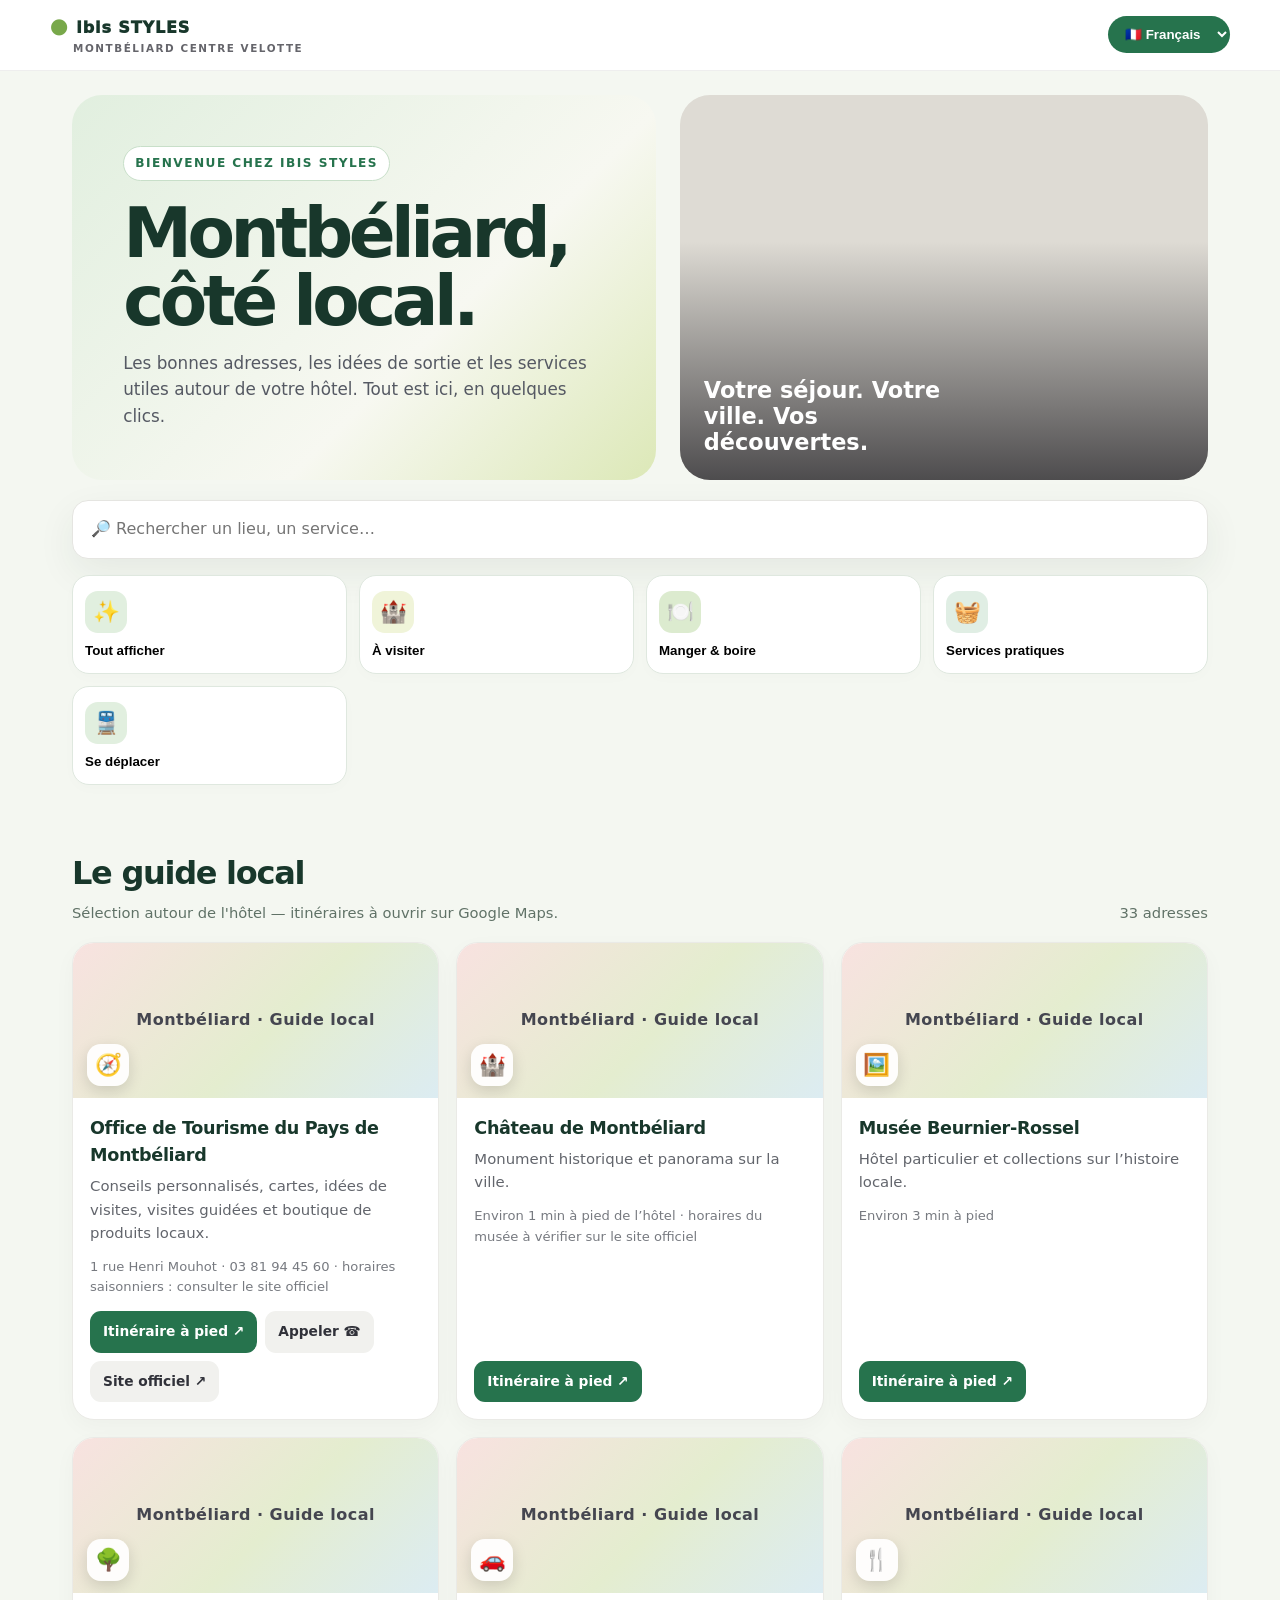
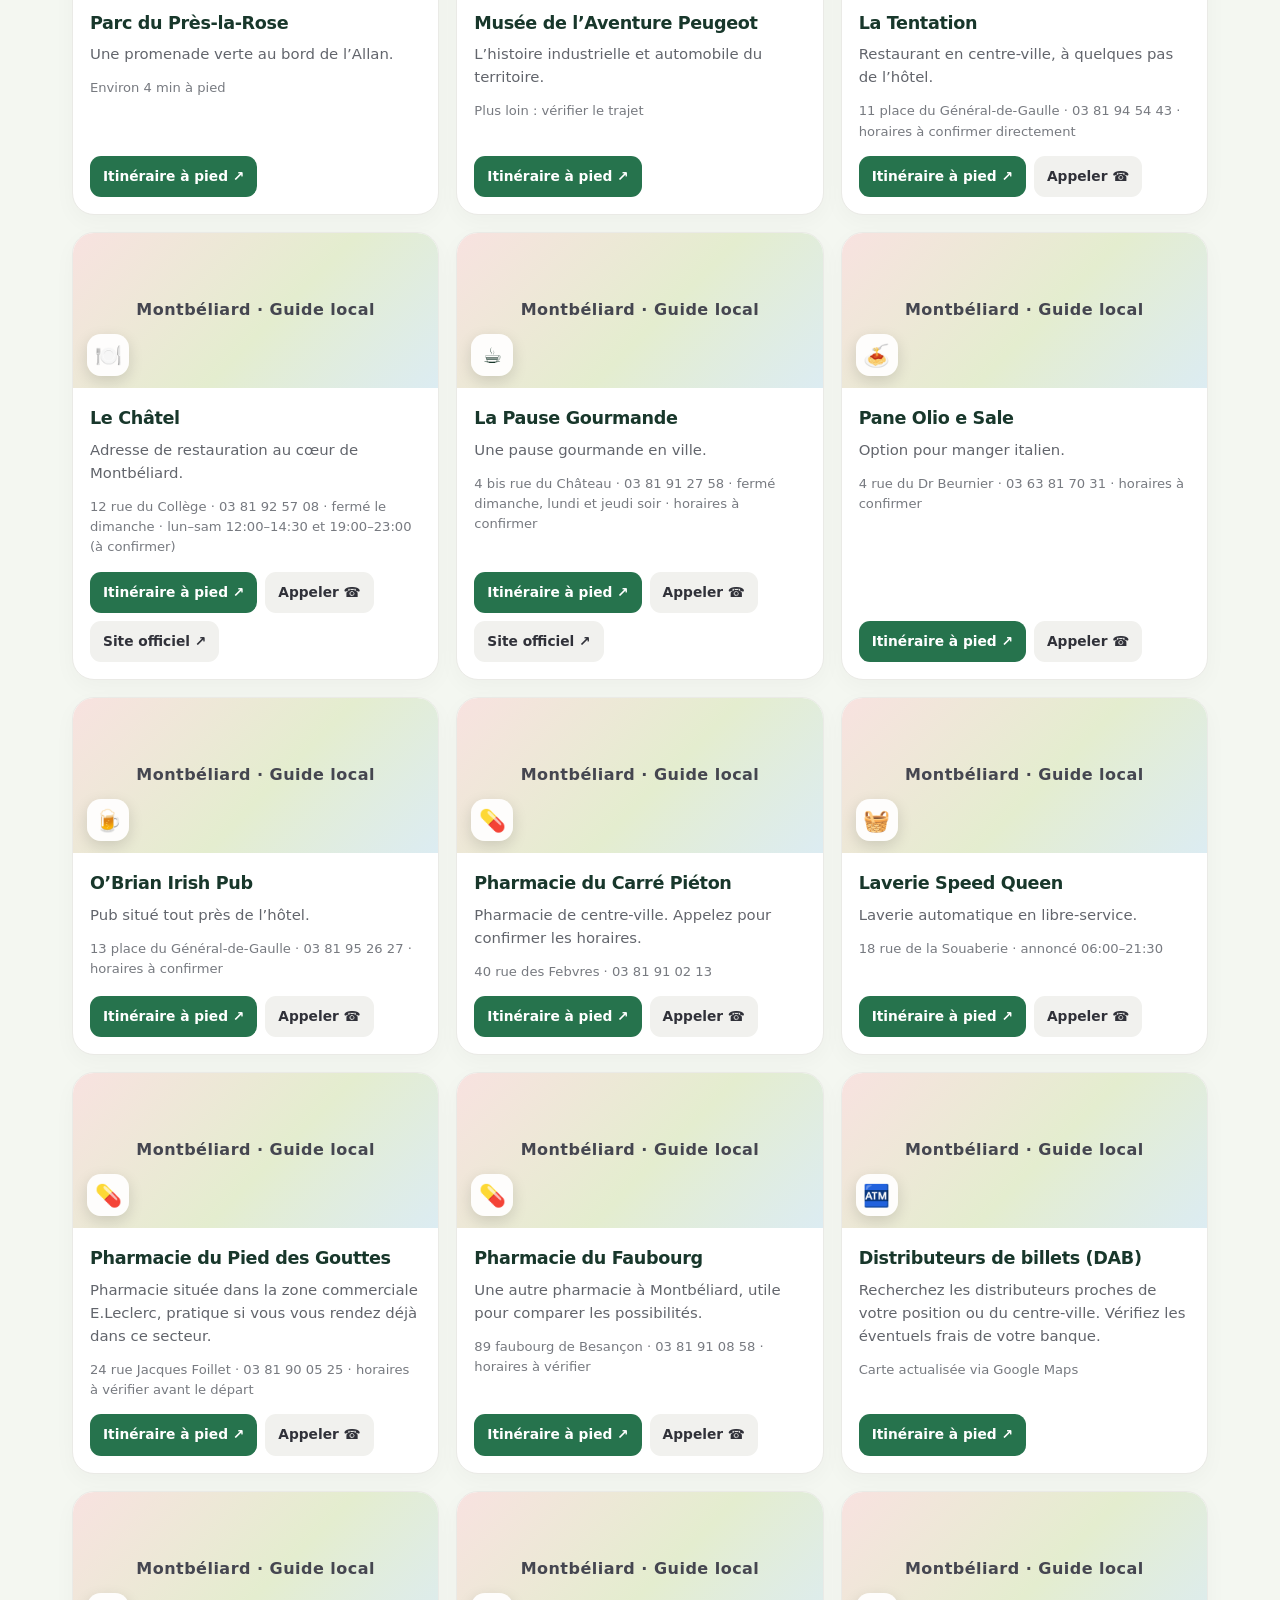
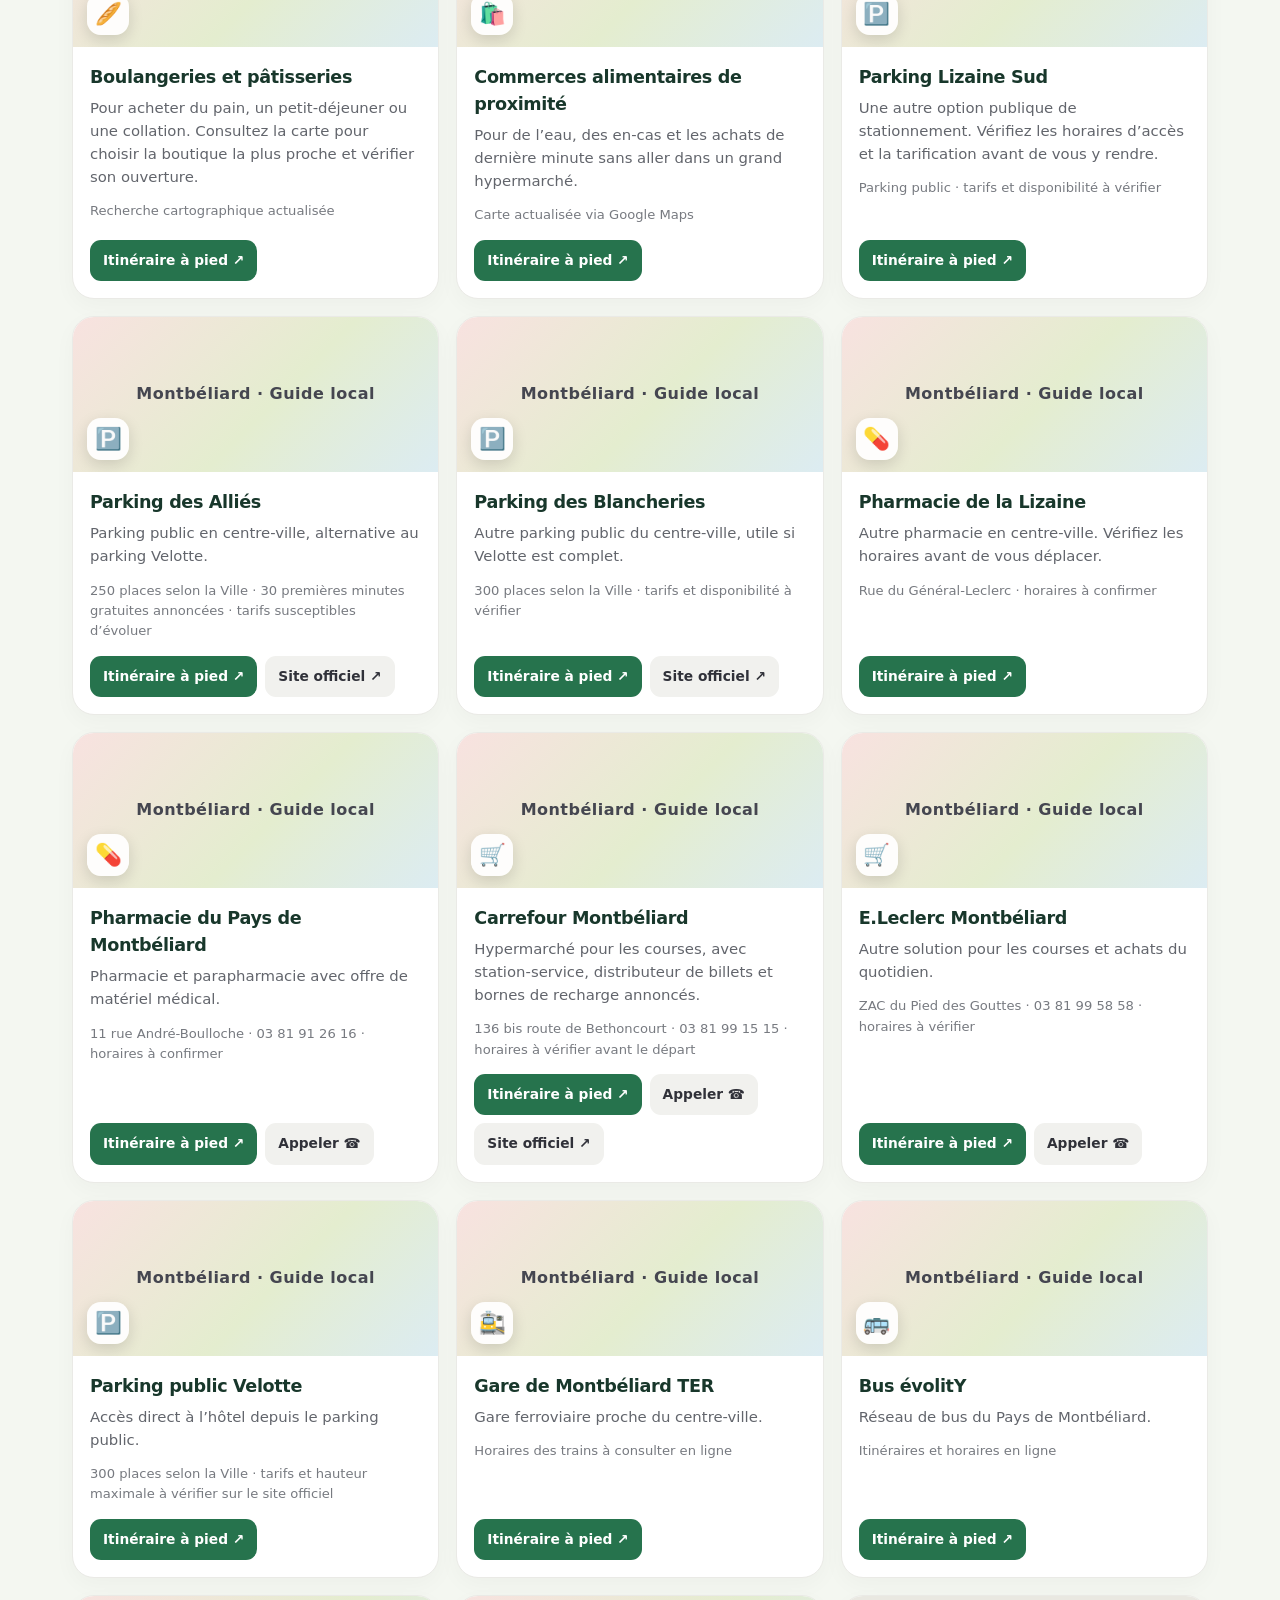
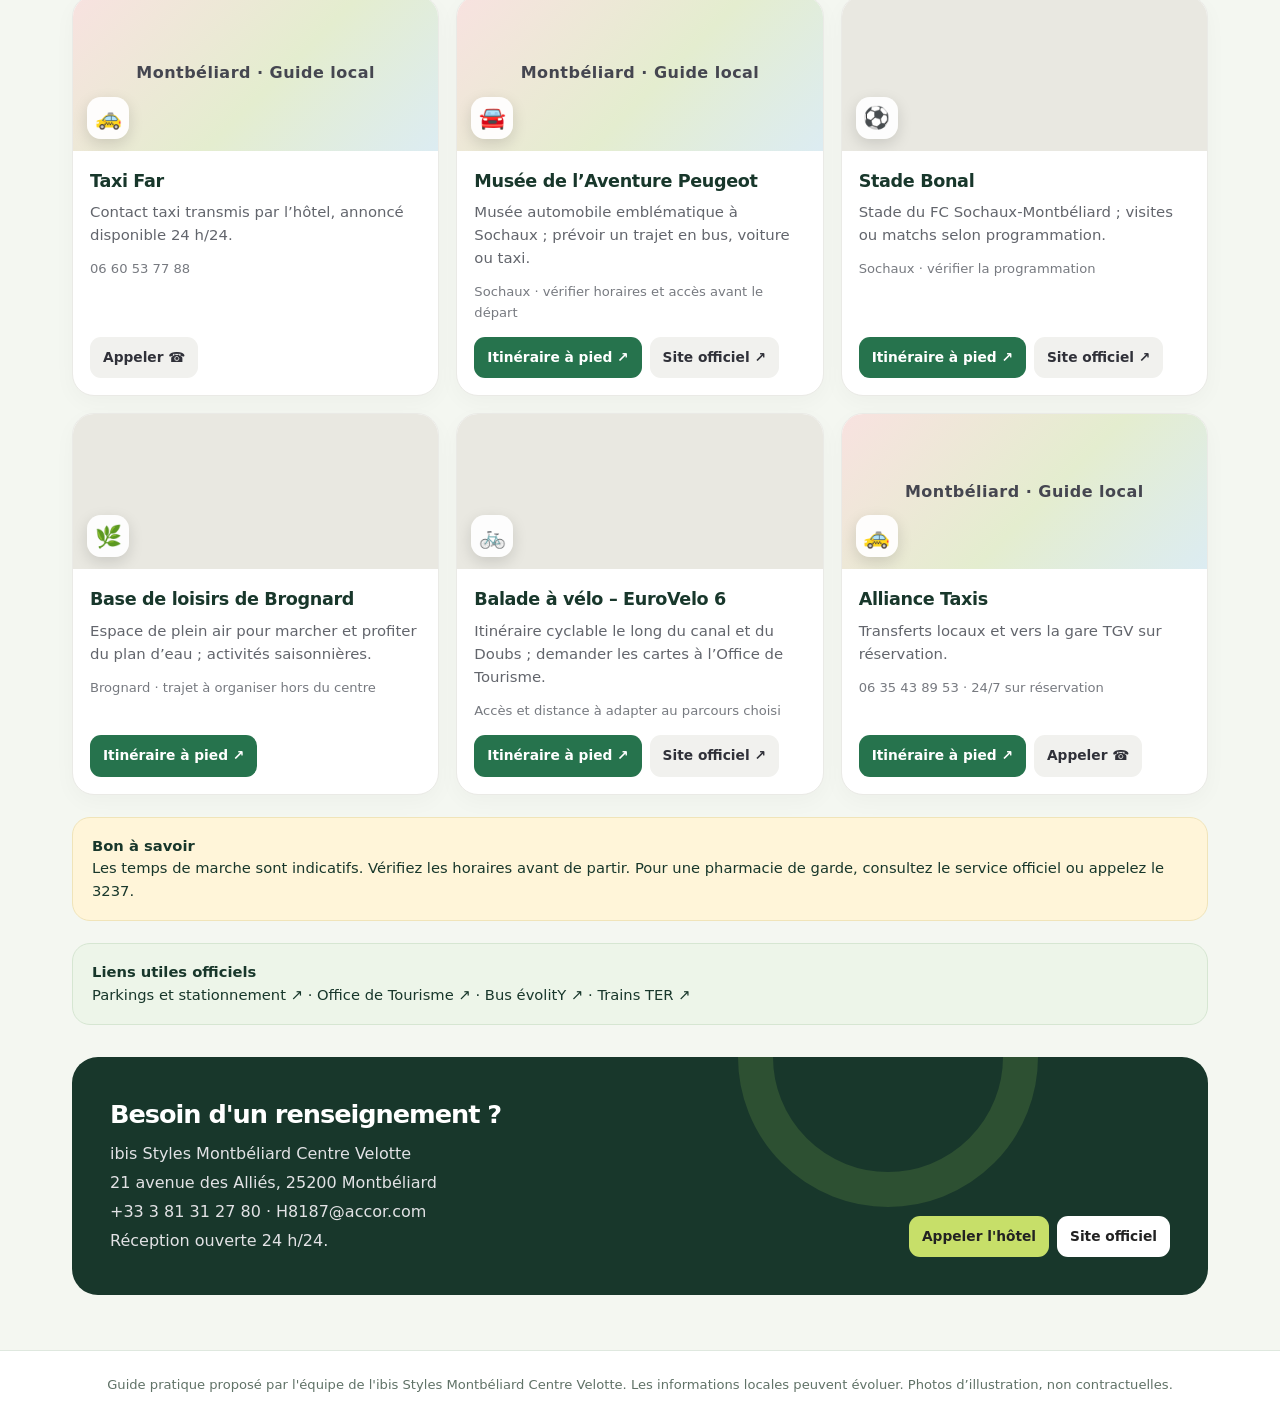
==== index.html @ 1d663bec "Update index.html" ====
<!doctype html>
<html lang="fr">
<head>
<meta charset="utf-8"><meta name="viewport" content="width=device-width, initial-scale=1">
<meta name="theme-color" content="#26734d"><meta name="description" content="Guide local bilingue pour les clients de l'ibis Styles Montbéliard Centre Velotte.">
<title>Guide local | ibis Styles Montbéliard</title>
<style>
:root{--red:#26734d;--ink:#18372b;--muted:#607267;--cream:#f4f7f1;--line:#dfe8df;--lime:#c7df69;--purple:#557b61;--blue:#e0eee4;--shadow:0 14px 38px #163d2812}*{box-sizing:border-box}html{scroll-behavior:smooth}body{margin:0;background:var(--cream);color:var(--ink);font:16px/1.55 Inter,ui-sans-serif,system-ui,-apple-system,Segoe UI,Roboto,Arial,sans-serif}a{color:inherit;text-decoration:none}.top{background:#fff;color:var(--ink);padding:15px max(20px,calc((100% - 1180px)/2));display:flex;align-items:center;justify-content:space-between;gap:16px;border-bottom:1px solid #eee;position:sticky;top:0;z-index:5}.brand{font-weight:950;letter-spacing:.055em;line-height:1.15}.brand:before{content:"●";color:#78a84a;font-size:1.25rem;margin-right:8px}.brand small{display:block;font-size:.65rem;font-weight:750;letter-spacing:.15em;margin:5px 0 0 23px;color:#65656b}.lang{border:0;background:#26734d;color:#fff;padding:10px 13px;border-radius:999px;font-weight:800;cursor:pointer;max-width:170px}.hero{max-width:1180px;margin:24px auto 0;padding:0 22px;display:grid;grid-template-columns:1.05fr .95fr;gap:24px;align-items:stretch}.hero-copy{padding:clamp(24px,4vw,52px);border-radius:30px;background:linear-gradient(135deg,#e1efdf,#f7f8f1 62%,#dce8b7);display:flex;flex-direction:column;justify-content:center;min-height:350px}.eyebrow{display:inline-flex;align-self:flex-start;background:#fff;border:1px solid #c8dfc9;color:var(--red);font-size:.76rem;letter-spacing:.12em;font-weight:900;text-transform:uppercase;padding:7px 11px;border-radius:999px}.hero h1{font-size:clamp(2.5rem,5.4vw,4.7rem);line-height:.98;margin:19px 0 15px;letter-spacing:-.065em;max-width:620px}.hero p{max-width:560px;color:#555963;font-size:1.05rem;margin:0}.hero-art{min-height:350px;border-radius:30px;overflow:hidden;position:relative;background:#dedbd4 url('images/montbeliard-riverfront.jpg') center/cover}.hero-art:after{content:"";position:absolute;inset:0;background:linear-gradient(0deg,#16151ab8,transparent 62%)}.hero-art span{position:absolute;z-index:1;left:24px;bottom:24px;color:#fff;font-size:1.4rem;font-weight:900;max-width:250px;line-height:1.15}.searchwrap{max-width:1180px;margin:20px auto 0;padding:0 22px}.search{width:100%;border:1px solid #e5e5e1;border-radius:16px;padding:16px 18px;font:inherit;background:#fff;box-shadow:var(--shadow);outline-color:#26734d}.quick{display:grid;grid-template-columns:repeat(4,1fr);gap:12px;margin:16px 0 8px}.quick button{background:#fff;border:1px solid var(--line);border-radius:17px;padding:15px 12px;text-align:left;font-weight:850;cursor:pointer;transition:.2s;box-shadow:0 4px 14px #00000004}.quick button:hover{transform:translateY(-3px);border-color:#80b58f}.quick button span{display:inline-grid;place-items:center;width:42px;height:42px;background:#e1efdf;border-radius:13px;font-size:1.35rem;margin-bottom:10px}.quick button:nth-child(2) span{background:#f0f4d9}.quick button:nth-child(3) span{background:#dcebcf}.quick button:nth-child(4) span{background:#e0eee4}.quick b{display:block}.main{max-width:1180px;margin:0 auto;padding:20px 22px 55px}.sectionhead{display:flex;justify-content:space-between;align-items:end;gap:12px;margin:36px 0 17px}.sectionhead h2{font-size:clamp(1.6rem,3vw,2rem);letter-spacing:-.04em;margin:0}.sectionhead p{margin:4px 0 0;color:var(--muted);font-size:.92rem}.grid{display:grid;grid-template-columns:repeat(3,minmax(0,1fr));gap:17px}.card{background:#fff;border:1px solid #eaeae6;border-radius:22px;overflow:hidden;display:flex;flex-direction:column;min-height:310px;box-shadow:0 7px 22px #19191908;transition:transform .22s,box-shadow .22s}.card:hover{transform:translateY(-4px);box-shadow:var(--shadow)}.card-photo{height:155px;position:relative;overflow:hidden;background:#e9e8e1}.card-photo.photo-fallback{background:linear-gradient(135deg,#f8e2e0,#e4edcf 55%,#dcecf2)}.card-photo.photo-fallback:before{content:"Montbéliard · Guide local";position:absolute;inset:0;display:grid;place-items:center;color:#454650;font-weight:800;letter-spacing:.03em;text-align:center;padding:24px}.card-photo img{width:100%;height:100%;object-fit:cover;display:block;transition:transform .35s}.card:hover .card-photo img{transform:scale(1.04)}.card-photo .icon{position:absolute;left:14px;bottom:12px;width:42px;height:42px;display:grid;place-items:center;background:#ffffffed;border-radius:14px;font-size:1.35rem;box-shadow:0 5px 15px #0002}.card-content{padding:17px;display:flex;flex-direction:column;flex:1}.card h3{margin:0 0 6px;font-size:1.1rem;letter-spacing:-.02em}.card p{margin:0 0 12px;color:#62656c;font-size:.93rem}.meta{font-size:.82rem;color:#777a80;margin-bottom:14px}.actions{display:flex;flex-wrap:wrap;gap:8px;margin-top:auto}.btn{display:inline-flex;align-items:center;justify-content:center;text-decoration:none;border:0;border-radius:11px;background:#26734d;color:white;padding:10px 13px;font-size:.86rem;font-weight:800;cursor:pointer;transition:filter .2s}.btn:hover{filter:brightness(.92)}.btn.secondary{background:#f1f1ee;color:#303139}.note{border-radius:18px;background:#fff5d9;border:1px solid #f0e4b9;padding:17px 19px;margin-top:22px;font-size:.92rem}.hotel{background:var(--ink);color:white;border-radius:26px;padding:clamp(22px,4vw,38px);display:grid;grid-template-columns:1fr auto;gap:20px;align-items:center;margin-top:32px;position:relative;overflow:hidden}.hotel:after{content:"";position:absolute;width:230px;height:230px;border:35px solid #78a84a38;border-radius:50%;right:15%;top:-150px;pointer-events:none}.hotel h2{margin:0 0 8px;font-size:1.6rem;letter-spacing:-.04em}.hotel p{margin:4px 0;color:#e2e2e5}.hotel .actions{z-index:1}.hotel .btn{background:var(--lime);color:#222}.hotel .btn.secondary{background:#fff;color:#222}.footer{text-align:center;padding:24px;color:var(--muted);font-size:.82rem;border-top:1px solid var(--line);background:#fff}.empty{padding:22px;text-align:center;color:var(--muted);display:none}.hidden{display:none!important}@media(max-width:800px){.hero{grid-template-columns:1fr}.hero-copy{min-height:290px}.hero-art{min-height:230px}.grid{grid-template-columns:repeat(2,minmax(0,1fr))}.quick{grid-template-columns:repeat(2,1fr)}}@media(max-width:560px){.grid{grid-template-columns:1fr}.card-photo{height:190px}.top{padding:13px 16px}.brand small{font-size:.58rem}.hero{padding:0 14px;margin-top:14px;gap:13px}.hero-copy{padding:25px 22px;min-height:280px;border-radius:24px}.hero-art{min-height:190px;border-radius:24px}.searchwrap,.main{padding-left:14px;padding-right:14px}.quick{gap:8px}.quick button{padding:12px}.hotel{grid-template-columns:1fr;border-radius:22px}.sectionhead{align-items:start;flex-direction:column}}
</style></head>
<body>
<header class="top"><div class="brand">ibis STYLES <small>MONTBÉLIARD CENTRE VELOTTE</small></div><select class="lang" id="lang" aria-label="Sprache / Language / 语言"><option value="fr">🇫🇷 Français</option><option value="en">🇬🇧 English</option><option value="de">🇩🇪 Deutsch</option><option value="zh">🇨🇳 简体中文</option></select></header>
<section class="hero"><div class="hero-copy"><div class="eyebrow" data-fr="Bienvenue chez ibis Styles" data-en="Welcome to ibis Styles" data-de="Willkommen bei ibis Styles" data-zh="欢迎入住 ibis Styles">Bienvenue chez ibis Styles</div><h1 data-fr="Montbéliard, côté local." data-en="Discover local Montbéliard." data-de="Montbéliard ganz lokal entdecken." data-zh="探索蒙贝利亚尔本地风情。">Montbéliard, côté local.</h1><p data-fr="Les bonnes adresses, les idées de sortie et les services utiles autour de votre hôtel. Tout est ici, en quelques clics." data-en="Great local spots, things to do and useful services around your hotel. Everything here, just a few taps away." data-de="Gute Adressen, Ausflugsideen und praktische Services rund um Ihr Hotel – nur wenige Klicks entfernt." data-zh="酒店周边的餐饮好去处、游览活动和实用服务，几次点击即可找到。">Les bonnes adresses, les idées de sortie et les services utiles autour de votre hôtel. Tout est ici, en quelques clics.</p></div><div class="hero-art"><span data-fr="Votre séjour. Votre ville. Vos découvertes." data-en="Your stay. Your town. Your discoveries.">Votre séjour. Votre ville. Vos découvertes.</span></div></section>
<div class="searchwrap"><input class="search" id="search" type="search" placeholder="🔎 Rechercher un lieu, un service…" aria-label="Rechercher un lieu ou un service" autocomplete="off"><div class="quick"><button data-filter="all"><span>✨</span><b data-fr="Tout afficher" data-en="Show everything" data-de="Alles anzeigen" data-zh="显示全部">Tout afficher</b></button><button data-filter="visits"><span>🏰</span><b data-fr="À visiter" data-en="Things to see" data-de="Sehenswertes" data-zh="景点与参观">À visiter</b></button><button data-filter="food"><span>🍽️</span><b data-fr="Manger & boire" data-en="Food & drink" data-de="Essen & Trinken" data-zh="餐饮与酒吧">Manger & boire</b></button><button data-filter="practical"><span>🧺</span><b data-fr="Services pratiques" data-en="Useful services" data-de="Praktische Services" data-zh="实用服务">Services pratiques</b></button><button data-filter="transport"><span>🚆</span><b data-fr="Se déplacer" data-en="Getting around" data-de="Mobilität" data-zh="交通出行">Se déplacer</b></button></div></div>
<main class="main"><div class="sectionhead"><div><h2 data-fr="Le guide local" data-en="Local guide" data-de="Lokaler Reiseführer" data-zh="本地指南">Le guide local</h2><p data-fr="Sélection autour de l'hôtel — itinéraires à ouvrir sur Google Maps." data-en="Selected places near the hotel — open walking directions in Google Maps.">Sélection autour de l'hôtel — itinéraires à ouvrir sur Google Maps.</p></div><p id="count"></p></div><div class="grid" id="cards"></div><div class="empty" id="empty" data-fr="Aucun résultat. Essayez un autre mot." data-en="No results. Try another search.">Aucun résultat. Essayez un autre mot.</div>
<div class="note"><strong data-fr="Bon à savoir" data-en="Good to know">Bon à savoir</strong><br><span data-fr="Les temps de marche sont indicatifs. Vérifiez les horaires avant de partir. Pour une pharmacie de garde, consultez le service officiel ou appelez le 3237." data-en="Walking times are indicative. Check opening hours before leaving. For an out-of-hours pharmacy, use the official service or call 3237.">Les temps de marche sont indicatifs. Vérifiez les horaires avant de partir. Pour une pharmacie de garde, consultez le service officiel ou appelez le 3237.</span></div>
<div class="note" style="background:#edf5e9;border-color:#d6e6d2"><strong>Liens utiles officiels</strong><br><a href="https://www.montbeliard.fr/ma-ville-au-quotidien/stationnement/" target="_blank" rel="noopener">Parkings et stationnement ↗</a> · <a href="https://www.paysdemontbeliard-tourisme.com/office-de-tourisme" target="_blank" rel="noopener">Office de Tourisme ↗</a> · <a href="https://www.evolity.fr/" target="_blank" rel="noopener">Bus évolitY ↗</a> · <a href="https://www.ter.sncf.com/" target="_blank" rel="noopener">Trains TER ↗</a></div>
<section class="hotel"><div><h2 data-fr="Besoin d'un renseignement ?" data-en="Need help?">Besoin d'un renseignement ?</h2><p>ibis Styles Montbéliard Centre Velotte</p><p>21 avenue des Alliés, 25200 Montbéliard</p><p>+33 3 81 31 27 80 · H8187@accor.com</p><p data-fr="Réception ouverte 24 h/24." data-en="Reception open 24/7.">Réception ouverte 24 h/24.</p></div><div class="actions"><a class="btn" href="tel:+33381312780" data-fr="Appeler l'hôtel" data-en="Call the hotel">Appeler l'hôtel</a><a class="btn secondary" href="https://all.accor.com/hotel/8187/index.fr.shtml" target="_blank" rel="noopener" data-fr="Site officiel" data-en="Official website">Site officiel</a></div></section>
</main><footer class="footer" data-fr="Guide pratique proposé par l'équipe de l'ibis Styles Montbéliard Centre Velotte. Les informations locales peuvent évoluer. Photos d’illustration, non contractuelles." data-en="A practical guide by the ibis Styles Montbéliard Centre Velotte team. Local information may change. Photos are illustrative and may not depict the exact venue.">Guide pratique proposé par l'équipe de l'ibis Styles Montbéliard Centre Velotte. Les informations locales peuvent évoluer. Photos d’illustration, non contractuelles.<p class="image-credits">Photos locales issues du document illustré fourni pour ce projet ; certaines images sont de faible résolution. Les informations pratiques peuvent évoluer : confirmez horaires et tarifs auprès des établissements.</p>
</footer>
<script>
const places=[
{cat:'visits',icon:'🧭',name:'Office de Tourisme du Pays de Montbéliard',img:'images/montbeliard-panorama.jpg',en:'Pays de Montbéliard Tourist Office',desc:'Conseils personnalisés, cartes, idées de visites, visites guidées et boutique de produits locaux.',ende:'Personalised advice, maps, sightseeing ideas, guided tours and a local gift shop.',meta:'1 rue Henri Mouhot · 03 81 94 45 60 · horaires saisonniers : consulter le site officiel',address:'Office de Tourisme du Pays de Montbéliard, 1 Rue Henri Mouhot, 25200 Montbéliard',phone:'+33381944560',website:'https://www.paysdemontbeliard-tourisme.com/office-de-tourisme'},
{cat:'visits',icon:'🏰',name:'Château de Montbéliard',img:'images/chateau-montbeliard.jpg',en:'Montbéliard Castle',desc:'Monument historique et panorama sur la ville.',ende:'Historic castle and views over the town.',meta:'Environ 1 min à pied de l’hôtel · horaires du musée à vérifier sur le site officiel',address:'Château de Montbéliard, 25200 Montbéliard'},
{cat:'visits',icon:'🖼️',name:'Musée Beurnier-Rossel',img:'images/museum-beurnier-rossel.jpg',en:'Beurnier-Rossel Museum',desc:'Hôtel particulier et collections sur l’histoire locale.',ende:'Historic townhouse and local history collections.',meta:'Environ 3 min à pied',address:'Musée Beurnier-Rossel, Montbéliard'},
{cat:'visits',icon:'🌳',name:'Parc du Près-la-Rose',img:'images/parc-pres-la-rose.jpg',en:'Près-la-Rose Park',desc:'Une promenade verte au bord de l’Allan.',ende:'A green riverside walk along the Allan.',meta:'Environ 4 min à pied',address:'Parc du Près-la-Rose, Montbéliard'},
{cat:'visits',icon:'🚗',name:'Musée de l’Aventure Peugeot',img:'images/montbeliard-panorama.jpg',en:'Peugeot Adventure Museum',desc:'L’histoire industrielle et automobile du territoire.',ende:'The region’s industrial and automotive history.',meta:'Plus loin : vérifier le trajet',address:'Musée de l’Aventure Peugeot, Sochaux'},
{cat:'food',icon:'🍴',name:'La Tentation',img:'images/montbeliard-panorama.jpg',en:'La Tentation',desc:'Restaurant en centre-ville, à quelques pas de l’hôtel.',ende:'A town-centre restaurant just steps from the hotel.',meta:'11 place du Général-de-Gaulle · 03 81 94 54 43 · horaires à confirmer directement',address:'La Tentation, 11 Place du Général de Gaulle, 25200 Montbéliard',phone:'+33381945443'},
{cat:'food',icon:'🍽️',name:'Le Châtel',img:'images/montbeliard-panorama.jpg',en:'Le Châtel',desc:'Adresse de restauration au cœur de Montbéliard.',ende:'Dining in the heart of Montbéliard.',meta:'12 rue du Collège · 03 81 92 57 08 · fermé le dimanche · lun–sam 12:00–14:30 et 19:00–23:00 (à confirmer)',address:'Le Châtel, 12 Rue du Collège, 25200 Montbéliard',phone:'+33381925708',website:'https://restaurant-lechatel.fr/'},
{cat:'food',icon:'☕',name:'La Pause Gourmande',img:'images/montbeliard-panorama.jpg',en:'La Pause Gourmande',desc:'Une pause gourmande en ville.',ende:'A place for a tasty break in town.',meta:'4 bis rue du Château · 03 81 91 27 58 · fermé dimanche, lundi et jeudi soir · horaires à confirmer',address:'La Pause Gourmande, 4 bis Rue du Château, 25200 Montbéliard',phone:'+33381912758',website:'http://www.lapausegourmande.net'},
{cat:'food',icon:'🍝',name:'Pane Olio e Sale',img:'images/montbeliard-panorama.jpg',en:'Pane Olio e Sale',desc:'Option pour manger italien.',ende:'An Italian food option.',meta:'4 rue du Dr Beurnier · 03 63 81 70 31 · horaires à confirmer',address:'Pane Olio e Sale, 4 Rue du Dr Beurnier, 25200 Montbéliard',phone:'+33363817031'},
{cat:'food',icon:'🍺',name:'O’Brian Irish Pub',img:'images/montbeliard-panorama.jpg',en:'O’Brian Irish Pub',desc:'Pub situé tout près de l’hôtel.',ende:'Pub located very close to the hotel.',meta:'13 place du Général-de-Gaulle · 03 81 95 26 27 · horaires à confirmer',address:'O’Brian Irish Pub, 13 Place du Général de Gaulle, 25200 Montbéliard',phone:'+33381952627'},
{cat:'practical',icon:'💊',name:'Pharmacie du Carré Piéton',img:'images/montbeliard-panorama.jpg',en:'Carré Piéton Pharmacy',desc:'Pharmacie de centre-ville. Appelez pour confirmer les horaires.',ende:'Town-centre pharmacy. Call to confirm opening hours.',meta:'40 rue des Febvres · 03 81 91 02 13',address:'Pharmacie du Carré Piéton, 40 Rue des Febvres, 25200 Montbéliard',phone:'+33381910213'},
{cat:'practical',icon:'🧺',name:'Laverie Speed Queen',img:'images/montbeliard-panorama.jpg',en:'Speed Queen Laundromat',desc:'Laverie automatique en libre-service.',ende:'Self-service laundromat.',meta:'18 rue de la Souaberie · annoncé 06:00–21:30',address:'Laverie Speed Queen, 18 Rue de la Souaberie, 25200 Montbéliard',phone:'+33648370237'},
{cat:'practical',icon:'💊',name:'Pharmacie du Pied des Gouttes',img:'images/montbeliard-panorama.jpg',en:'Pied des Gouttes Pharmacy',desc:'Pharmacie située dans la zone commerciale E.Leclerc, pratique si vous vous rendez déjà dans ce secteur.',ende:'Pharmacy in the E.Leclerc shopping area, useful if you are already heading there.',meta:'24 rue Jacques Foillet · 03 81 90 05 25 · horaires à vérifier avant le départ',address:'Pharmacie du Pied des Gouttes, 24 Rue Jacques Foillet, 25200 Montbéliard',phone:'+33381900525'},
{cat:'practical',icon:'💊',name:'Pharmacie du Faubourg',img:'images/montbeliard-panorama.jpg',en:'Faubourg Pharmacy',desc:'Une autre pharmacie à Montbéliard, utile pour comparer les possibilités.',ende:'Another pharmacy in Montbéliard, giving you an additional option.',meta:'89 faubourg de Besançon · 03 81 91 08 58 · horaires à vérifier',address:'Pharmacie du Faubourg, 89 Faubourg de Besançon, 25200 Montbéliard',phone:'+33381910858'},
{cat:'practical',icon:'🏧',name:'Distributeurs de billets (DAB)',img:'images/montbeliard-panorama.jpg',en:'Cash machines (ATMs)',desc:'Recherchez les distributeurs proches de votre position ou du centre-ville. Vérifiez les éventuels frais de votre banque.',ende:'Find cash machines near your current position or the town centre. Check any fees charged by your bank.',meta:'Carte actualisée via Google Maps',address:'Distributeur automatique de billets, centre-ville, 25200 Montbéliard'},
{cat:'practical',icon:'🥖',name:'Boulangeries et pâtisseries',img:'images/montbeliard-panorama.jpg',en:'Bakeries and pastry shops',desc:'Pour acheter du pain, un petit-déjeuner ou une collation. Consultez la carte pour choisir la boutique la plus proche et vérifier son ouverture.',ende:'For bread, breakfast or a snack. Use the map to choose the nearest bakery and check whether it is open.',meta:'Recherche cartographique actualisée',address:'Boulangerie, centre-ville, 25200 Montbéliard'},
{cat:'practical',icon:'🛍️',name:'Commerces alimentaires de proximité',img:'images/montbeliard-panorama.jpg',en:'Nearby grocery shops',desc:'Pour de l’eau, des en-cas et les achats de dernière minute sans aller dans un grand hypermarché.',ende:'For water, snacks and last-minute essentials without travelling to a large hypermarket.',meta:'Carte actualisée via Google Maps',address:'Épicerie, centre-ville, 25200 Montbéliard'},
{cat:'practical',icon:'🅿️',name:'Parking Lizaine Sud',img:'images/montbeliard-panorama.jpg',en:'Lizaine Sud Car Park',desc:'Une autre option publique de stationnement. Vérifiez les horaires d’accès et la tarification avant de vous y rendre.',ende:'Another public parking option. Check access hours and tariffs before going.',meta:'Parking public · tarifs et disponibilité à vérifier',address:'Parking Lizaine Sud, Montbéliard'},
{cat:'practical',icon:'🅿️',name:'Parking des Alliés',img:'images/montbeliard-riverfront.jpg',en:'Alliés Car Park',desc:'Parking public en centre-ville, alternative au parking Velotte.',ende:'Public town-centre car park, an alternative to Velotte.',meta:'250 places selon la Ville · 30 premières minutes gratuites annoncées · tarifs susceptibles d’évoluer' ,website:'https://www.montbeliard.fr/ma-ville-au-quotidien/stationnement/',address:'Parking des Alliés, Avenue des Alliés, 25200 Montbéliard'},
{cat:'practical',icon:'🅿️',name:'Parking des Blancheries',img:'images/montbeliard-riverfront.jpg',en:'Blancheries Car Park',desc:'Autre parking public du centre-ville, utile si Velotte est complet.',ende:'Another public town-centre car park if Velotte is full.',meta:'300 places selon la Ville · tarifs et disponibilité à vérifier' ,website:'https://www.montbeliard.fr/ma-ville-au-quotidien/stationnement/',address:'Parking des Blancheries, Rue Charles Goguel, 25200 Montbéliard'},
{cat:'practical',icon:'💊',name:'Pharmacie de la Lizaine',img:'images/montbeliard-panorama.jpg',en:'Lizaine Pharmacy',desc:'Autre pharmacie en centre-ville. Vérifiez les horaires avant de vous déplacer.',ende:'Another town-centre pharmacy. Check opening hours before visiting.',meta:'Rue du Général-Leclerc · horaires à confirmer',address:'Pharmacie de la Lizaine, Rue du Général Leclerc, 25200 Montbéliard'},
{cat:'practical',icon:'💊',name:'Pharmacie du Pays de Montbéliard',img:'images/montbeliard-panorama.jpg',en:'Pays de Montbéliard Pharmacy',desc:'Pharmacie et parapharmacie avec offre de matériel médical.',ende:'Pharmacy and parapharmacy with medical supplies.',meta:'11 rue André-Boulloche · 03 81 91 26 16 · horaires à confirmer' ,address:'Pharmacie du Pays de Montbéliard, 11 Rue André Boulloche, 25200 Montbéliard',phone:'+33381912616'},
{cat:'practical',icon:'🛒',name:'Carrefour Montbéliard',img:'images/montbeliard-riverfront.jpg',en:'Carrefour Hypermarket',desc:'Hypermarché pour les courses, avec station-service, distributeur de billets et bornes de recharge annoncés.',ende:'Hypermarket for groceries, with fuel station, ATM and EV charging points listed.',meta:'136 bis route de Bethoncourt · 03 81 99 15 15 · horaires à vérifier avant le départ',address:'Carrefour Montbéliard, 136 bis Route de Bethoncourt, 25200 Montbéliard',phone:'+33381991515',website:'https://www.centre-commercial.fr/carrefour-montbeliard/infos-pratiques/'},
{cat:'practical',icon:'🛒',name:'E.Leclerc Montbéliard',img:'images/montbeliard-riverfront.jpg',en:'E.Leclerc Hypermarket',desc:'Autre solution pour les courses et achats du quotidien.',ende:'Another option for groceries and everyday shopping.',meta:'ZAC du Pied des Gouttes · 03 81 99 58 58 · horaires à vérifier',address:'E.Leclerc, Rue Jacques Foillet, 25200 Montbéliard',phone:'+33381995858'},
{cat:'practical',icon:'🅿️',name:'Parking public Velotte',img:'images/montbeliard-panorama.jpg',en:'Velotte Public Car Park',desc:'Accès direct à l’hôtel depuis le parking public.',ende:'Direct access to the hotel from the public car park.',meta:'300 places selon la Ville · tarifs et hauteur maximale à vérifier sur le site officiel' ,address:'Parking public Velotte, 21 Avenue des Alliés, Montbéliard'},
{cat:'transport',icon:'🚉',name:'Gare de Montbéliard TER',img:'images/montbeliard-panorama.jpg',en:'Montbéliard TER Station',desc:'Gare ferroviaire proche du centre-ville.',ende:'Railway station close to the town centre.',meta:'Horaires des trains à consulter en ligne',address:'Gare de Montbéliard, Montbéliard'},
{cat:'transport',icon:'🚌',name:'Bus évolitY',img:'images/montbeliard-panorama.jpg',en:'évolitY Buses',desc:'Réseau de bus du Pays de Montbéliard.',ende:'Local bus network for the Pays de Montbéliard area.',meta:'Itinéraires et horaires en ligne',address:'Réseau évolitY, Montbéliard'},
{cat:'transport',icon:'🚕',name:'Taxi Far',img:'images/montbeliard-panorama.jpg',en:'Taxi Far',desc:'Contact taxi transmis par l’hôtel, annoncé disponible 24 h/24.',ende:'Taxi contact supplied by the hotel, reported available 24/7.',meta:'06 60 53 77 88',phone:'+33660537788'},
{cat:'visits',icon:'🚘',name:'Musée de l’Aventure Peugeot',img:'images/montbeliard-panorama.jpg',en:'Musée de l’Aventure Peugeot',desc:'Musée automobile emblématique à Sochaux ; prévoir un trajet en bus, voiture ou taxi.',ende:'A landmark car museum in Sochaux; plan a bus, car or taxi journey.',meta:'Sochaux · vérifier horaires et accès avant le départ',address:'Musée de l’Aventure Peugeot, Carrefour de l’Europe, 25600 Sochaux',website:'https://www.museepeugeot.com/'},
{cat:'visits',icon:'⚽',name:'Stade Bonal',en:'Stade Bonal',desc:'Stade du FC Sochaux-Montbéliard ; visites ou matchs selon programmation.',ende:'Home stadium of FC Sochaux-Montbéliard; matches and events depend on the schedule.',meta:'Sochaux · vérifier la programmation',address:'Stade Auguste Bonal, 25200 Montbéliard',website:'https://www.fcsochaux.fr/'},
{cat:'visits',icon:'🌿',name:'Base de loisirs de Brognard',en:'Brognard leisure base',desc:'Espace de plein air pour marcher et profiter du plan d’eau ; activités saisonnières.',ende:'Outdoor leisure area with walks and waterside activities, depending on the season.',meta:'Brognard · trajet à organiser hors du centre',address:'Base de loisirs du Pays de Montbéliard, Brognard'},
{cat:'visits',icon:'🚲',name:'Balade à vélo – EuroVelo 6',en:'EuroVelo 6 cycle route',desc:'Itinéraire cyclable le long du canal et du Doubs ; demander les cartes à l’Office de Tourisme.',ende:'Cycle route along the canal and the Doubs; ask the Tourist Office for maps.',meta:'Accès et distance à adapter au parcours choisi',address:'EuroVelo 6, Montbéliard',website:'https://www.paysdemontbeliard-tourisme.com/'},
{cat:'transport',icon:'🚕',name:'Alliance Taxis',img:'images/montbeliard-panorama.jpg',en:'Alliance Taxis',desc:'Transferts locaux et vers la gare TGV sur réservation.',ende:'Local transfers and TGV station trips by booking.',meta:'06 35 43 89 53 · 24/7 sur réservation',address:'Montbéliard',phone:'+33635438953'}
];
let lang='fr',filter='all';const $=s=>document.querySelector(s);function maps(p){return 'https://www.google.com/maps/dir/?api=1&origin='+encodeURIComponent('ibis Styles Montbéliard Centre Velotte, 21 Avenue des Alliés, 25200 Montbéliard')+'&destination='+encodeURIComponent(p.address||p.name+', Montbéliard')+'&travelmode=walking'}
const ui={fr:{walk:'Itinéraire à pied',call:'Appeler',site:'Site officiel',search:'🔎 Rechercher un lieu, un service…',none:'Aucun résultat. Essayez un autre mot.',count:'adresse',note:'Les temps de marche sont indicatifs. Vérifiez les horaires avant de partir. Pour une pharmacie de garde, consultez le service officiel ou appelez le 3237.'},en:{walk:'Walking directions',call:'Call',site:'Official website',search:'🔎 Search for a place or service…',none:'No results. Try another search.',count:'place',note:'Walking times are indicative. Check opening hours before leaving. For an out-of-hours pharmacy, use the official service or call 3237.'},de:{walk:'Fußweg anzeigen',call:'Anrufen',site:'Offizielle Website',search:'🔎 Ort oder Service suchen…',none:'Keine Ergebnisse. Bitte anders suchen.',count:'Ort',note:'Gehzeiten sind Richtwerte. Bitte Öffnungszeiten vor dem Besuch prüfen. Für eine diensthabende Apotheke nutzen Sie den offiziellen Bereitschaftsdienst oder rufen Sie 3237 an.'},zh:{walk:'查看步行路线',call:'拨打电话',site:'官方网站',search:'🔎 搜索地点或服务…',none:'没有找到结果，请尝试其他关键词。',count:'个地点',note:'步行时间仅供参考，出发前请核实营业时间。查询值班药房，请使用官方值班服务或拨打 3237。'}};
const translated=(p,key)=>p[key+'_'+lang]||p[key]||'';
function render(){const q=$('#search').value.toLocaleLowerCase();const found=places.filter(p=>(filter==='all'||p.cat===filter)&&[p.name,p.en,p.name_de||'',p.name_zh||'',p.desc,p.ende,p.desc_de||'',p.desc_zh||'',p.meta,p.address||'',p.phone||'',p.cat].join(' ').toLocaleLowerCase().includes(q));$('#cards').innerHTML=found.map(p=>`<article class="card"><div class="card-photo">${p.img?`<img src="${p.img}" alt="${translated(p,'name')||p.name}" loading="lazy" onerror="this.style.display='none';this.parentElement.classList.add('photo-fallback')">`:''}<span class="icon">${p.icon}</span></div><div class="card-content"><h3>${lang==='fr'?p.name:lang==='en'?(p.en||p.name):lang==='de'?(p.name_de||p.en||p.name):(p.name_zh||p.en||p.name)}</h3><p>${lang==='fr'?p.desc:lang==='en'?(p.ende||p.desc):lang==='de'?(p.desc_de||p.ende||p.desc):(p.desc_zh||p.ende||p.desc)}</p><div class="meta">${p.meta||''}</div><div class="actions">${p.address?`<a class="btn" target="_blank" rel="noopener" href="${maps(p)}">${ui[lang].walk} ↗</a>`:''}${p.phone?`<a class="btn secondary" href="tel:${p.phone}">${ui[lang].call} ☎</a>`:''}${p.website?`<a class="btn secondary" target="_blank" rel="noopener" href="${p.website}">${ui[lang].site} ↗</a>`:''}</div></div></article>`).join('');$('#empty').style.display=found.length?'none':'block';$('#empty').textContent=ui[lang].none;$('#count').textContent=lang==='fr'?`${found.length} adresse${found.length>1?'s':''}`:lang==='zh'?`${found.length}${ui[lang].count}`:`${found.length} ${ui[lang].count}${found.length>1&&lang==='en'?'s':''}`;const note=document.querySelector('.note span');if(note)note.textContent=ui[lang].note;}
function setLang(){document.documentElement.lang=lang;document.querySelectorAll('[data-fr]').forEach(el=>{if(el.dataset[lang])el.textContent=el.dataset[lang]});$('#lang').value=lang;$('#search').placeholder=ui[lang].search;render()}
$('#lang').addEventListener('change',e=>{lang=e.target.value;setLang()});$('#search').addEventListener('input',render);document.querySelectorAll('[data-filter]').forEach(b=>b.addEventListener('click',()=>{filter=b.dataset.filter;render();document.querySelector('.sectionhead').scrollIntoView({behavior:'smooth',block:'start'})}));setLang();</script></body></html>
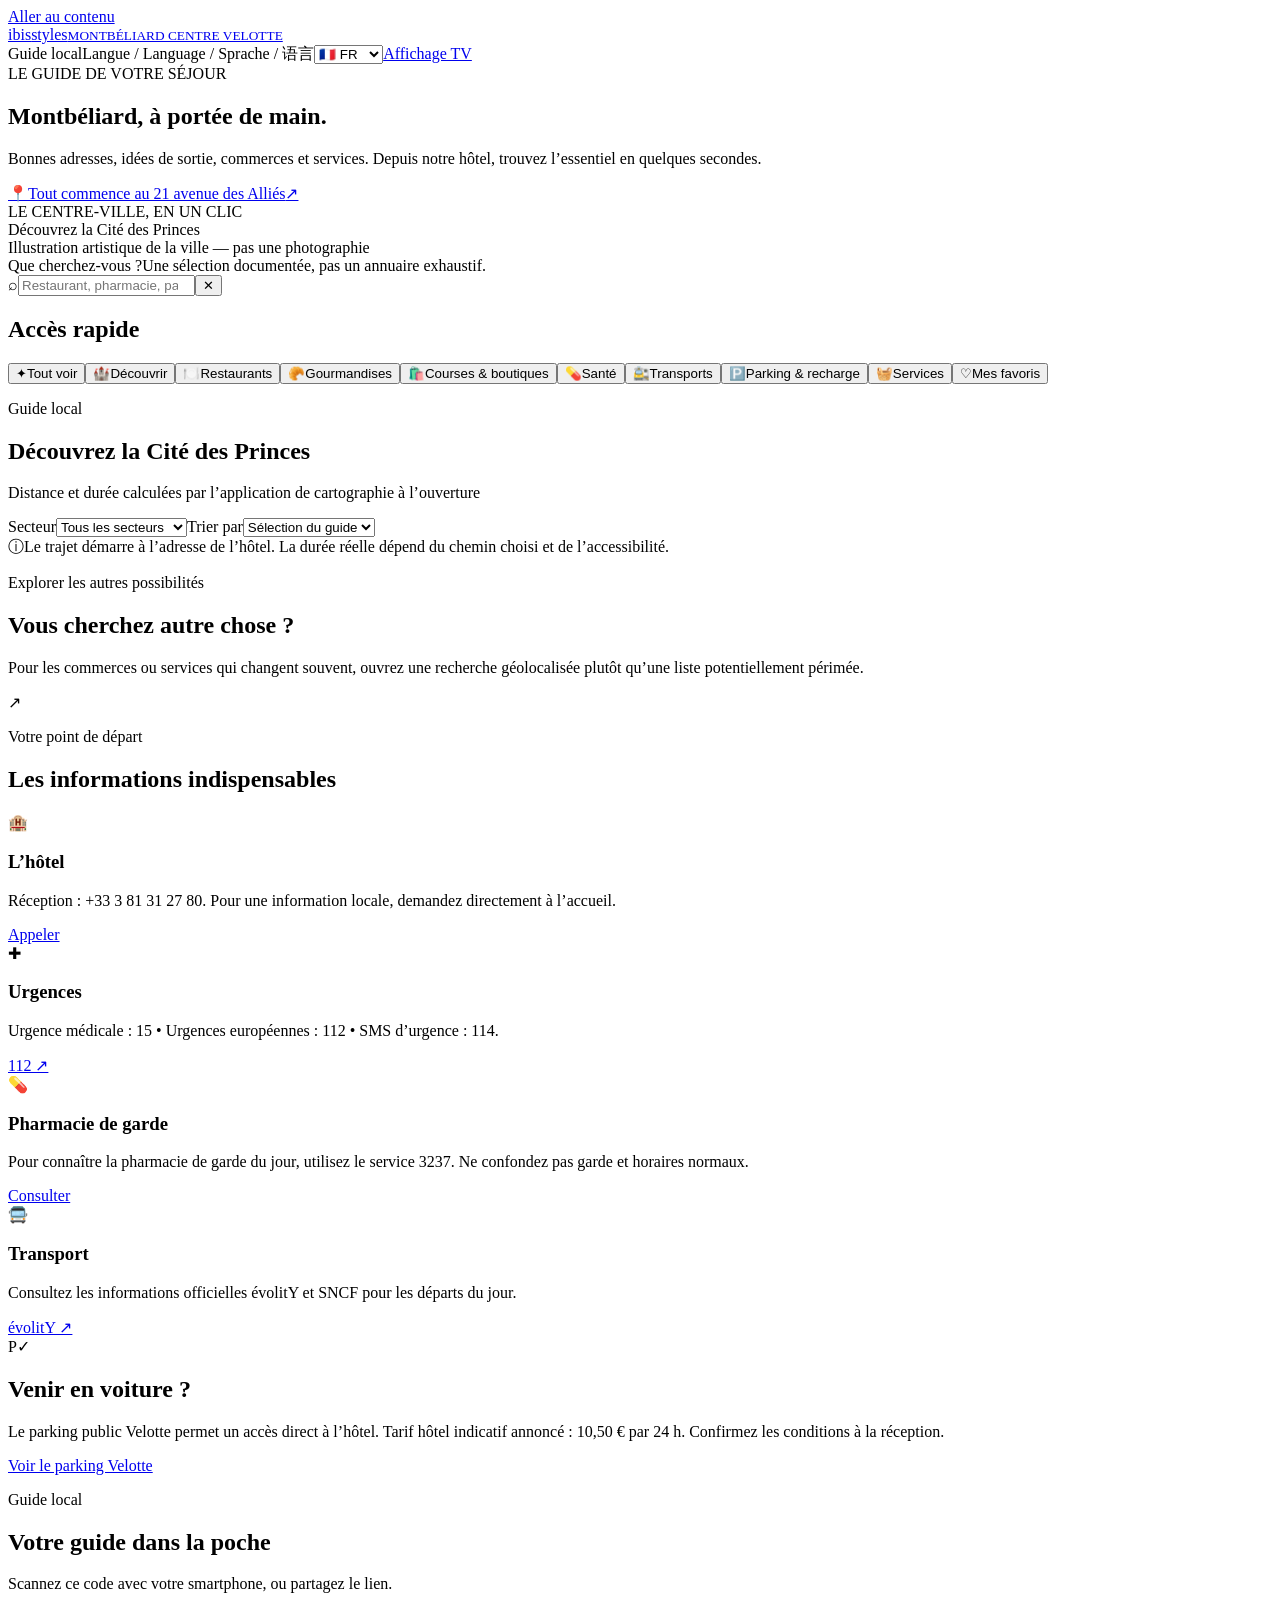
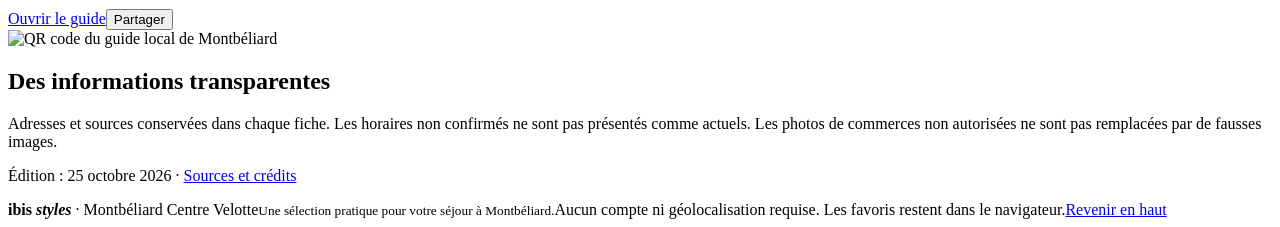
==== commit 5dddbc20: "Update index.html" ====
--- a/index.html
+++ b/index.html
@@ -1,61 +1,24 @@
 <!doctype html>
-<html lang="fr">
-<head>
-<meta charset="utf-8"><meta name="viewport" content="width=device-width, initial-scale=1">
-<meta name="theme-color" content="#26734d"><meta name="description" content="Guide local bilingue pour les clients de l'ibis Styles Montbéliard Centre Velotte.">
-<title>Guide local | ibis Styles Montbéliard</title>
-<style>
-:root{--red:#26734d;--ink:#18372b;--muted:#607267;--cream:#f4f7f1;--line:#dfe8df;--lime:#c7df69;--purple:#557b61;--blue:#e0eee4;--shadow:0 14px 38px #163d2812}*{box-sizing:border-box}html{scroll-behavior:smooth}body{margin:0;background:var(--cream);color:var(--ink);font:16px/1.55 Inter,ui-sans-serif,system-ui,-apple-system,Segoe UI,Roboto,Arial,sans-serif}a{color:inherit;text-decoration:none}.top{background:#fff;color:var(--ink);padding:15px max(20px,calc((100% - 1180px)/2));display:flex;align-items:center;justify-content:space-between;gap:16px;border-bottom:1px solid #eee;position:sticky;top:0;z-index:5}.brand{font-weight:950;letter-spacing:.055em;line-height:1.15}.brand:before{content:"●";color:#78a84a;font-size:1.25rem;margin-right:8px}.brand small{display:block;font-size:.65rem;font-weight:750;letter-spacing:.15em;margin:5px 0 0 23px;color:#65656b}.lang{border:0;background:#26734d;color:#fff;padding:10px 13px;border-radius:999px;font-weight:800;cursor:pointer;max-width:170px}.hero{max-width:1180px;margin:24px auto 0;padding:0 22px;display:grid;grid-template-columns:1.05fr .95fr;gap:24px;align-items:stretch}.hero-copy{padding:clamp(24px,4vw,52px);border-radius:30px;background:linear-gradient(135deg,#e1efdf,#f7f8f1 62%,#dce8b7);display:flex;flex-direction:column;justify-content:center;min-height:350px}.eyebrow{display:inline-flex;align-self:flex-start;background:#fff;border:1px solid #c8dfc9;color:var(--red);font-size:.76rem;letter-spacing:.12em;font-weight:900;text-transform:uppercase;padding:7px 11px;border-radius:999px}.hero h1{font-size:clamp(2.5rem,5.4vw,4.7rem);line-height:.98;margin:19px 0 15px;letter-spacing:-.065em;max-width:620px}.hero p{max-width:560px;color:#555963;font-size:1.05rem;margin:0}.hero-art{min-height:350px;border-radius:30px;overflow:hidden;position:relative;background:#dedbd4 url('images/montbeliard-riverfront.jpg') center/cover}.hero-art:after{content:"";position:absolute;inset:0;background:linear-gradient(0deg,#16151ab8,transparent 62%)}.hero-art span{position:absolute;z-index:1;left:24px;bottom:24px;color:#fff;font-size:1.4rem;font-weight:900;max-width:250px;line-height:1.15}.searchwrap{max-width:1180px;margin:20px auto 0;padding:0 22px}.search{width:100%;border:1px solid #e5e5e1;border-radius:16px;padding:16px 18px;font:inherit;background:#fff;box-shadow:var(--shadow);outline-color:#26734d}.quick{display:grid;grid-template-columns:repeat(4,1fr);gap:12px;margin:16px 0 8px}.quick button{background:#fff;border:1px solid var(--line);border-radius:17px;padding:15px 12px;text-align:left;font-weight:850;cursor:pointer;transition:.2s;box-shadow:0 4px 14px #00000004}.quick button:hover{transform:translateY(-3px);border-color:#80b58f}.quick button span{display:inline-grid;place-items:center;width:42px;height:42px;background:#e1efdf;border-radius:13px;font-size:1.35rem;margin-bottom:10px}.quick button:nth-child(2) span{background:#f0f4d9}.quick button:nth-child(3) span{background:#dcebcf}.quick button:nth-child(4) span{background:#e0eee4}.quick b{display:block}.main{max-width:1180px;margin:0 auto;padding:20px 22px 55px}.sectionhead{display:flex;justify-content:space-between;align-items:end;gap:12px;margin:36px 0 17px}.sectionhead h2{font-size:clamp(1.6rem,3vw,2rem);letter-spacing:-.04em;margin:0}.sectionhead p{margin:4px 0 0;color:var(--muted);font-size:.92rem}.grid{display:grid;grid-template-columns:repeat(3,minmax(0,1fr));gap:17px}.card{background:#fff;border:1px solid #eaeae6;border-radius:22px;overflow:hidden;display:flex;flex-direction:column;min-height:310px;box-shadow:0 7px 22px #19191908;transition:transform .22s,box-shadow .22s}.card:hover{transform:translateY(-4px);box-shadow:var(--shadow)}.card-photo{height:155px;position:relative;overflow:hidden;background:#e9e8e1}.card-photo.photo-fallback{background:linear-gradient(135deg,#f8e2e0,#e4edcf 55%,#dcecf2)}.card-photo.photo-fallback:before{content:"Montbéliard · Guide local";position:absolute;inset:0;display:grid;place-items:center;color:#454650;font-weight:800;letter-spacing:.03em;text-align:center;padding:24px}.card-photo img{width:100%;height:100%;object-fit:cover;display:block;transition:transform .35s}.card:hover .card-photo img{transform:scale(1.04)}.card-photo .icon{position:absolute;left:14px;bottom:12px;width:42px;height:42px;display:grid;place-items:center;background:#ffffffed;border-radius:14px;font-size:1.35rem;box-shadow:0 5px 15px #0002}.card-content{padding:17px;display:flex;flex-direction:column;flex:1}.card h3{margin:0 0 6px;font-size:1.1rem;letter-spacing:-.02em}.card p{margin:0 0 12px;color:#62656c;font-size:.93rem}.meta{font-size:.82rem;color:#777a80;margin-bottom:14px}.actions{display:flex;flex-wrap:wrap;gap:8px;margin-top:auto}.btn{display:inline-flex;align-items:center;justify-content:center;text-decoration:none;border:0;border-radius:11px;background:#26734d;color:white;padding:10px 13px;font-size:.86rem;font-weight:800;cursor:pointer;transition:filter .2s}.btn:hover{filter:brightness(.92)}.btn.secondary{background:#f1f1ee;color:#303139}.note{border-radius:18px;background:#fff5d9;border:1px solid #f0e4b9;padding:17px 19px;margin-top:22px;font-size:.92rem}.hotel{background:var(--ink);color:white;border-radius:26px;padding:clamp(22px,4vw,38px);display:grid;grid-template-columns:1fr auto;gap:20px;align-items:center;margin-top:32px;position:relative;overflow:hidden}.hotel:after{content:"";position:absolute;width:230px;height:230px;border:35px solid #78a84a38;border-radius:50%;right:15%;top:-150px;pointer-events:none}.hotel h2{margin:0 0 8px;font-size:1.6rem;letter-spacing:-.04em}.hotel p{margin:4px 0;color:#e2e2e5}.hotel .actions{z-index:1}.hotel .btn{background:var(--lime);color:#222}.hotel .btn.secondary{background:#fff;color:#222}.footer{text-align:center;padding:24px;color:var(--muted);font-size:.82rem;border-top:1px solid var(--line);background:#fff}.empty{padding:22px;text-align:center;color:var(--muted);display:none}.hidden{display:none!important}@media(max-width:800px){.hero{grid-template-columns:1fr}.hero-copy{min-height:290px}.hero-art{min-height:230px}.grid{grid-template-columns:repeat(2,minmax(0,1fr))}.quick{grid-template-columns:repeat(2,1fr)}}@media(max-width:560px){.grid{grid-template-columns:1fr}.card-photo{height:190px}.top{padding:13px 16px}.brand small{font-size:.58rem}.hero{padding:0 14px;margin-top:14px;gap:13px}.hero-copy{padding:25px 22px;min-height:280px;border-radius:24px}.hero-art{min-height:190px;border-radius:24px}.searchwrap,.main{padding-left:14px;padding-right:14px}.quick{gap:8px}.quick button{padding:12px}.hotel{grid-template-columns:1fr;border-radius:22px}.sectionhead{align-items:start;flex-direction:column}}
-</style></head>
-<body>
-<header class="top"><div class="brand">ibis STYLES <small>MONTBÉLIARD CENTRE VELOTTE</small></div><select class="lang" id="lang" aria-label="Sprache / Language / 语言"><option value="fr">🇫🇷 Français</option><option value="en">🇬🇧 English</option><option value="de">🇩🇪 Deutsch</option><option value="zh">🇨🇳 简体中文</option></select></header>
-<section class="hero"><div class="hero-copy"><div class="eyebrow" data-fr="Bienvenue chez ibis Styles" data-en="Welcome to ibis Styles" data-de="Willkommen bei ibis Styles" data-zh="欢迎入住 ibis Styles">Bienvenue chez ibis Styles</div><h1 data-fr="Montbéliard, côté local." data-en="Discover local Montbéliard." data-de="Montbéliard ganz lokal entdecken." data-zh="探索蒙贝利亚尔本地风情。">Montbéliard, côté local.</h1><p data-fr="Les bonnes adresses, les idées de sortie et les services utiles autour de votre hôtel. Tout est ici, en quelques clics." data-en="Great local spots, things to do and useful services around your hotel. Everything here, just a few taps away." data-de="Gute Adressen, Ausflugsideen und praktische Services rund um Ihr Hotel – nur wenige Klicks entfernt." data-zh="酒店周边的餐饮好去处、游览活动和实用服务，几次点击即可找到。">Les bonnes adresses, les idées de sortie et les services utiles autour de votre hôtel. Tout est ici, en quelques clics.</p></div><div class="hero-art"><span data-fr="Votre séjour. Votre ville. Vos découvertes." data-en="Your stay. Your town. Your discoveries.">Votre séjour. Votre ville. Vos découvertes.</span></div></section>
-<div class="searchwrap"><input class="search" id="search" type="search" placeholder="🔎 Rechercher un lieu, un service…" aria-label="Rechercher un lieu ou un service" autocomplete="off"><div class="quick"><button data-filter="all"><span>✨</span><b data-fr="Tout afficher" data-en="Show everything" data-de="Alles anzeigen" data-zh="显示全部">Tout afficher</b></button><button data-filter="visits"><span>🏰</span><b data-fr="À visiter" data-en="Things to see" data-de="Sehenswertes" data-zh="景点与参观">À visiter</b></button><button data-filter="food"><span>🍽️</span><b data-fr="Manger & boire" data-en="Food & drink" data-de="Essen & Trinken" data-zh="餐饮与酒吧">Manger & boire</b></button><button data-filter="practical"><span>🧺</span><b data-fr="Services pratiques" data-en="Useful services" data-de="Praktische Services" data-zh="实用服务">Services pratiques</b></button><button data-filter="transport"><span>🚆</span><b data-fr="Se déplacer" data-en="Getting around" data-de="Mobilität" data-zh="交通出行">Se déplacer</b></button></div></div>
-<main class="main"><div class="sectionhead"><div><h2 data-fr="Le guide local" data-en="Local guide" data-de="Lokaler Reiseführer" data-zh="本地指南">Le guide local</h2><p data-fr="Sélection autour de l'hôtel — itinéraires à ouvrir sur Google Maps." data-en="Selected places near the hotel — open walking directions in Google Maps.">Sélection autour de l'hôtel — itinéraires à ouvrir sur Google Maps.</p></div><p id="count"></p></div><div class="grid" id="cards"></div><div class="empty" id="empty" data-fr="Aucun résultat. Essayez un autre mot." data-en="No results. Try another search.">Aucun résultat. Essayez un autre mot.</div>
-<div class="note"><strong data-fr="Bon à savoir" data-en="Good to know">Bon à savoir</strong><br><span data-fr="Les temps de marche sont indicatifs. Vérifiez les horaires avant de partir. Pour une pharmacie de garde, consultez le service officiel ou appelez le 3237." data-en="Walking times are indicative. Check opening hours before leaving. For an out-of-hours pharmacy, use the official service or call 3237.">Les temps de marche sont indicatifs. Vérifiez les horaires avant de partir. Pour une pharmacie de garde, consultez le service officiel ou appelez le 3237.</span></div>
-<div class="note" style="background:#edf5e9;border-color:#d6e6d2"><strong>Liens utiles officiels</strong><br><a href="https://www.montbeliard.fr/ma-ville-au-quotidien/stationnement/" target="_blank" rel="noopener">Parkings et stationnement ↗</a> · <a href="https://www.paysdemontbeliard-tourisme.com/office-de-tourisme" target="_blank" rel="noopener">Office de Tourisme ↗</a> · <a href="https://www.evolity.fr/" target="_blank" rel="noopener">Bus évolitY ↗</a> · <a href="https://www.ter.sncf.com/" target="_blank" rel="noopener">Trains TER ↗</a></div>
-<section class="hotel"><div><h2 data-fr="Besoin d'un renseignement ?" data-en="Need help?">Besoin d'un renseignement ?</h2><p>ibis Styles Montbéliard Centre Velotte</p><p>21 avenue des Alliés, 25200 Montbéliard</p><p>+33 3 81 31 27 80 · H8187@accor.com</p><p data-fr="Réception ouverte 24 h/24." data-en="Reception open 24/7.">Réception ouverte 24 h/24.</p></div><div class="actions"><a class="btn" href="tel:+33381312780" data-fr="Appeler l'hôtel" data-en="Call the hotel">Appeler l'hôtel</a><a class="btn secondary" href="https://all.accor.com/hotel/8187/index.fr.shtml" target="_blank" rel="noopener" data-fr="Site officiel" data-en="Official website">Site officiel</a></div></section>
-</main><footer class="footer" data-fr="Guide pratique proposé par l'équipe de l'ibis Styles Montbéliard Centre Velotte. Les informations locales peuvent évoluer. Photos d’illustration, non contractuelles." data-en="A practical guide by the ibis Styles Montbéliard Centre Velotte team. Local information may change. Photos are illustrative and may not depict the exact venue.">Guide pratique proposé par l'équipe de l'ibis Styles Montbéliard Centre Velotte. Les informations locales peuvent évoluer. Photos d’illustration, non contractuelles.<p class="image-credits">Photos locales issues du document illustré fourni pour ce projet ; certaines images sont de faible résolution. Les informations pratiques peuvent évoluer : confirmez horaires et tarifs auprès des établissements.</p>
-</footer>
-<script>
-const places=[
-{cat:'visits',icon:'🧭',name:'Office de Tourisme du Pays de Montbéliard',img:'images/montbeliard-panorama.jpg',en:'Pays de Montbéliard Tourist Office',desc:'Conseils personnalisés, cartes, idées de visites, visites guidées et boutique de produits locaux.',ende:'Personalised advice, maps, sightseeing ideas, guided tours and a local gift shop.',meta:'1 rue Henri Mouhot · 03 81 94 45 60 · horaires saisonniers : consulter le site officiel',address:'Office de Tourisme du Pays de Montbéliard, 1 Rue Henri Mouhot, 25200 Montbéliard',phone:'+33381944560',website:'https://www.paysdemontbeliard-tourisme.com/office-de-tourisme'},
-{cat:'visits',icon:'🏰',name:'Château de Montbéliard',img:'images/chateau-montbeliard.jpg',en:'Montbéliard Castle',desc:'Monument historique et panorama sur la ville.',ende:'Historic castle and views over the town.',meta:'Environ 1 min à pied de l’hôtel · horaires du musée à vérifier sur le site officiel',address:'Château de Montbéliard, 25200 Montbéliard'},
-{cat:'visits',icon:'🖼️',name:'Musée Beurnier-Rossel',img:'images/museum-beurnier-rossel.jpg',en:'Beurnier-Rossel Museum',desc:'Hôtel particulier et collections sur l’histoire locale.',ende:'Historic townhouse and local history collections.',meta:'Environ 3 min à pied',address:'Musée Beurnier-Rossel, Montbéliard'},
-{cat:'visits',icon:'🌳',name:'Parc du Près-la-Rose',img:'images/parc-pres-la-rose.jpg',en:'Près-la-Rose Park',desc:'Une promenade verte au bord de l’Allan.',ende:'A green riverside walk along the Allan.',meta:'Environ 4 min à pied',address:'Parc du Près-la-Rose, Montbéliard'},
-{cat:'visits',icon:'🚗',name:'Musée de l’Aventure Peugeot',img:'images/montbeliard-panorama.jpg',en:'Peugeot Adventure Museum',desc:'L’histoire industrielle et automobile du territoire.',ende:'The region’s industrial and automotive history.',meta:'Plus loin : vérifier le trajet',address:'Musée de l’Aventure Peugeot, Sochaux'},
-{cat:'food',icon:'🍴',name:'La Tentation',img:'images/montbeliard-panorama.jpg',en:'La Tentation',desc:'Restaurant en centre-ville, à quelques pas de l’hôtel.',ende:'A town-centre restaurant just steps from the hotel.',meta:'11 place du Général-de-Gaulle · 03 81 94 54 43 · horaires à confirmer directement',address:'La Tentation, 11 Place du Général de Gaulle, 25200 Montbéliard',phone:'+33381945443'},
-{cat:'food',icon:'🍽️',name:'Le Châtel',img:'images/montbeliard-panorama.jpg',en:'Le Châtel',desc:'Adresse de restauration au cœur de Montbéliard.',ende:'Dining in the heart of Montbéliard.',meta:'12 rue du Collège · 03 81 92 57 08 · fermé le dimanche · lun–sam 12:00–14:30 et 19:00–23:00 (à confirmer)',address:'Le Châtel, 12 Rue du Collège, 25200 Montbéliard',phone:'+33381925708',website:'https://restaurant-lechatel.fr/'},
-{cat:'food',icon:'☕',name:'La Pause Gourmande',img:'images/montbeliard-panorama.jpg',en:'La Pause Gourmande',desc:'Une pause gourmande en ville.',ende:'A place for a tasty break in town.',meta:'4 bis rue du Château · 03 81 91 27 58 · fermé dimanche, lundi et jeudi soir · horaires à confirmer',address:'La Pause Gourmande, 4 bis Rue du Château, 25200 Montbéliard',phone:'+33381912758',website:'http://www.lapausegourmande.net'},
-{cat:'food',icon:'🍝',name:'Pane Olio e Sale',img:'images/montbeliard-panorama.jpg',en:'Pane Olio e Sale',desc:'Option pour manger italien.',ende:'An Italian food option.',meta:'4 rue du Dr Beurnier · 03 63 81 70 31 · horaires à confirmer',address:'Pane Olio e Sale, 4 Rue du Dr Beurnier, 25200 Montbéliard',phone:'+33363817031'},
-{cat:'food',icon:'🍺',name:'O’Brian Irish Pub',img:'images/montbeliard-panorama.jpg',en:'O’Brian Irish Pub',desc:'Pub situé tout près de l’hôtel.',ende:'Pub located very close to the hotel.',meta:'13 place du Général-de-Gaulle · 03 81 95 26 27 · horaires à confirmer',address:'O’Brian Irish Pub, 13 Place du Général de Gaulle, 25200 Montbéliard',phone:'+33381952627'},
-{cat:'practical',icon:'💊',name:'Pharmacie du Carré Piéton',img:'images/montbeliard-panorama.jpg',en:'Carré Piéton Pharmacy',desc:'Pharmacie de centre-ville. Appelez pour confirmer les horaires.',ende:'Town-centre pharmacy. Call to confirm opening hours.',meta:'40 rue des Febvres · 03 81 91 02 13',address:'Pharmacie du Carré Piéton, 40 Rue des Febvres, 25200 Montbéliard',phone:'+33381910213'},
-{cat:'practical',icon:'🧺',name:'Laverie Speed Queen',img:'images/montbeliard-panorama.jpg',en:'Speed Queen Laundromat',desc:'Laverie automatique en libre-service.',ende:'Self-service laundromat.',meta:'18 rue de la Souaberie · annoncé 06:00–21:30',address:'Laverie Speed Queen, 18 Rue de la Souaberie, 25200 Montbéliard',phone:'+33648370237'},
-{cat:'practical',icon:'💊',name:'Pharmacie du Pied des Gouttes',img:'images/montbeliard-panorama.jpg',en:'Pied des Gouttes Pharmacy',desc:'Pharmacie située dans la zone commerciale E.Leclerc, pratique si vous vous rendez déjà dans ce secteur.',ende:'Pharmacy in the E.Leclerc shopping area, useful if you are already heading there.',meta:'24 rue Jacques Foillet · 03 81 90 05 25 · horaires à vérifier avant le départ',address:'Pharmacie du Pied des Gouttes, 24 Rue Jacques Foillet, 25200 Montbéliard',phone:'+33381900525'},
-{cat:'practical',icon:'💊',name:'Pharmacie du Faubourg',img:'images/montbeliard-panorama.jpg',en:'Faubourg Pharmacy',desc:'Une autre pharmacie à Montbéliard, utile pour comparer les possibilités.',ende:'Another pharmacy in Montbéliard, giving you an additional option.',meta:'89 faubourg de Besançon · 03 81 91 08 58 · horaires à vérifier',address:'Pharmacie du Faubourg, 89 Faubourg de Besançon, 25200 Montbéliard',phone:'+33381910858'},
-{cat:'practical',icon:'🏧',name:'Distributeurs de billets (DAB)',img:'images/montbeliard-panorama.jpg',en:'Cash machines (ATMs)',desc:'Recherchez les distributeurs proches de votre position ou du centre-ville. Vérifiez les éventuels frais de votre banque.',ende:'Find cash machines near your current position or the town centre. Check any fees charged by your bank.',meta:'Carte actualisée via Google Maps',address:'Distributeur automatique de billets, centre-ville, 25200 Montbéliard'},
-{cat:'practical',icon:'🥖',name:'Boulangeries et pâtisseries',img:'images/montbeliard-panorama.jpg',en:'Bakeries and pastry shops',desc:'Pour acheter du pain, un petit-déjeuner ou une collation. Consultez la carte pour choisir la boutique la plus proche et vérifier son ouverture.',ende:'For bread, breakfast or a snack. Use the map to choose the nearest bakery and check whether it is open.',meta:'Recherche cartographique actualisée',address:'Boulangerie, centre-ville, 25200 Montbéliard'},
-{cat:'practical',icon:'🛍️',name:'Commerces alimentaires de proximité',img:'images/montbeliard-panorama.jpg',en:'Nearby grocery shops',desc:'Pour de l’eau, des en-cas et les achats de dernière minute sans aller dans un grand hypermarché.',ende:'For water, snacks and last-minute essentials without travelling to a large hypermarket.',meta:'Carte actualisée via Google Maps',address:'Épicerie, centre-ville, 25200 Montbéliard'},
-{cat:'practical',icon:'🅿️',name:'Parking Lizaine Sud',img:'images/montbeliard-panorama.jpg',en:'Lizaine Sud Car Park',desc:'Une autre option publique de stationnement. Vérifiez les horaires d’accès et la tarification avant de vous y rendre.',ende:'Another public parking option. Check access hours and tariffs before going.',meta:'Parking public · tarifs et disponibilité à vérifier',address:'Parking Lizaine Sud, Montbéliard'},
-{cat:'practical',icon:'🅿️',name:'Parking des Alliés',img:'images/montbeliard-riverfront.jpg',en:'Alliés Car Park',desc:'Parking public en centre-ville, alternative au parking Velotte.',ende:'Public town-centre car park, an alternative to Velotte.',meta:'250 places selon la Ville · 30 premières minutes gratuites annoncées · tarifs susceptibles d’évoluer' ,website:'https://www.montbeliard.fr/ma-ville-au-quotidien/stationnement/',address:'Parking des Alliés, Avenue des Alliés, 25200 Montbéliard'},
-{cat:'practical',icon:'🅿️',name:'Parking des Blancheries',img:'images/montbeliard-riverfront.jpg',en:'Blancheries Car Park',desc:'Autre parking public du centre-ville, utile si Velotte est complet.',ende:'Another public town-centre car park if Velotte is full.',meta:'300 places selon la Ville · tarifs et disponibilité à vérifier' ,website:'https://www.montbeliard.fr/ma-ville-au-quotidien/stationnement/',address:'Parking des Blancheries, Rue Charles Goguel, 25200 Montbéliard'},
-{cat:'practical',icon:'💊',name:'Pharmacie de la Lizaine',img:'images/montbeliard-panorama.jpg',en:'Lizaine Pharmacy',desc:'Autre pharmacie en centre-ville. Vérifiez les horaires avant de vous déplacer.',ende:'Another town-centre pharmacy. Check opening hours before visiting.',meta:'Rue du Général-Leclerc · horaires à confirmer',address:'Pharmacie de la Lizaine, Rue du Général Leclerc, 25200 Montbéliard'},
-{cat:'practical',icon:'💊',name:'Pharmacie du Pays de Montbéliard',img:'images/montbeliard-panorama.jpg',en:'Pays de Montbéliard Pharmacy',desc:'Pharmacie et parapharmacie avec offre de matériel médical.',ende:'Pharmacy and parapharmacy with medical supplies.',meta:'11 rue André-Boulloche · 03 81 91 26 16 · horaires à confirmer' ,address:'Pharmacie du Pays de Montbéliard, 11 Rue André Boulloche, 25200 Montbéliard',phone:'+33381912616'},
-{cat:'practical',icon:'🛒',name:'Carrefour Montbéliard',img:'images/montbeliard-riverfront.jpg',en:'Carrefour Hypermarket',desc:'Hypermarché pour les courses, avec station-service, distributeur de billets et bornes de recharge annoncés.',ende:'Hypermarket for groceries, with fuel station, ATM and EV charging points listed.',meta:'136 bis route de Bethoncourt · 03 81 99 15 15 · horaires à vérifier avant le départ',address:'Carrefour Montbéliard, 136 bis Route de Bethoncourt, 25200 Montbéliard',phone:'+33381991515',website:'https://www.centre-commercial.fr/carrefour-montbeliard/infos-pratiques/'},
-{cat:'practical',icon:'🛒',name:'E.Leclerc Montbéliard',img:'images/montbeliard-riverfront.jpg',en:'E.Leclerc Hypermarket',desc:'Autre solution pour les courses et achats du quotidien.',ende:'Another option for groceries and everyday shopping.',meta:'ZAC du Pied des Gouttes · 03 81 99 58 58 · horaires à vérifier',address:'E.Leclerc, Rue Jacques Foillet, 25200 Montbéliard',phone:'+33381995858'},
-{cat:'practical',icon:'🅿️',name:'Parking public Velotte',img:'images/montbeliard-panorama.jpg',en:'Velotte Public Car Park',desc:'Accès direct à l’hôtel depuis le parking public.',ende:'Direct access to the hotel from the public car park.',meta:'300 places selon la Ville · tarifs et hauteur maximale à vérifier sur le site officiel' ,address:'Parking public Velotte, 21 Avenue des Alliés, Montbéliard'},
-{cat:'transport',icon:'🚉',name:'Gare de Montbéliard TER',img:'images/montbeliard-panorama.jpg',en:'Montbéliard TER Station',desc:'Gare ferroviaire proche du centre-ville.',ende:'Railway station close to the town centre.',meta:'Horaires des trains à consulter en ligne',address:'Gare de Montbéliard, Montbéliard'},
-{cat:'transport',icon:'🚌',name:'Bus évolitY',img:'images/montbeliard-panorama.jpg',en:'évolitY Buses',desc:'Réseau de bus du Pays de Montbéliard.',ende:'Local bus network for the Pays de Montbéliard area.',meta:'Itinéraires et horaires en ligne',address:'Réseau évolitY, Montbéliard'},
-{cat:'transport',icon:'🚕',name:'Taxi Far',img:'images/montbeliard-panorama.jpg',en:'Taxi Far',desc:'Contact taxi transmis par l’hôtel, annoncé disponible 24 h/24.',ende:'Taxi contact supplied by the hotel, reported available 24/7.',meta:'06 60 53 77 88',phone:'+33660537788'},
-{cat:'visits',icon:'🚘',name:'Musée de l’Aventure Peugeot',img:'images/montbeliard-panorama.jpg',en:'Musée de l’Aventure Peugeot',desc:'Musée automobile emblématique à Sochaux ; prévoir un trajet en bus, voiture ou taxi.',ende:'A landmark car museum in Sochaux; plan a bus, car or taxi journey.',meta:'Sochaux · vérifier horaires et accès avant le départ',address:'Musée de l’Aventure Peugeot, Carrefour de l’Europe, 25600 Sochaux',website:'https://www.museepeugeot.com/'},
-{cat:'visits',icon:'⚽',name:'Stade Bonal',en:'Stade Bonal',desc:'Stade du FC Sochaux-Montbéliard ; visites ou matchs selon programmation.',ende:'Home stadium of FC Sochaux-Montbéliard; matches and events depend on the schedule.',meta:'Sochaux · vérifier la programmation',address:'Stade Auguste Bonal, 25200 Montbéliard',website:'https://www.fcsochaux.fr/'},
-{cat:'visits',icon:'🌿',name:'Base de loisirs de Brognard',en:'Brognard leisure base',desc:'Espace de plein air pour marcher et profiter du plan d’eau ; activités saisonnières.',ende:'Outdoor leisure area with walks and waterside activities, depending on the season.',meta:'Brognard · trajet à organiser hors du centre',address:'Base de loisirs du Pays de Montbéliard, Brognard'},
-{cat:'visits',icon:'🚲',name:'Balade à vélo – EuroVelo 6',en:'EuroVelo 6 cycle route',desc:'Itinéraire cyclable le long du canal et du Doubs ; demander les cartes à l’Office de Tourisme.',ende:'Cycle route along the canal and the Doubs; ask the Tourist Office for maps.',meta:'Accès et distance à adapter au parcours choisi',address:'EuroVelo 6, Montbéliard',website:'https://www.paysdemontbeliard-tourisme.com/'},
-{cat:'transport',icon:'🚕',name:'Alliance Taxis',img:'images/montbeliard-panorama.jpg',en:'Alliance Taxis',desc:'Transferts locaux et vers la gare TGV sur réservation.',ende:'Local transfers and TGV station trips by booking.',meta:'06 35 43 89 53 · 24/7 sur réservation',address:'Montbéliard',phone:'+33635438953'}
-];
-let lang='fr',filter='all';const $=s=>document.querySelector(s);function maps(p){return 'https://www.google.com/maps/dir/?api=1&origin='+encodeURIComponent('ibis Styles Montbéliard Centre Velotte, 21 Avenue des Alliés, 25200 Montbéliard')+'&destination='+encodeURIComponent(p.address||p.name+', Montbéliard')+'&travelmode=walking'}
-const ui={fr:{walk:'Itinéraire à pied',call:'Appeler',site:'Site officiel',search:'🔎 Rechercher un lieu, un service…',none:'Aucun résultat. Essayez un autre mot.',count:'adresse',note:'Les temps de marche sont indicatifs. Vérifiez les horaires avant de partir. Pour une pharmacie de garde, consultez le service officiel ou appelez le 3237.'},en:{walk:'Walking directions',call:'Call',site:'Official website',search:'🔎 Search for a place or service…',none:'No results. Try another search.',count:'place',note:'Walking times are indicative. Check opening hours before leaving. For an out-of-hours pharmacy, use the official service or call 3237.'},de:{walk:'Fußweg anzeigen',call:'Anrufen',site:'Offizielle Website',search:'🔎 Ort oder Service suchen…',none:'Keine Ergebnisse. Bitte anders suchen.',count:'Ort',note:'Gehzeiten sind Richtwerte. Bitte Öffnungszeiten vor dem Besuch prüfen. Für eine diensthabende Apotheke nutzen Sie den offiziellen Bereitschaftsdienst oder rufen Sie 3237 an.'},zh:{walk:'查看步行路线',call:'拨打电话',site:'官方网站',search:'🔎 搜索地点或服务…',none:'没有找到结果，请尝试其他关键词。',count:'个地点',note:'步行时间仅供参考，出发前请核实营业时间。查询值班药房，请使用官方值班服务或拨打 3237。'}};
-const translated=(p,key)=>p[key+'_'+lang]||p[key]||'';
-function render(){const q=$('#search').value.toLocaleLowerCase();const found=places.filter(p=>(filter==='all'||p.cat===filter)&&[p.name,p.en,p.name_de||'',p.name_zh||'',p.desc,p.ende,p.desc_de||'',p.desc_zh||'',p.meta,p.address||'',p.phone||'',p.cat].join(' ').toLocaleLowerCase().includes(q));$('#cards').innerHTML=found.map(p=>`<article class="card"><div class="card-photo">${p.img?`<img src="${p.img}" alt="${translated(p,'name')||p.name}" loading="lazy" onerror="this.style.display='none';this.parentElement.classList.add('photo-fallback')">`:''}<span class="icon">${p.icon}</span></div><div class="card-content"><h3>${lang==='fr'?p.name:lang==='en'?(p.en||p.name):lang==='de'?(p.name_de||p.en||p.name):(p.name_zh||p.en||p.name)}</h3><p>${lang==='fr'?p.desc:lang==='en'?(p.ende||p.desc):lang==='de'?(p.desc_de||p.ende||p.desc):(p.desc_zh||p.ende||p.desc)}</p><div class="meta">${p.meta||''}</div><div class="actions">${p.address?`<a class="btn" target="_blank" rel="noopener" href="${maps(p)}">${ui[lang].walk} ↗</a>`:''}${p.phone?`<a class="btn secondary" href="tel:${p.phone}">${ui[lang].call} ☎</a>`:''}${p.website?`<a class="btn secondary" target="_blank" rel="noopener" href="${p.website}">${ui[lang].site} ↗</a>`:''}</div></div></article>`).join('');$('#empty').style.display=found.length?'none':'block';$('#empty').textContent=ui[lang].none;$('#count').textContent=lang==='fr'?`${found.length} adresse${found.length>1?'s':''}`:lang==='zh'?`${found.length}${ui[lang].count}`:`${found.length} ${ui[lang].count}${found.length>1&&lang==='en'?'s':''}`;const note=document.querySelector('.note span');if(note)note.textContent=ui[lang].note;}
-function setLang(){document.documentElement.lang=lang;document.querySelectorAll('[data-fr]').forEach(el=>{if(el.dataset[lang])el.textContent=el.dataset[lang]});$('#lang').value=lang;$('#search').placeholder=ui[lang].search;render()}
-$('#lang').addEventListener('change',e=>{lang=e.target.value;setLang()});$('#search').addEventListener('input',render);document.querySelectorAll('[data-filter]').forEach(b=>b.addEventListener('click',()=>{filter=b.dataset.filter;render();document.querySelector('.sectionhead').scrollIntoView({behavior:'smooth',block:'start'})}));setLang();</script></body></html>
+<html lang="fr"><head>
+<meta charset="utf-8"><meta name="viewport" content="width=device-width,initial-scale=1">
+<meta name="theme-color" content="#184d3f"><meta name="color-scheme" content="light">
+<meta name="description" content="Guide local multilingue ibis Styles Montbéliard Centre Velotte : restaurants, patrimoine, commerces, transports, pharmacies et itinéraires depuis l’hôtel.">
+<title>Guide local • ibis Styles Montbéliard Centre Velotte</title>
+<link rel="icon" href="images/favicon.svg" type="image/svg+xml"><link rel="stylesheet" href="styles.css">
+<link rel="preconnect" href="https://www.google.com" crossorigin>
+</head><body>
+<a class="skip" href="#main" data-i18n="skip">Aller au contenu</a>
+<header class="header" id="top"><div class="nav shell"><a class="brand" href="#top" aria-label="ibis Styles — Montbéliard"><span class="brand-mark" aria-hidden="true"><i></i><i></i><i></i></span><span class="brand-text">ibis<span>styles</span><small>MONTBÉLIARD CENTRE VELOTTE</small></span></a><div class="nav-right"><span class="guide-label" data-i18n="guide">Guide local</span><label class="sr-only" for="lang">Langue / Language / Sprache / 语言</label><select id="lang" aria-label="Langue / Language / Sprache / 语言"><option value="fr">🇫🇷 FR</option><option value="en">🇬🇧 EN</option><option value="de">🇩🇪 DE</option><option value="zh">🇨🇳 中文</option></select><a class="tv-nav" href="tv.html" data-i18n="tv">Affichage TV</a></div></div></header>
+<main id="main">
+<section class="hero shell" aria-labelledby="hero-title"><div class="hero-panel"><span class="microtag"><span class="dot"></span><span data-i18n="eyebrow">LE GUIDE DE VOTRE SÉJOUR</span></span><h1 id="hero-title" data-i18n="heroTitle">Montbéliard, à portée de main.</h1><p class="hero-lead" data-i18n="heroText">Bonnes adresses, idées de sortie, commerces et services. Depuis notre hôtel, trouvez l’essentiel en quelques secondes.</p><a class="hero-location" href="https://www.google.com/maps/search/?api=1&amp;query=ibis%20Styles%20Montbeliard%20Centre%20Velotte" target="_blank" rel="noopener noreferrer"><span>📍</span><span data-i18n="heroPill">Tout commence au 21 avenue des Alliés</span><span aria-hidden="true">↗</span></a></div><div class="hero-image"><img src="images/montbeliard-illustration.svg" alt="" fetchpriority="high" decoding="async"><span class="hero-overline" data-i18n="area">LE CENTRE-VILLE, EN UN CLIC</span><div class="hero-caption" data-i18n="adventure">Découvrez la Cité des Princes</div><span class="illustration-credit" data-i18n="illustration">Illustration artistique de la ville — pas une photographie</span></div></section>
+<section class="search-section shell" aria-labelledby="search-title"><div class="search-box"><div class="search-top"><label id="search-title" for="search" data-i18n="search">Que cherchez-vous ?</label><span class="source-pill" data-i18n="handpicked">Une sélection documentée, pas un annuaire exhaustif.</span></div><div class="search-control"><span aria-hidden="true">⌕</span><input id="search" type="search" autocomplete="off" enterkeyhint="search" data-i18n-placeholder="searchPlaceholder" placeholder="Restaurant, pharmacie, parking, chocolat, gare…"><button type="button" id="clear" class="clear-search" aria-label="Effacer la recherche" data-i18n-aria="clear">✕</button></div></div><div class="category-section"><h2 class="section-micro" data-i18n="shortcuts">Accès rapide</h2><div class="category-grid" id="categories" role="group" aria-label="Catégories"><button class="cat-button active" data-category="all" aria-pressed="true"><span class="cat-icon">✦</span><span data-i18n="filterAll">Tout voir</span></button><button class="cat-button" data-category="discover" aria-pressed="false"><span class="cat-icon">🏰</span><span data-i18n="filterDiscover">Découvrir</span></button><button class="cat-button" data-category="food" aria-pressed="false"><span class="cat-icon">🍽️</span><span data-i18n="filterFood">Restaurants</span></button><button class="cat-button" data-category="bakery" aria-pressed="false"><span class="cat-icon">🥐</span><span data-i18n="filterBakery">Gourmandises</span></button><button class="cat-button" data-category="shopping" aria-pressed="false"><span class="cat-icon">🛍️</span><span data-i18n="filterShopping">Courses & boutiques</span></button><button class="cat-button" data-category="health" aria-pressed="false"><span class="cat-icon">💊</span><span data-i18n="filterHealth">Santé</span></button><button class="cat-button" data-category="transport" aria-pressed="false"><span class="cat-icon">🚉</span><span data-i18n="filterTransport">Transports</span></button><button class="cat-button" data-category="parking" aria-pressed="false"><span class="cat-icon">🅿️</span><span data-i18n="filterParking">Parking & recharge</span></button><button class="cat-button" data-category="services" aria-pressed="false"><span class="cat-icon">🧺</span><span data-i18n="filterServices">Services</span></button><button class="cat-button" data-category="favorites" aria-pressed="false"><span class="cat-icon">♡</span><span data-i18n="filterFav">Mes favoris</span><span class="fave-counter" id="fav-count" aria-hidden="true"></span></button></div></div></section>
+<section class="results shell" aria-labelledby="results-title"><div class="results-head"><div><p class="mini-heading" data-i18n="guide">Guide local</p><h2 id="results-title" data-i18n="adventure">Découvrez la Cité des Princes</h2><p class="intro-note" data-i18n="distance">Distance et durée calculées par l’application de cartographie à l’ouverture</p></div><div class="results-filters"><label class="sr-only" for="area-filter">Secteur</label><select id="area-filter" aria-label="Secteur"><option value="all" data-i18n="areaAll">Tous les secteurs</option><option value="central" data-i18n="areaCentral">Au centre / proche</option><option value="outside" data-i18n="areaOutside">Aux alentours</option></select><label class="sr-only" for="sort">Trier par</label><select id="sort" aria-label="Trier par"><option value="curated" data-i18n="sortCurated">Sélection du guide</option><option value="name" data-i18n="sortName">Nom A → Z</option><option value="category" data-i18n="sortCategory">Catégorie</option></select></div></div><div class="results-count" id="count" aria-live="polite"></div><div class="cards" id="cards" aria-live="polite"></div><div class="empty" id="empty" hidden><span aria-hidden="true">🔎</span><h3 data-i18n="empty">Aucun résultat pour cette recherche.</h3><p data-i18n="emptyHint">Essayez un autre mot ou choisissez « Tout voir ».</p><button class="button primary" id="reset" data-i18n="clearFilters">Réinitialiser les filtres</button></div><div class="transparent-note"><span aria-hidden="true">ⓘ</span><span data-i18n="routeTip">Le trajet démarre à l’adresse de l’hôtel. La durée réelle dépend du chemin choisi et de l’accessibilité.</span></div></section>
+<section class="explorer shell" aria-labelledby="explorer-heading"><div class="explorer-intro"><div><p class="mini-heading" data-i18n="quickHeading">Explorer les autres possibilités</p><h2 id="explorer-heading" data-i18n="helpTitle">Vous cherchez autre chose ?</h2><p data-i18n="helpDesc">Pour les commerces ou services qui changent souvent, ouvrez une recherche géolocalisée plutôt qu’une liste potentiellement périmée.</p></div><span class="explorer-bubble" aria-hidden="true">↗</span></div><div id="map-searches" class="map-searches"></div></section>
+<section class="essentials shell" aria-labelledby="essentials-heading"><div class="essentials-top"><p class="mini-heading" data-i18n="start">Votre point de départ</p><h2 id="essentials-heading" data-i18n="essentialTitle">Les informations indispensables</h2></div><div class="essentials-grid"><article class="essential-card"><span class="essential-icon">🏨</span><h3 data-i18n="essHotel">L’hôtel</h3><p data-i18n="essHotelDesc">Réception : +33 3 81 31 27 80. Pour une information locale, demandez directement à l’accueil.</p><a href="tel:+33381312780" data-i18n="tapCall">Appeler</a></article><article class="essential-card"><span class="essential-icon">✚</span><h3 data-i18n="essEmerg">Urgences</h3><p data-i18n="essEmergDesc">Urgence médicale : 15 • Urgences européennes : 112 • SMS d’urgence : 114.</p><a href="tel:112">112 ↗</a></article><article class="essential-card"><span class="essential-icon">💊</span><h3 data-i18n="essPharmacy">Pharmacie de garde</h3><p data-i18n="essPharmacyDesc">Pour connaître la pharmacie de garde du jour, utilisez le service 3237. Ne confondez pas garde et horaires normaux.</p><a href="https://www.3237.fr/" target="_blank" rel="noopener noreferrer" data-i18n="readMore">Consulter</a></article><article class="essential-card"><span class="essential-icon">🚍</span><h3 data-i18n="essTransit">Transport</h3><p data-i18n="essTransitDesc">Consultez les informations officielles évolitY et SNCF pour les départs du jour.</p><a href="https://www.evolity.fr/" target="_blank" rel="noopener noreferrer">évolitY ↗</a></article></div></section>
+<section class="parking-promo shell"><div class="parking-symbol">P<span>✓</span></div><div class="parking-content"><h2 data-i18n="parkingTitle">Venir en voiture ?</h2><p data-i18n="parkingCopy">Le parking public Velotte permet un accès direct à l’hôtel. Tarif hôtel indicatif annoncé : 10,50 € par 24 h. Confirmez les conditions à la réception.</p></div><a id="parking-link" class="button light" href="https://www.google.com/maps/dir/?api=1&amp;origin=21%20avenue%20des%20Alli%C3%A9s%2C%2025200%20Montb%C3%A9liard&amp;destination=Parking%20Velotte%2C%20Montb%C3%A9liard&amp;travelmode=walking" target="_blank" rel="noopener noreferrer" data-i18n="parkingBtn">Voir le parking Velotte</a></section>
+<section class="qr-section shell"><div class="qr-copy"><p class="mini-heading" data-i18n="guide">Guide local</p><h2 data-i18n="qrTitle">Votre guide dans la poche</h2><p data-i18n="qrDesc">Scannez ce code avec votre smartphone, ou partagez le lien.</p><div class="qr-buttons"><a class="button primary" href="https://tonyalvain-ibisstyles.github.io/guide-local-ibis-montbeliard/" target="_blank" rel="noopener noreferrer" data-i18n="openGuide">Ouvrir le guide</a><button type="button" class="button outline" id="share" data-i18n="shareGuide">Partager</button></div></div><img src="images/qr-guide.png" alt="QR code du guide local de Montbéliard" width="160" height="160" loading="lazy"></section>
+<section class="trust shell"><h2 data-i18n="trustTitle">Des informations transparentes</h2><p data-i18n="trustText">Adresses et sources conservées dans chaque fiche. Les horaires non confirmés ne sont pas présentés comme actuels. Les photos de commerces non autorisées ne sont pas remplacées par de fausses images.</p><p class="update"><span data-i18n="updateLabel">Édition : 25 octobre 2026</span> · <a href="sources.html" data-i18n="credits">Sources et crédits</a></p></section>
+</main><footer class="footer"><div class="shell footer-inner"><span><b>ibis <i>styles</i></b> · Montbéliard Centre Velotte<small data-i18n="madeFor">Une sélection pratique pour votre séjour à Montbéliard.</small></span><span><span data-i18n="privacy">Aucun compte ni géolocalisation requise. Les favoris restent dans le navigateur.</span><a href="#top" data-i18n="backTop">Revenir en haut</a></span></div></footer>
+<dialog class="modal" id="details" aria-modal="true"><div class="dialog-inner" id="dialog-content"></div></dialog><div class="toast" id="toast" role="status" hidden></div>
+<script src="data.js" defer></script><script src="translations.js" defer></script><script src="app.js" defer></script>
+</body></html>
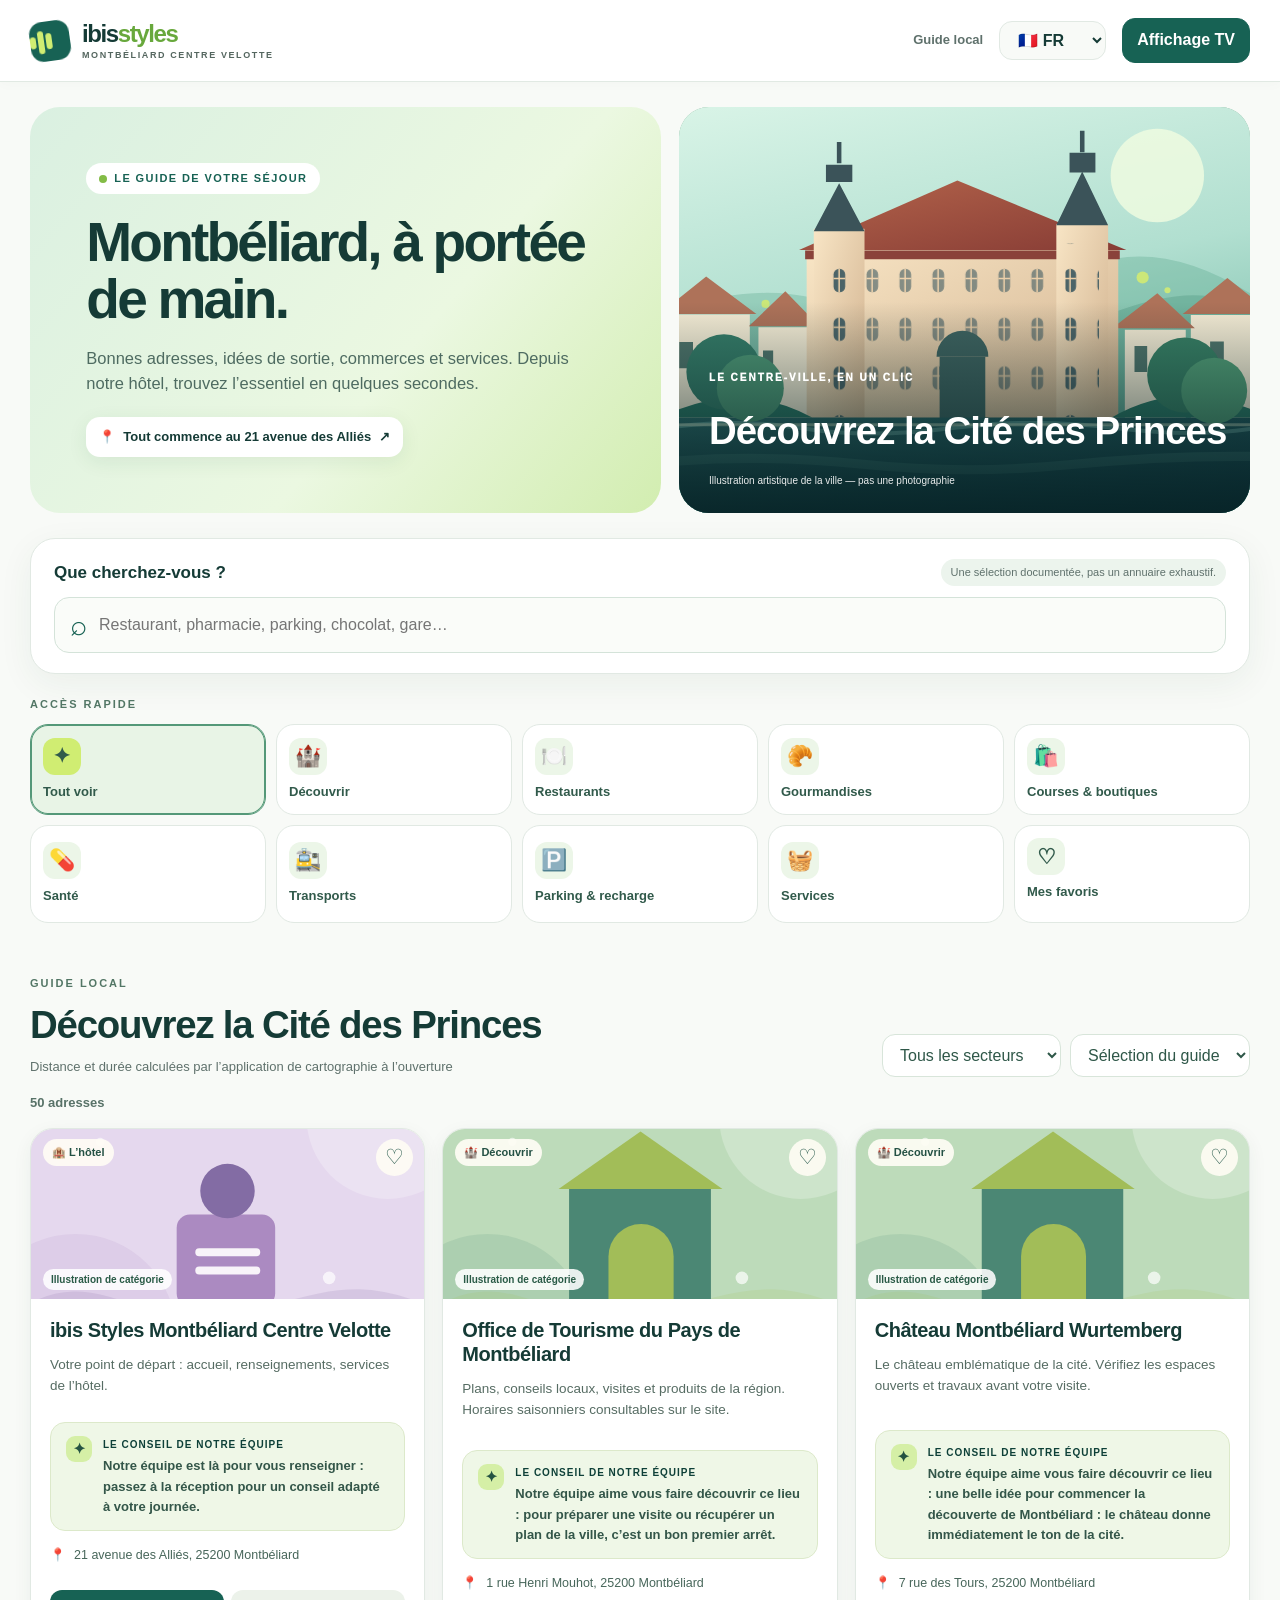
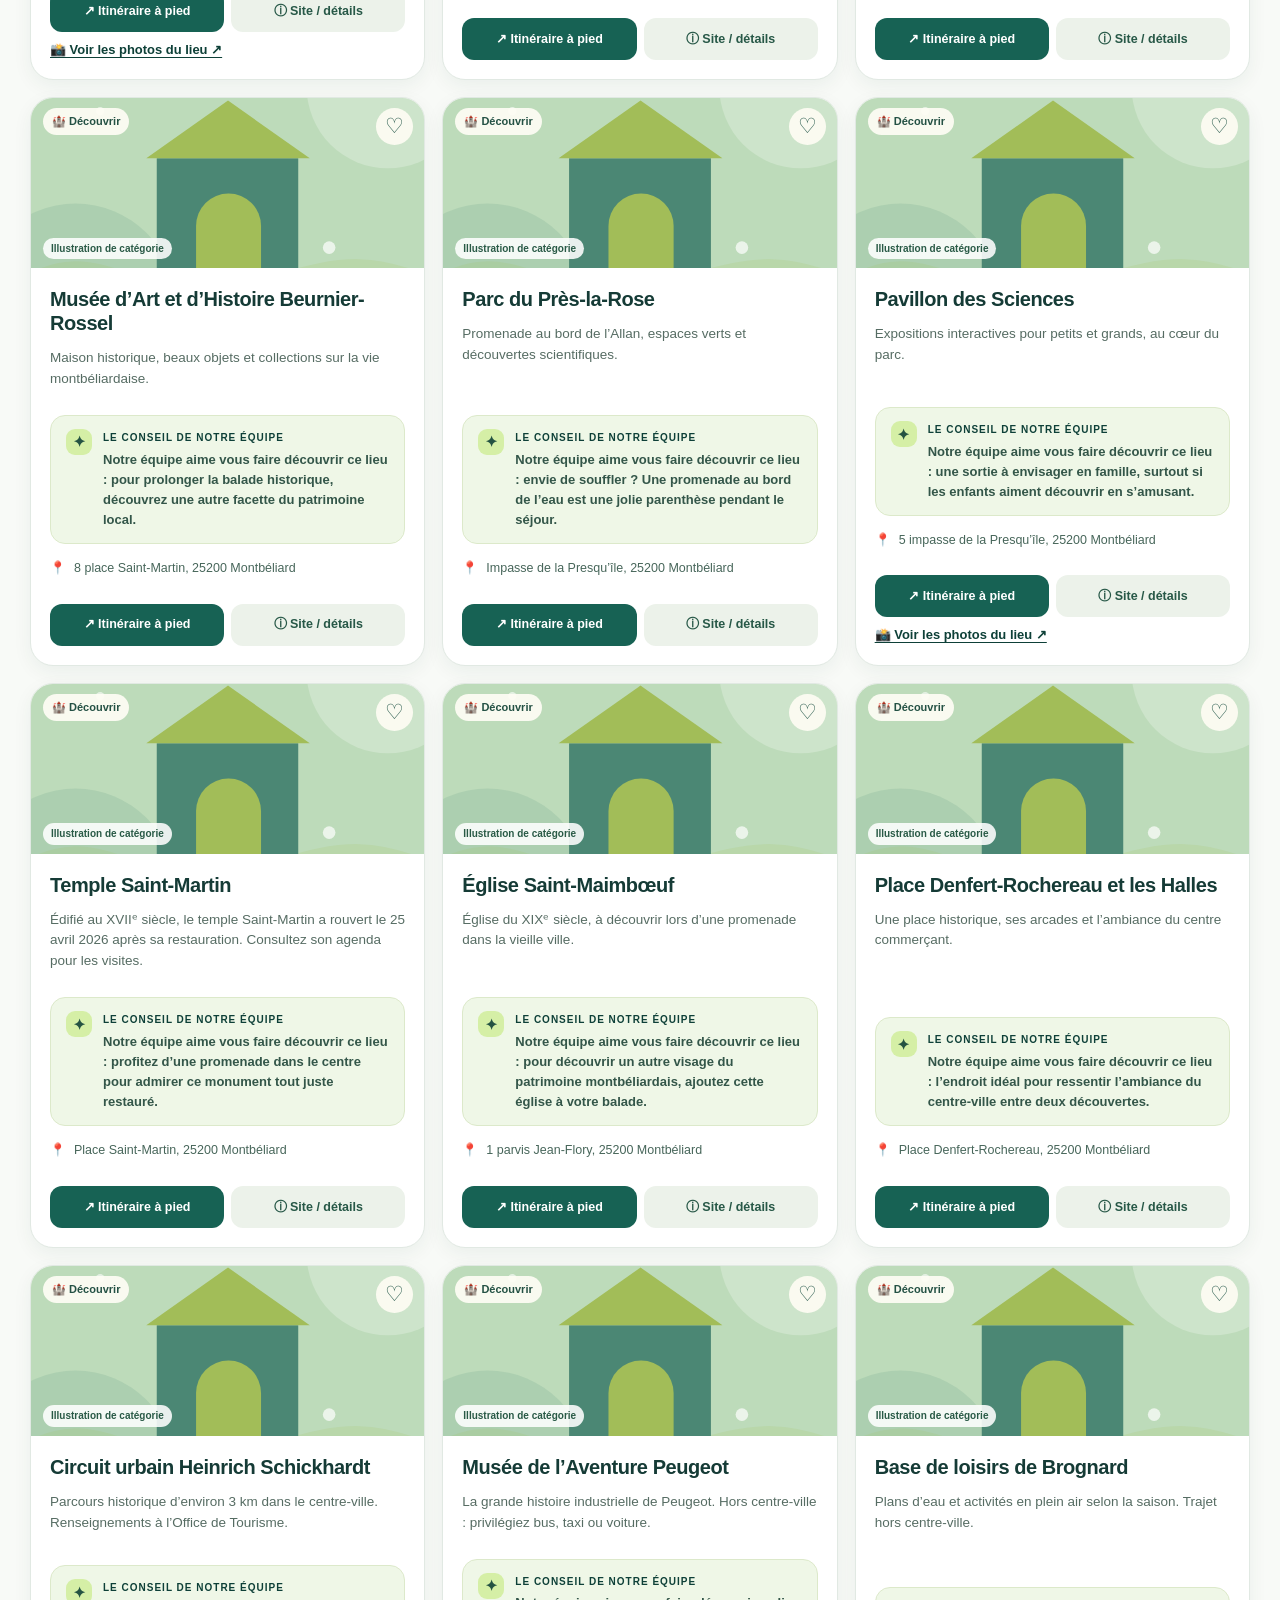
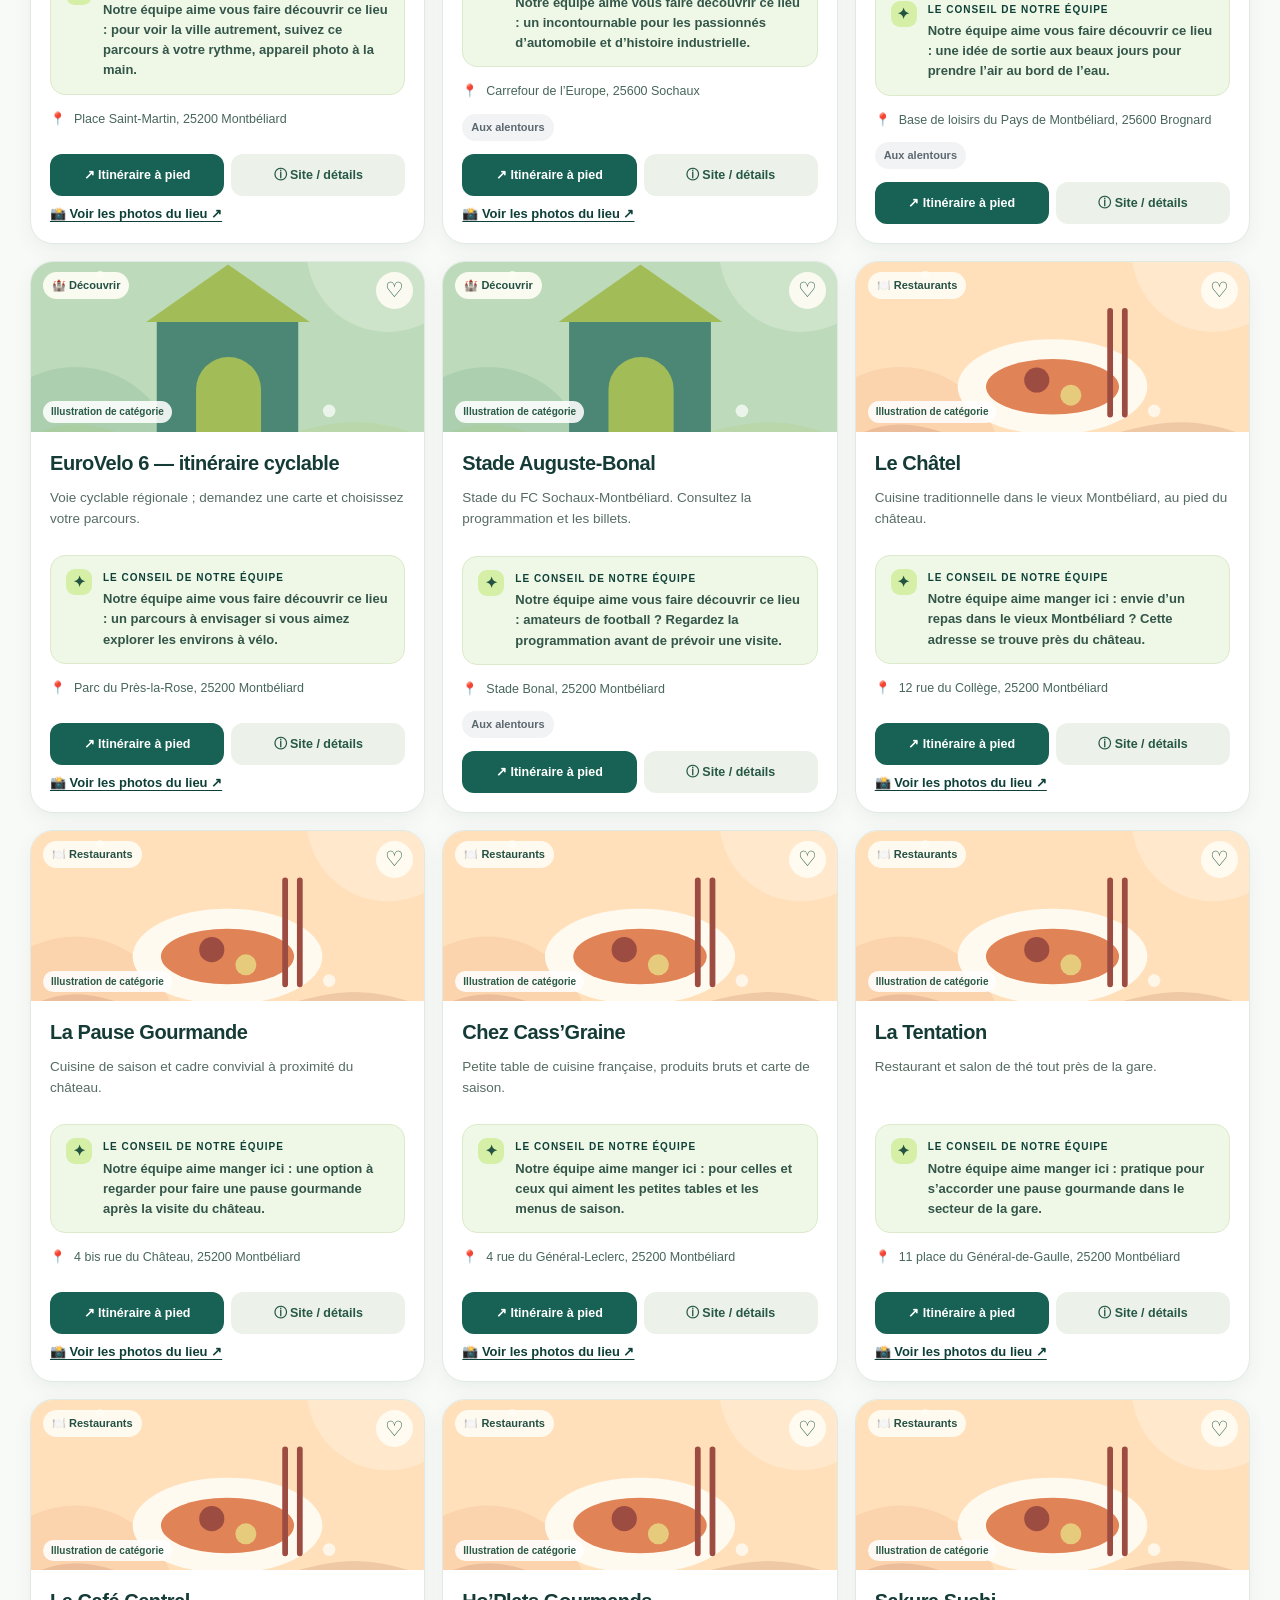
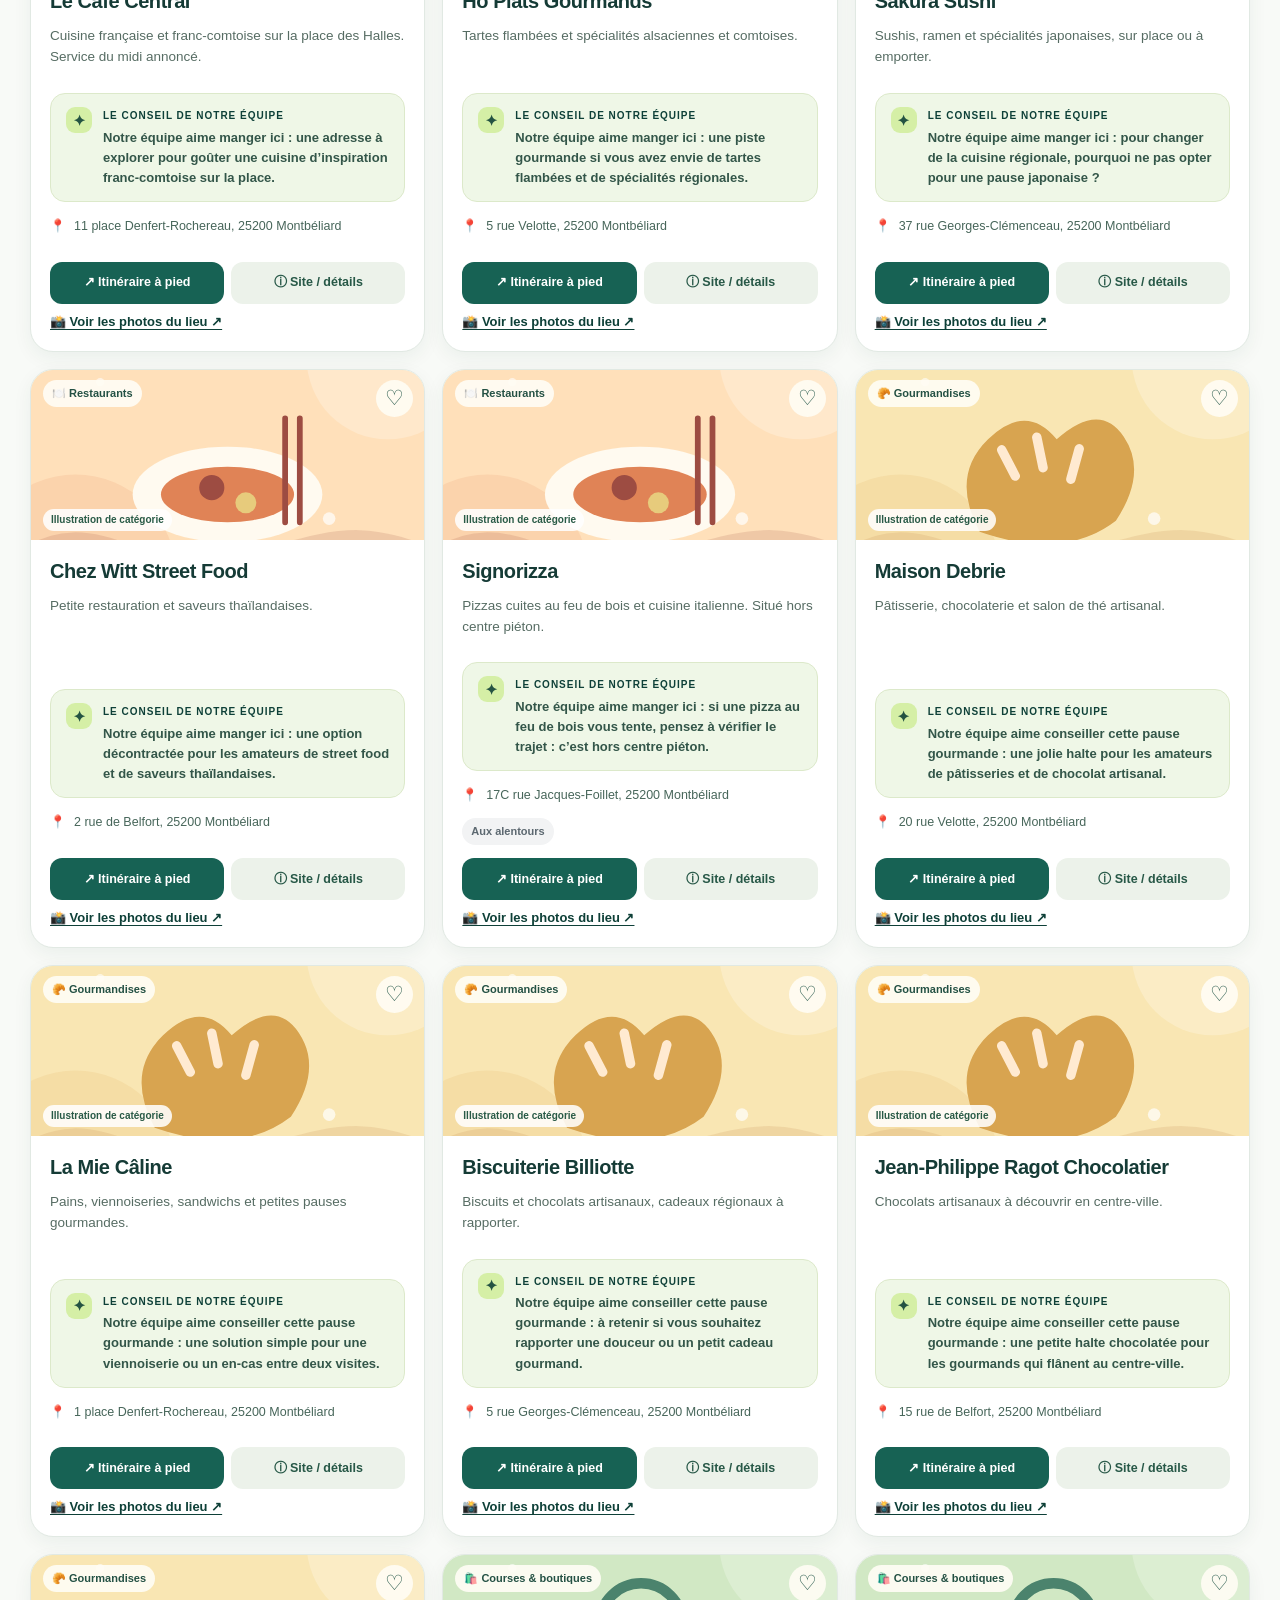
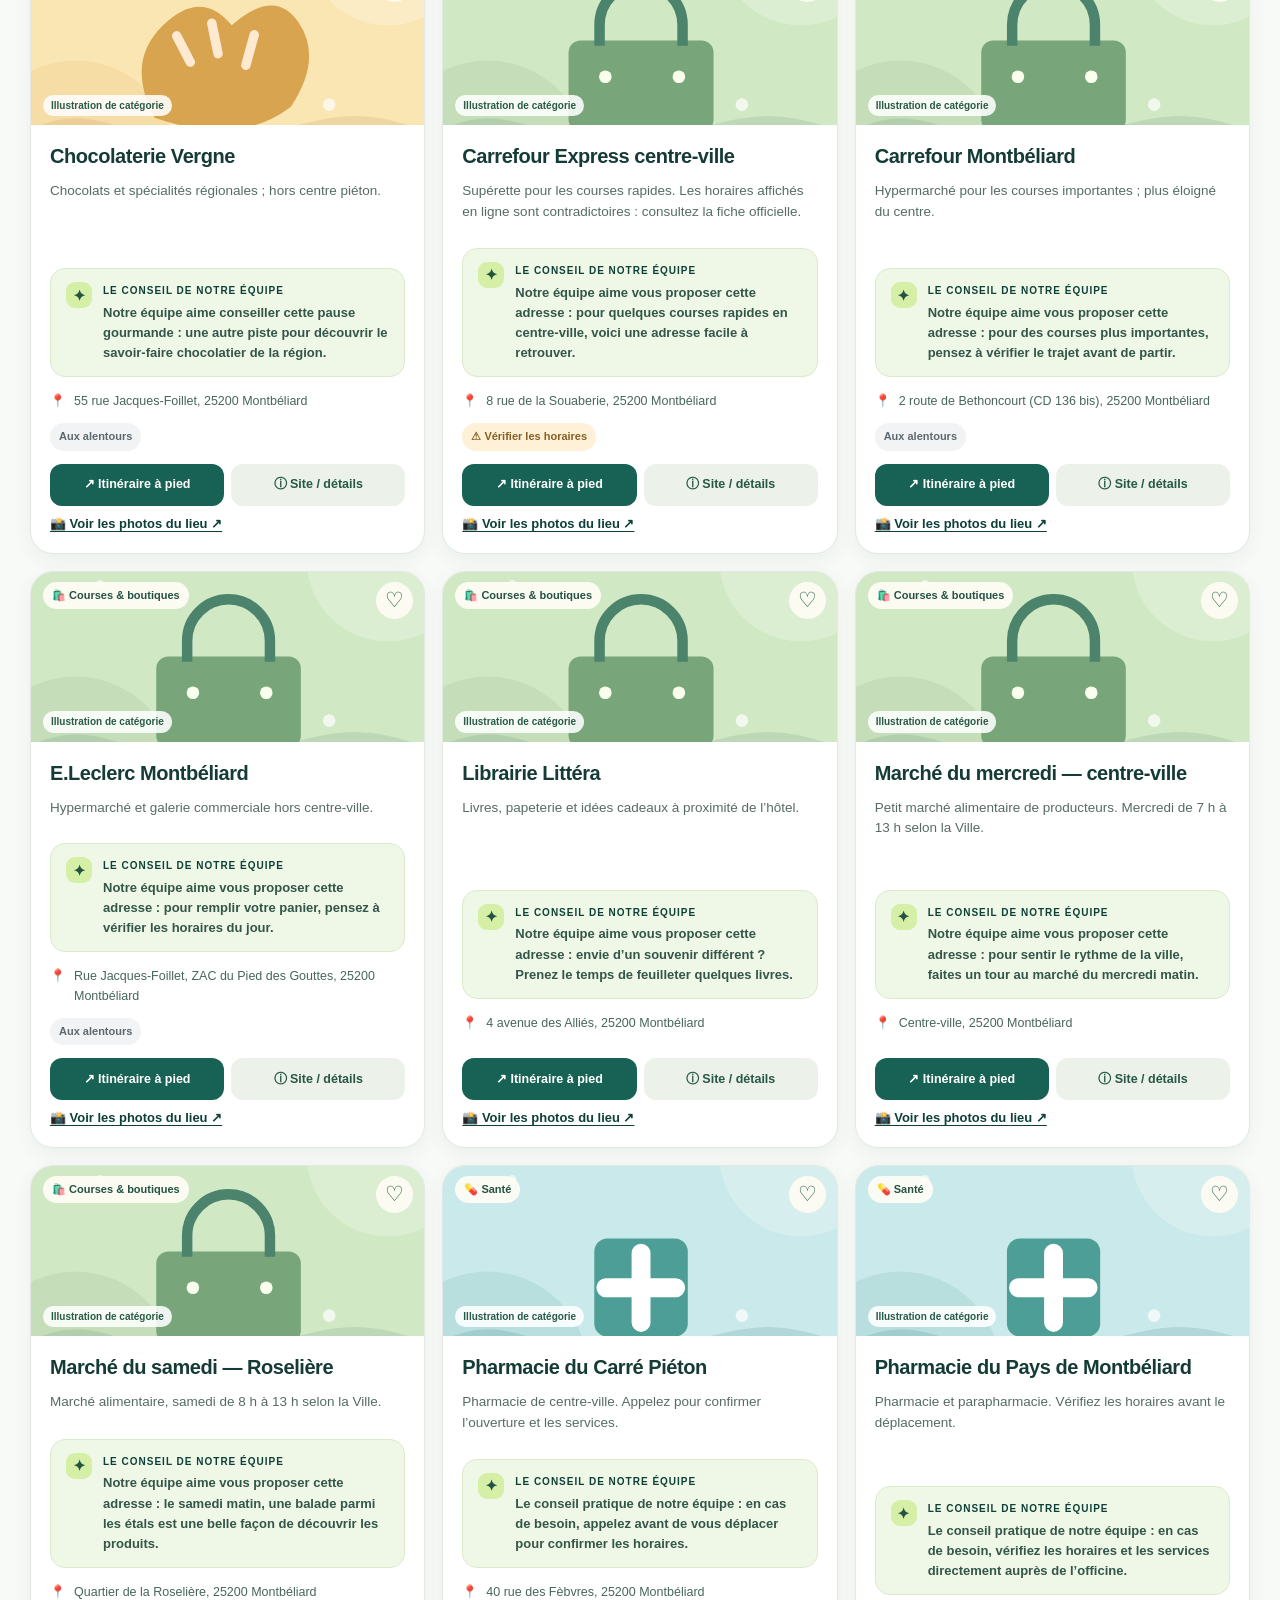
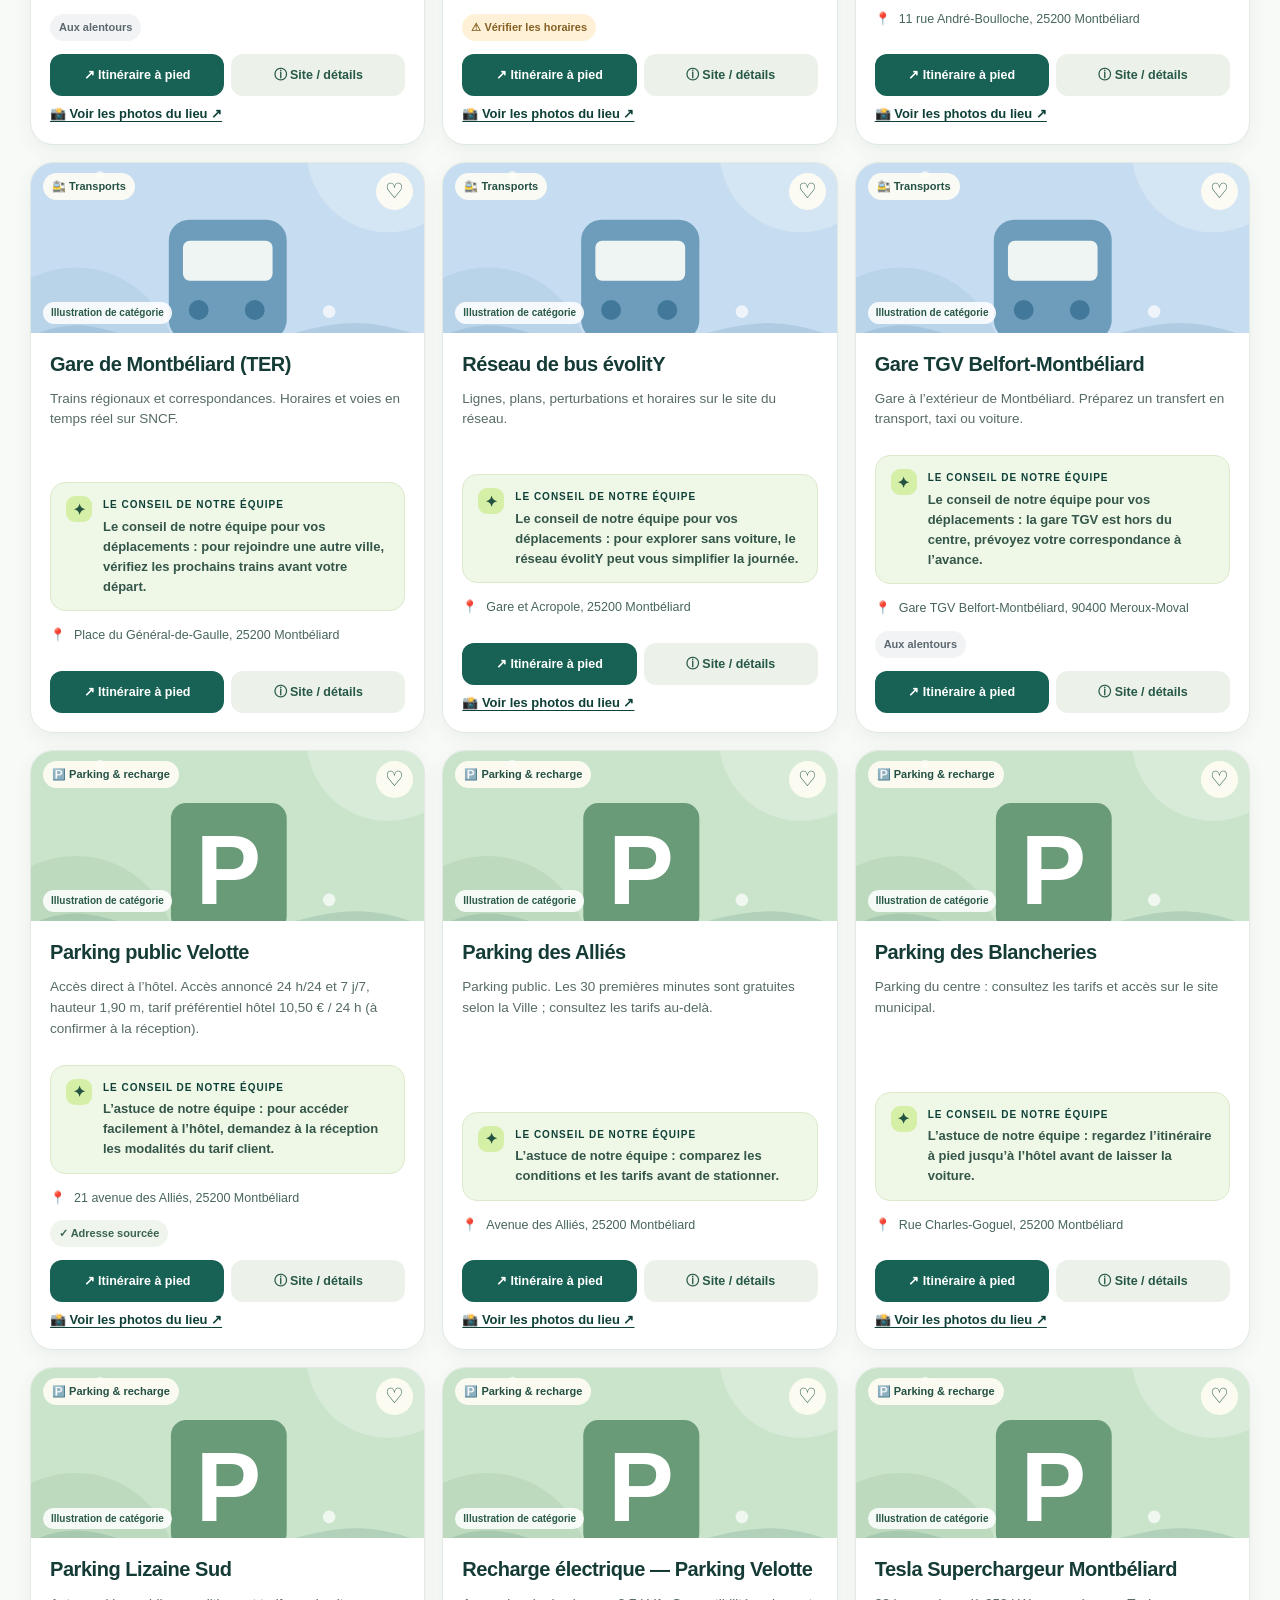
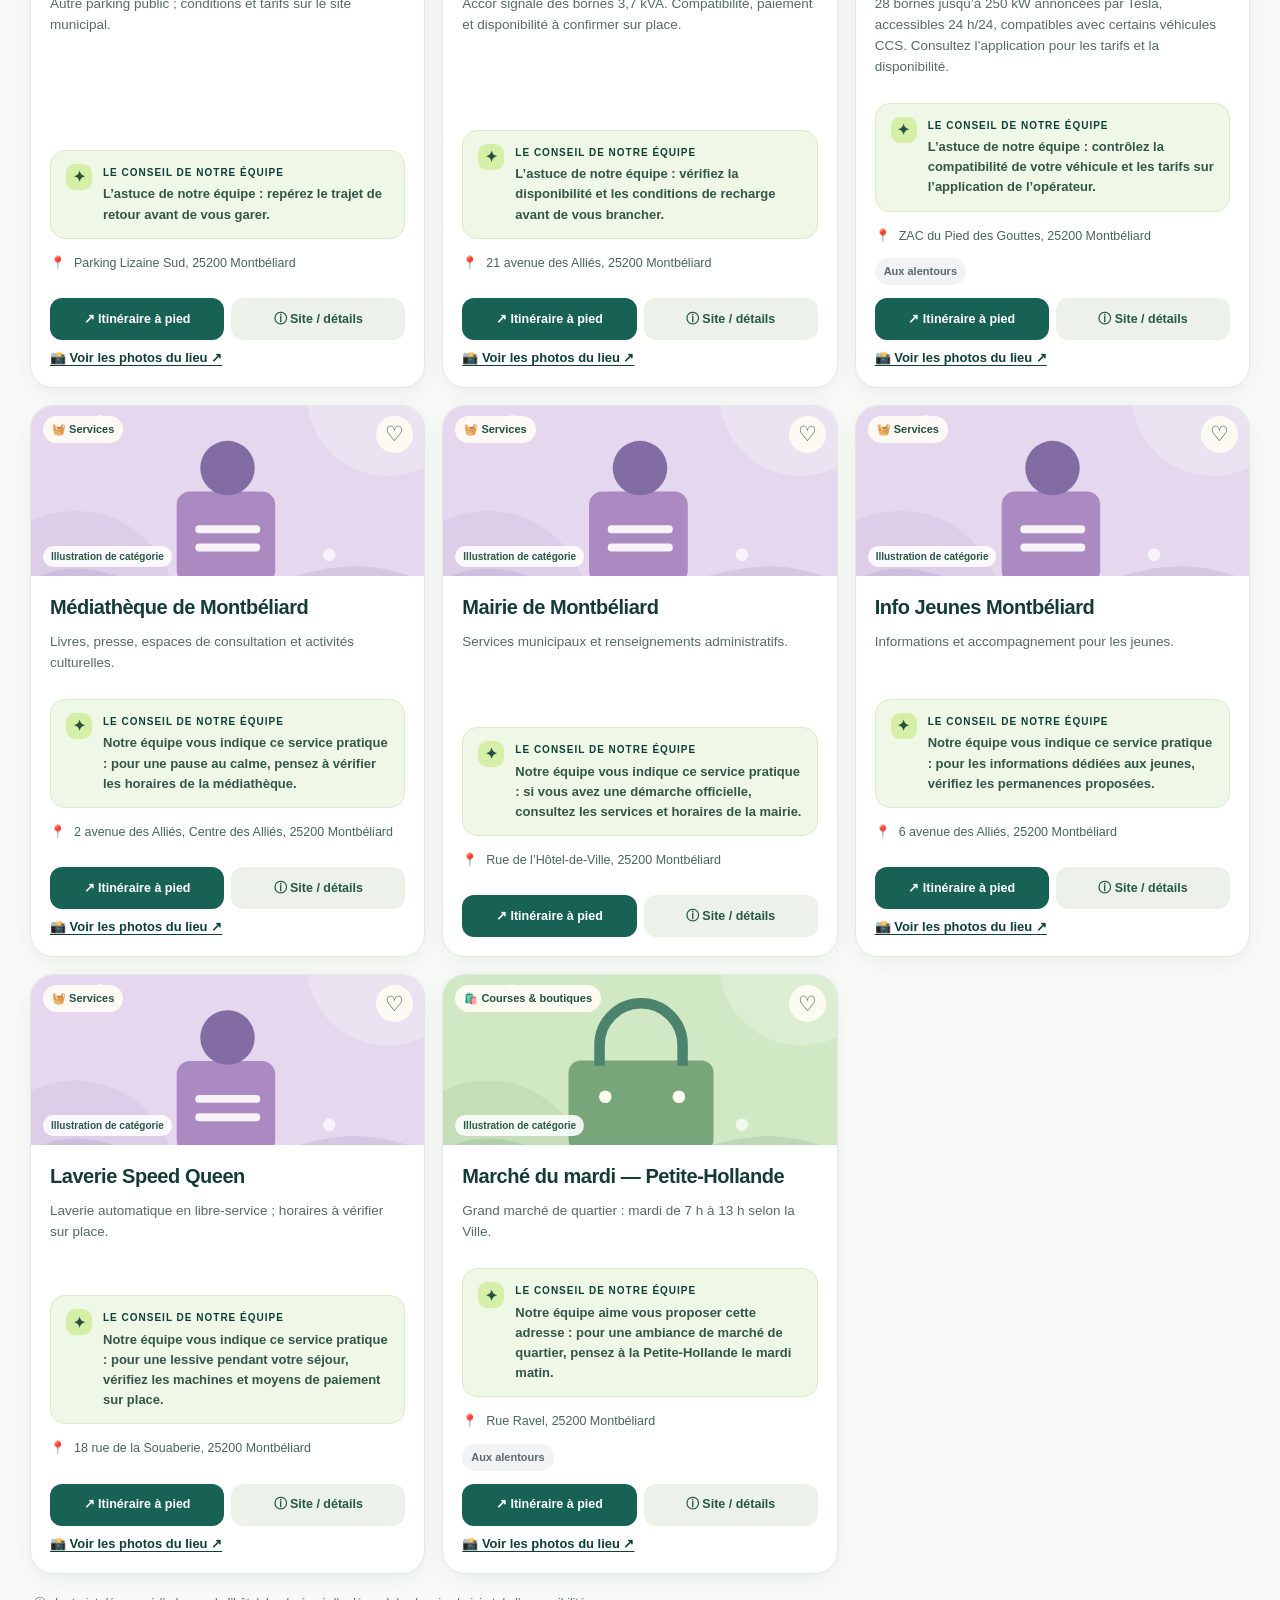
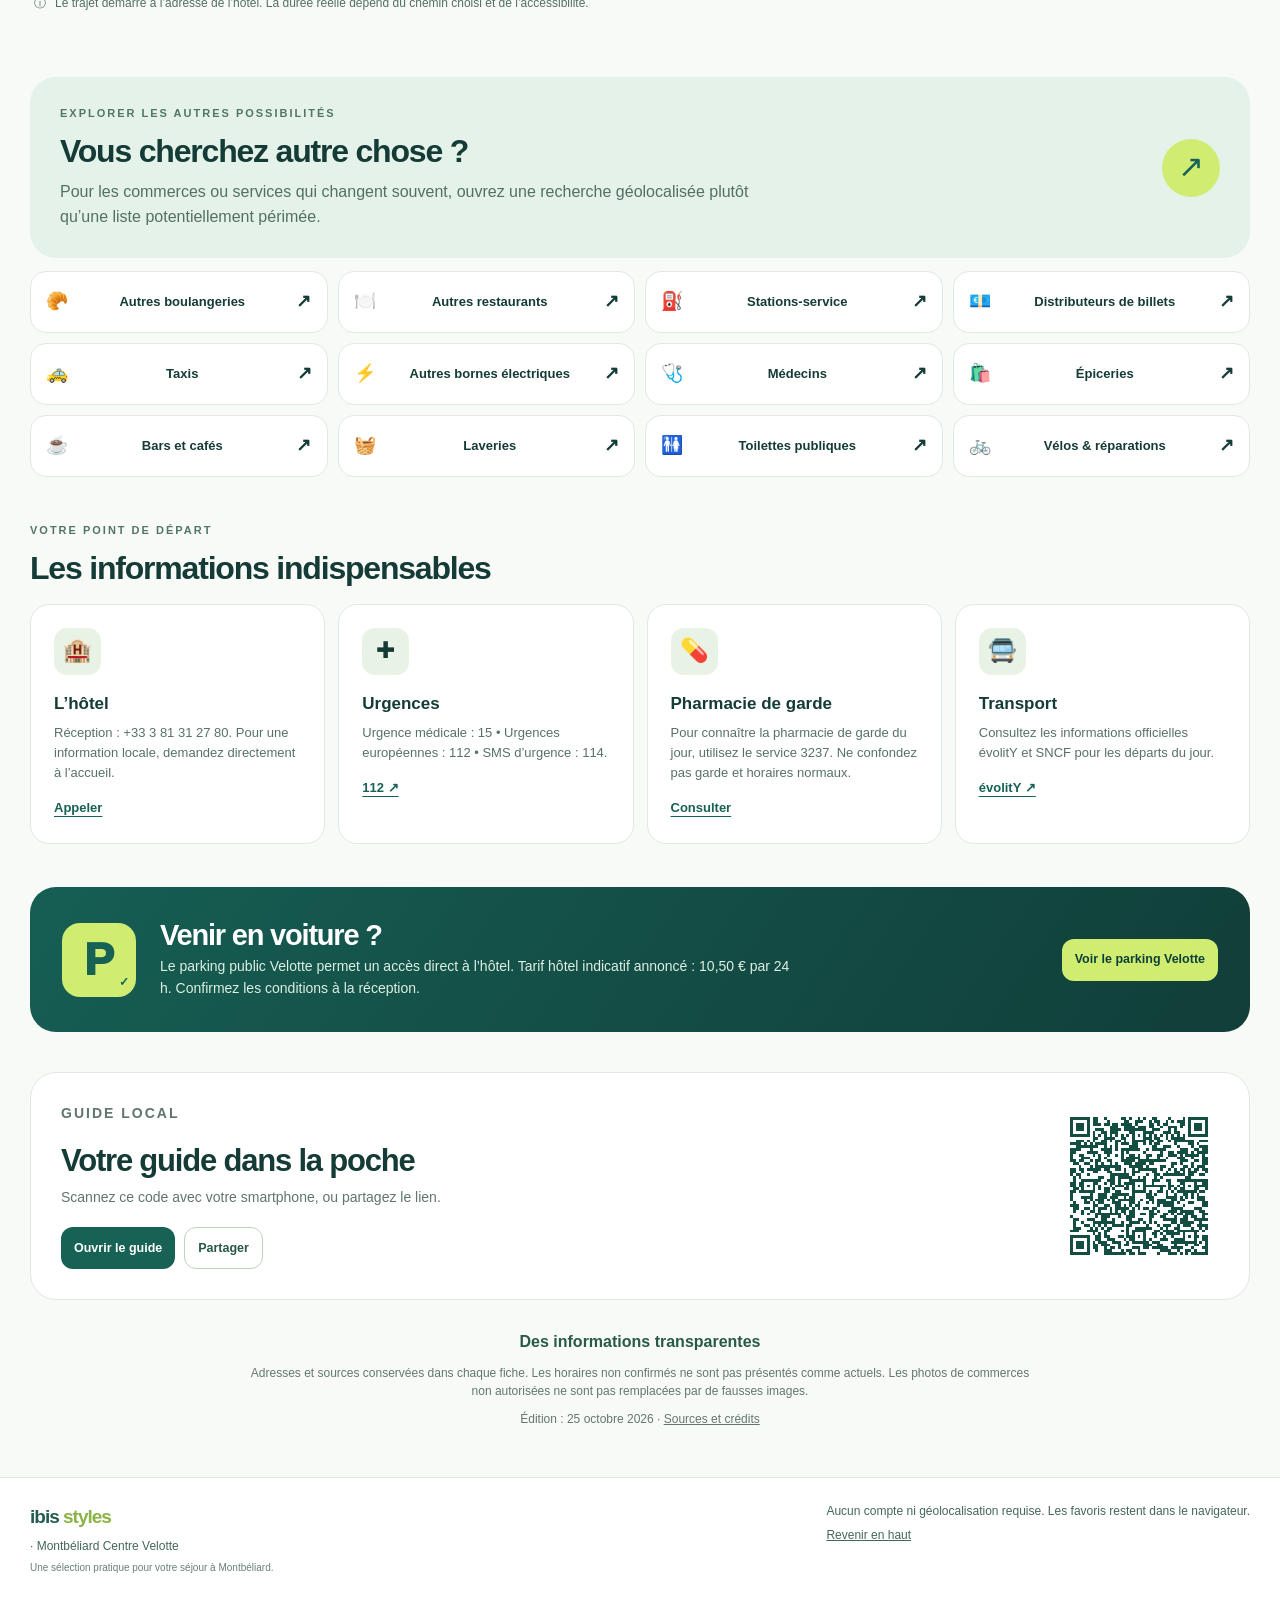
==== commit 86e68318: "Add files via upload" ====
--- a/index.html
+++ b/index.html
@@ -4,7 +4,7 @@
 <meta name="theme-color" content="#184d3f"><meta name="color-scheme" content="light">
 <meta name="description" content="Guide local multilingue ibis Styles Montbéliard Centre Velotte : restaurants, patrimoine, commerces, transports, pharmacies et itinéraires depuis l’hôtel.">
 <title>Guide local • ibis Styles Montbéliard Centre Velotte</title>
-<link rel="icon" href="images/favicon.svg" type="image/svg+xml"><link rel="stylesheet" href="styles.css">
+<link rel="icon" href="images/favicon.svg" type="image/svg+xml"><link rel="stylesheet" href="styles.css?v=20261025-equipe-photos">
 <link rel="preconnect" href="https://www.google.com" crossorigin>
 </head><body>
 <a class="skip" href="#main" data-i18n="skip">Aller au contenu</a>
@@ -20,5 +20,5 @@
 <section class="trust shell"><h2 data-i18n="trustTitle">Des informations transparentes</h2><p data-i18n="trustText">Adresses et sources conservées dans chaque fiche. Les horaires non confirmés ne sont pas présentés comme actuels. Les photos de commerces non autorisées ne sont pas remplacées par de fausses images.</p><p class="update"><span data-i18n="updateLabel">Édition : 25 octobre 2026</span> · <a href="sources.html" data-i18n="credits">Sources et crédits</a></p></section>
 </main><footer class="footer"><div class="shell footer-inner"><span><b>ibis <i>styles</i></b> · Montbéliard Centre Velotte<small data-i18n="madeFor">Une sélection pratique pour votre séjour à Montbéliard.</small></span><span><span data-i18n="privacy">Aucun compte ni géolocalisation requise. Les favoris restent dans le navigateur.</span><a href="#top" data-i18n="backTop">Revenir en haut</a></span></div></footer>
 <dialog class="modal" id="details" aria-modal="true"><div class="dialog-inner" id="dialog-content"></div></dialog><div class="toast" id="toast" role="status" hidden></div>
-<script src="data.js" defer></script><script src="translations.js" defer></script><script src="app.js" defer></script>
+<script src="data.js?v=20261025-equipe-photos" defer></script><script src="translations.js?v=20261025-equipe-photos" defer></script><script src="app.js?v=20261025-equipe-photos" defer></script>
 </body></html>
--- a/styles.css
+++ b/styles.css
@@ -0,0 +1,21 @@
+:root{--dark:#153b36;--green:#176254;--deep:#0e4038;--light:#f4f7f3;--lime:#d0ed72;--border:#e1e9e3;--muted:#5f716c;--shadow:0 18px 50px rgba(13,63,52,.09);--radius:22px}*{box-sizing:border-box}html{scroll-behavior:smooth}body{margin:0;color:var(--dark);font-family:Inter,'Segoe UI',-apple-system,BlinkMacSystemFont,Arial,sans-serif;font-size:16px;line-height:1.55;background:#f8faf7}img{max-width:100%}a{color:inherit;text-decoration:none}button,input,select{font:inherit}button{cursor:pointer}button:disabled{cursor:not-allowed}a:focus-visible,button:focus-visible,input:focus-visible,select:focus-visible{outline:3px solid #83bf3e;outline-offset:4px}.shell{width:min(1220px,calc(100% - 44px));margin-inline:auto}.skip{position:absolute;top:-100px;left:1rem;background:#fff;padding:.8rem;z-index:100}.skip:focus{top:1rem}.sr-only{position:absolute!important;width:1px!important;height:1px!important;padding:0!important;margin:-1px!important;overflow:hidden!important;clip:rect(0,0,0,0)!important;border:0!important;white-space:nowrap!important}[hidden]{display:none!important}.header{background:white;border-bottom:1px solid var(--border);position:sticky;top:0;z-index:30;box-shadow:0 2px 12px #12453306}.nav{min-height:81px;display:flex;align-items:center;justify-content:space-between;gap:15px}.brand{display:flex;align-items:center;gap:12px;line-height:1}.brand-mark{width:40px;height:40px;display:grid;place-items:center;grid-template-columns:repeat(3,6px);gap:2px;background:var(--green);border-radius:13px;transform:rotate(-8deg)}.brand-mark i{width:6px;border-radius:6px;background:var(--lime)}.brand-mark i:nth-child(1){height:12px}.brand-mark i:nth-child(2){height:23px}.brand-mark i:nth-child(3){height:16px}.brand-text{font-size:24px;font-weight:900;letter-spacing:-1.4px}.brand-text>span{font-weight:750;color:#68a83c}.brand-text small{display:block;font-size:9px;letter-spacing:1.6px;margin-top:5px;color:#54665f;font-weight:900}.nav-right{display:flex;align-items:center;gap:16px}.guide-label{font-size:13px;color:var(--muted);font-weight:750}.nav-right select,.tv-nav{border:1px solid var(--border);border-radius:13px;background:#f8faf7;padding:9px 14px;font-weight:750;color:var(--dark)}.tv-nav{background:var(--green);color:white;border-color:var(--green)}.hero{display:grid;grid-template-columns:1.05fr .95fr;gap:18px;padding-top:25px}.hero-panel,.hero-image{min-height:365px;border-radius:30px;overflow:hidden;position:relative}.hero-panel{background:linear-gradient(130deg,#daf0e1,#ebf8e1 60%,#d2edb0);padding:clamp(26px,4.4vw,62px);display:flex;flex-direction:column;justify-content:center}.microtag{display:flex;gap:7px;align-items:center;align-self:flex-start;border-radius:50px;background:white;color:var(--green);padding:7px 13px;font-size:11px;font-weight:900;letter-spacing:1.4px}.dot{width:8px;height:8px;background:#83bc46;border-radius:50%}.hero h1{font-size:clamp(37px,4.3vw,65px);line-height:1.03;letter-spacing:-2.8px;margin:20px 0 18px;font-weight:870;max-width:630px}.hero-lead{max-width:490px;font-size:16.5px;color:#4e6b61;margin:0 0 20px}.hero-location{align-self:flex-start;display:inline-flex;align-items:center;gap:8px;padding:10px 13px;background:white;border-radius:14px;font-size:13px;font-weight:800;box-shadow:0 5px 20px #1b503415}.hero-image{background:#81ae95;color:white}.hero-image img{display:block;width:100%;height:100%;object-fit:cover;position:absolute;inset:0}.hero-image:after{content:'';position:absolute;inset:0;background:linear-gradient(180deg,transparent 48%,rgba(6,33,36,.88))}.hero-overline,.hero-caption,.illustration-credit{position:absolute;left:30px;z-index:1;right:20px}.hero-overline{bottom:128px;font-size:10px;letter-spacing:2px;font-weight:950}.hero-caption{bottom:61px;font-size:clamp(25px,3vw,39px);font-weight:900;letter-spacing:-1px;line-height:1.12}.illustration-credit{bottom:25px;font-size:10px;opacity:.91}.search-section{padding-top:25px}.search-box{background:white;border:1px solid var(--border);padding:20px 23px;border-radius:25px;box-shadow:0 10px 34px #184e3710}.search-top{display:flex;justify-content:space-between;align-items:center;gap:10px;margin-bottom:11px}.search-top label{font-size:17px;font-weight:900}.source-pill{font-size:11px;color:var(--muted);background:#ecf4ed;padding:5px 10px;border-radius:30px}.search-control{height:56px;display:flex;align-items:center;gap:10px;border:1px solid #d4e3d9;background:#fafcf9;border-radius:15px;padding:0 15px}.search-control>span{font-size:29px;color:var(--green)}.search-control input{flex:1;border:0;background:none;min-width:0;height:100%;outline:none;font-size:16px}.search-control input:focus-visible{outline:0}.search-control:focus-within{box-shadow:0 0 0 3px #aed17a76;border-color:#84af6c}.clear-search{border:0;border-radius:9px;background:#e7f0e6;color:var(--dark);min-width:32px;min-height:32px}.section-micro,.mini-heading{font-size:11px;text-transform:uppercase;letter-spacing:2px;font-weight:900;color:#527665;margin:0 0 11px}.category-section{padding-top:22px}.category-grid{display:grid;grid-template-columns:repeat(5,1fr);gap:10px}.cat-button{border:1px solid var(--border);background:white;border-radius:18px;text-align:left;padding:12px;min-height:91px;font-weight:800;font-size:13px;color:#315a4b;display:flex;align-items:flex-start;justify-content:center;flex-direction:column;gap:7px;transition:transform .15s,box-shadow .15s,border .15s}.cat-icon{font-size:21px;background:#ecf6e8;width:38px;height:37px;display:grid;place-items:center;border-radius:12px}.cat-button:hover{transform:translateY(-2px);box-shadow:0 10px 25px #174b3510}.cat-button.active{border-color:#549878;background:#e8f4e6;box-shadow:inset 0 0 0 1px #549878}.cat-button.active .cat-icon{background:var(--lime)}.fave-counter{margin-left:auto;font-size:12px}.results{padding-top:52px}.results-head{display:flex;justify-content:space-between;align-items:end;gap:24px}.results h2,.explorer h2,.essentials h2,.parking-promo h2,.qr-section h2{font-weight:900;letter-spacing:-1.2px;line-height:1.15}.results h2{font-size:clamp(28px,3vw,40px);margin:0}.intro-note{color:var(--muted);font-size:13px;margin:10px 0 0}.results-filters{display:flex;gap:9px;flex-wrap:wrap}.results-filters select{background:#fff;border:1px solid #d8e5da;padding:11px 13px;border-radius:13px;color:#2e5748;max-width:230px}.results-count{font-size:13px;margin:16px 0 15px;font-weight:800;color:#587268}.cards{display:grid;grid-template-columns:repeat(3,minmax(0,1fr));gap:17px}.place-card{min-width:0;display:flex;flex-direction:column;background:white;border:1px solid var(--border);border-radius:23px;overflow:hidden;box-shadow:0 6px 19px rgba(13,62,51,.06);transition:transform .18s,box-shadow .18s}.place-card:hover{transform:translateY(-3px);box-shadow:var(--shadow)}.card-media{position:relative;height:170px;background:#e5efdf}.card-media img{width:100%;height:100%;display:block;object-fit:cover}.image-disclaimer{position:absolute;bottom:9px;left:12px;background:#ffffffde;color:#295a46;padding:3px 8px;border-radius:20px;font-size:10px;font-weight:850}.card-category{position:absolute;top:10px;left:12px;border-radius:20px;padding:5px 9px;background:#fffdf6e8;font-weight:850;font-size:11px;color:#245144}.fav-button{position:absolute;right:11px;top:10px;width:37px;height:37px;display:grid;place-items:center;border:0;border-radius:50%;font-size:21px;background:#fffdf4e8;color:#285a4c}.fav-button[aria-pressed=true]{background:var(--lime);color:#1c5f4b}.card-body{display:flex;flex-direction:column;flex:1;padding:19px}.card-body h3{margin:0 0 5px;font-size:20px;font-weight:875;line-height:1.2;letter-spacing:-.45px}.card-description{color:#566c63;font-size:13.5px;margin:8px 0 13px;flex:1}.address{display:flex;gap:8px;color:#47665a;font-size:12.5px;margin:0 0 12px}.address span:first-child{flex-shrink:0}.card-meta{display:flex;flex-wrap:wrap;gap:6px;margin:0 0 13px}.pill{display:inline-flex;align-items:center;border-radius:40px;padding:5px 9px;background:#eff5ed;color:#39634c;font-size:11px;font-weight:750}.pill.warn{background:#fff1d7;color:#856023}.pill.alt{background:#f2f3f4;color:#5c6870}.card-actions{display:flex;gap:7px;flex-wrap:wrap;margin-top:auto}.button{display:inline-flex;align-items:center;justify-content:center;gap:6px;border:0;min-height:42px;padding:10px 13px;border-radius:12px;font-size:12.5px;font-weight:850;text-align:center;line-height:1.15}.button.primary{background:var(--green);color:#fff}.button.secondary,.button.outline{background:#ecf2ea;color:#275847}.button.outline{border:1px solid #bcd4be;background:white}.button.light{background:var(--lime);color:var(--deep)}.button:hover{filter:brightness(.96)}.card-actions .button{flex:1}.empty{text-align:center;background:white;border:1px dashed #bad6b8;border-radius:20px;padding:40px 20px}.empty>span{font-size:34px}.empty h3{margin:10px}.empty p{color:var(--muted)}.transparent-note{display:flex;gap:9px;color:#537064;font-size:12px;padding:20px 4px}.explorer,.essentials{margin-top:45px}.explorer-intro{background:#e5f2e9;border-radius:26px;padding:28px 30px;display:flex;gap:20px;justify-content:space-between;align-items:center}.explorer-intro h2,.essentials h2{font-size:32px;margin:0 0 10px}.explorer-intro p:not(.mini-heading){max-width:720px;color:#537064;margin:0}.explorer-bubble{display:grid;place-items:center;width:58px;height:58px;flex-shrink:0;background:var(--lime);border-radius:50%;font-size:31px;color:var(--green)}.map-searches{display:grid;grid-template-columns:repeat(4,1fr);gap:10px;margin-top:13px}.map-shortcut{padding:15px;background:#fff;border:1px solid var(--border);border-radius:16px;display:flex;justify-content:space-between;align-items:center;gap:10px;font-weight:800;font-size:13px;min-height:62px}.map-shortcut:hover{background:#ebf4e9}.map-shortcut span{font-size:18px}.essentials-grid{display:grid;grid-template-columns:repeat(4,1fr);gap:13px;margin-top:17px}.essential-card{background:#fff;border:1px solid var(--border);border-radius:19px;padding:23px}.essential-icon{width:47px;height:47px;border-radius:13px;display:grid;place-items:center;background:#e9f3e5;font-size:23px}.essential-card h3{margin:16px 0 6px;font-size:17px}.essential-card p{font-size:13px;color:#587167;margin:0 0 12px}.essential-card>a{font-weight:850;color:var(--green);font-size:13px;text-decoration:underline;text-underline-offset:4px}.parking-promo{margin-top:43px;padding:32px;border-radius:26px;background:linear-gradient(125deg,#165e53,#113e39);color:#fff;display:flex;align-items:center;gap:24px}.parking-symbol{width:74px;height:74px;flex-shrink:0;border-radius:18px;background:var(--lime);color:var(--green);font-size:45px;font-weight:950;display:grid;place-items:center;position:relative}.parking-symbol span{position:absolute;font-size:12px;right:7px;bottom:5px}.parking-promo h2{font-size:29px;margin:0 0 4px}.parking-promo p{margin:0;color:#deefe4;font-size:14px;max-width:630px}.parking-promo .button{margin-left:auto;flex-shrink:0}.qr-section{margin-top:40px;padding:30px;background:white;border-radius:26px;border:1px solid var(--border);display:flex;align-items:center;justify-content:space-between;gap:25px}.qr-section h2{font-size:31px;margin:0 0 9px}.qr-section p{color:#61756b;font-size:14px;margin:0 0 18px}.qr-section img{width:160px;height:160px;image-rendering:pixelated;background:white;flex-shrink:0}.qr-buttons{display:flex;flex-wrap:wrap;gap:9px}.trust{padding-top:30px;padding-bottom:40px;text-align:center;color:#63786d;font-size:12px}.trust h2{font-size:16px;color:#285a47;margin:0}.trust p{max-width:780px;margin:9px auto}.trust a{text-decoration:underline}.footer{border-top:1px solid var(--border);background:#fff;padding:24px 0}.footer-inner{display:flex;justify-content:space-between;gap:25px;color:#446759;font-size:12px}.footer-inner>span{display:flex;flex-direction:column;gap:5px}.footer-inner b{font-size:19px;letter-spacing:-1px;color:#255c50}.footer-inner b i{color:#8ab446;font-style:normal}.footer-inner small{color:#6a8174}.footer-inner a{text-decoration:underline}.modal{border:0;border-radius:25px;padding:0;width:min(600px,calc(100% - 30px));max-height:92vh;box-shadow:0 26px 90px #071c1b99;color:var(--dark)}.modal::backdrop{background:rgba(4,30,28,.67)}.dialog-inner{padding:0 25px 25px}.dialog-head{display:flex;align-items:flex-start;justify-content:space-between;gap:15px;padding-top:23px}.dialog-head h2{margin:0;font-size:27px;line-height:1.12}.dialog-close{border:0;background:#ecf3ea;border-radius:10px;width:38px;height:38px;font-size:18px;flex-shrink:0}.dialog-art{height:150px;width:100%;object-fit:cover;margin-top:17px;border-radius:17px}.dialog-description{color:#526c60;font-size:14px}.dialog-detail{margin-top:15px}.dialog-detail b{display:block;color:#235b49;font-size:12px;text-transform:uppercase;letter-spacing:1px;margin-bottom:3px}.dialog-detail p{margin:0;color:#4f655d;word-wrap:break-word;font-size:14px}.dialog-links{display:flex;gap:8px;flex-wrap:wrap;margin-top:20px}.dialog-links a{flex:1}.dialog-disclaimer{font-size:11px;color:#778a7d;margin-top:15px}.toast{position:fixed;bottom:24px;left:50%;transform:translateX(-50%);background:#143e36;color:#fff;border-radius:50px;padding:11px 20px;z-index:100;font-size:13px;box-shadow:0 8px 25px #0003;max-width:90vw;text-align:center}@media(max-width:1100px){.map-searches,.essentials-grid{grid-template-columns:repeat(3,1fr)}.cards{grid-template-columns:repeat(2,minmax(0,1fr))}.category-grid{grid-template-columns:repeat(5,1fr)}}@media(max-width:780px){.header{position:static}.guide-label{display:none}.hero{grid-template-columns:1fr}.hero-panel{min-height:290px}.hero-image{min-height:250px}.hero h1{max-width:650px}.category-grid{grid-template-columns:repeat(3,1fr)}.map-searches,.essentials-grid{grid-template-columns:repeat(2,1fr)}.results-head{align-items:flex-start;flex-direction:column}.parking-promo{flex-wrap:wrap}.parking-promo .button{margin-left:0}.hero-image img{height:100%}}@media(max-width:550px){.shell{width:calc(100% - 26px)}.nav{min-height:67px}.brand-mark{width:34px;height:34px}.brand-text{font-size:20px}.brand-text small{font-size:7px;letter-spacing:1px}.nav-right{gap:6px}.nav-right select,.tv-nav{padding:7px;font-size:12px}.hero{padding-top:13px;gap:10px}.hero-panel,.hero-image{border-radius:23px}.hero-panel{padding:26px 23px;min-height:292px}.hero h1{font-size:41px;letter-spacing:-1.8px}.hero-lead{font-size:14px}.hero-location{font-size:12px}.hero-image{min-height:220px}.hero-caption{font-size:29px;bottom:47px}.hero-overline{bottom:107px}.illustration-credit{bottom:15px}.search-section{padding-top:13px}.search-box{padding:17px}.search-top{align-items:flex-start;flex-direction:column}.source-pill{font-size:10px}.category-grid{grid-template-columns:repeat(2,1fr);gap:7px}.cat-button{min-height:76px;padding:10px;font-size:12px}.cat-icon{width:32px;height:31px;font-size:17px}.results{padding-top:36px}.results-filters{width:100%}.results-filters select{max-width:none;flex:1;min-width:0;font-size:12px}.cards,.map-searches,.essentials-grid{grid-template-columns:1fr}.card-media{height:180px}.explorer-intro{padding:23px}.explorer-bubble{display:none}.explorer-intro h2,.essentials h2{font-size:27px}.parking-promo{padding:23px;gap:15px}.parking-symbol{height:59px;width:59px;font-size:36px}.parking-promo h2{font-size:25px}.qr-section{padding:24px;flex-direction:column-reverse;align-items:flex-start}.qr-section img{width:125px;height:125px}.footer-inner{flex-direction:column}}@media(prefers-reduced-motion:reduce){*,*::before,*::after{scroll-behavior:auto!important;animation:none!important;transition:none!important}}@media print{.header,.search-section,.results-filters,.fav-button,.footer,.qr-buttons,.parking-promo{display:none!important}.place-card{break-inside:avoid}.cards{grid-template-columns:repeat(2,1fr)}body{background:#fff}}
+
+/* Petits conseils éditoriaux, distincts des avis validés par l’équipe */
+.guide-tip{display:flex;align-items:flex-start;gap:11px;padding:13px 15px;margin:12px 0 15px;border-radius:15px;background:#eff7e7;border:1px solid #dce9ca;color:#294e3e}
+.guide-tip-icon{display:grid;place-items:center;flex-shrink:0;width:26px;height:26px;border-radius:9px;background:#d5efa6;color:#245342;font-size:15px;font-weight:850}
+.guide-tip-label{display:block;font-size:10px;text-transform:uppercase;letter-spacing:1px;font-weight:850;color:#245945;margin:1px 0 4px}
+.guide-tip p{margin:0;font-size:13px;line-height:1.55;color:#335649;font-weight:550}
+.dialog-inner .guide-tip{margin:14px 0 15px}
+@media(max-width:550px){.guide-tip{padding:12px;gap:9px}.guide-tip p{font-size:12px}}
+
+/* Photographies des lieux : crédits visibles et repli propre si le serveur externe ne répond pas. */
+.card-media.has-real-photo img,.dialog-photo-wrap.has-real-photo img{object-fit:cover;object-position:center}
+.image-credit{position:absolute;bottom:11px;right:11px;z-index:2;max-width:calc(100% - 25px);font-size:.68rem;color:#fff;text-decoration:none;background:rgba(12,40,35,.78);border-radius:9px;padding:6px 9px;line-height:1.25;backdrop-filter:blur(3px)}
+.image-credit:hover,.image-credit:focus-visible{text-decoration:underline}
+.dialog-photo-wrap{position:relative;overflow:hidden;border-radius:18px;margin:12px 0}
+.dialog-photo-wrap .dialog-art{width:100%;border-radius:16px;display:block;object-fit:cover;max-height:350px}
+.dialog-photo-wrap .image-credit{bottom:12px;right:12px}
+.view-real-photos{display:inline-flex;margin-top:8px;font-size:.81rem;font-weight:650;color:var(--deep);text-decoration:underline;text-underline-offset:3px}
+.view-real-photos:hover{color:var(--green)}
+.guide-tip-label{color:var(--deep)}
+@media(prefers-reduced-motion:reduce){.card-media img{transition:none!important}}
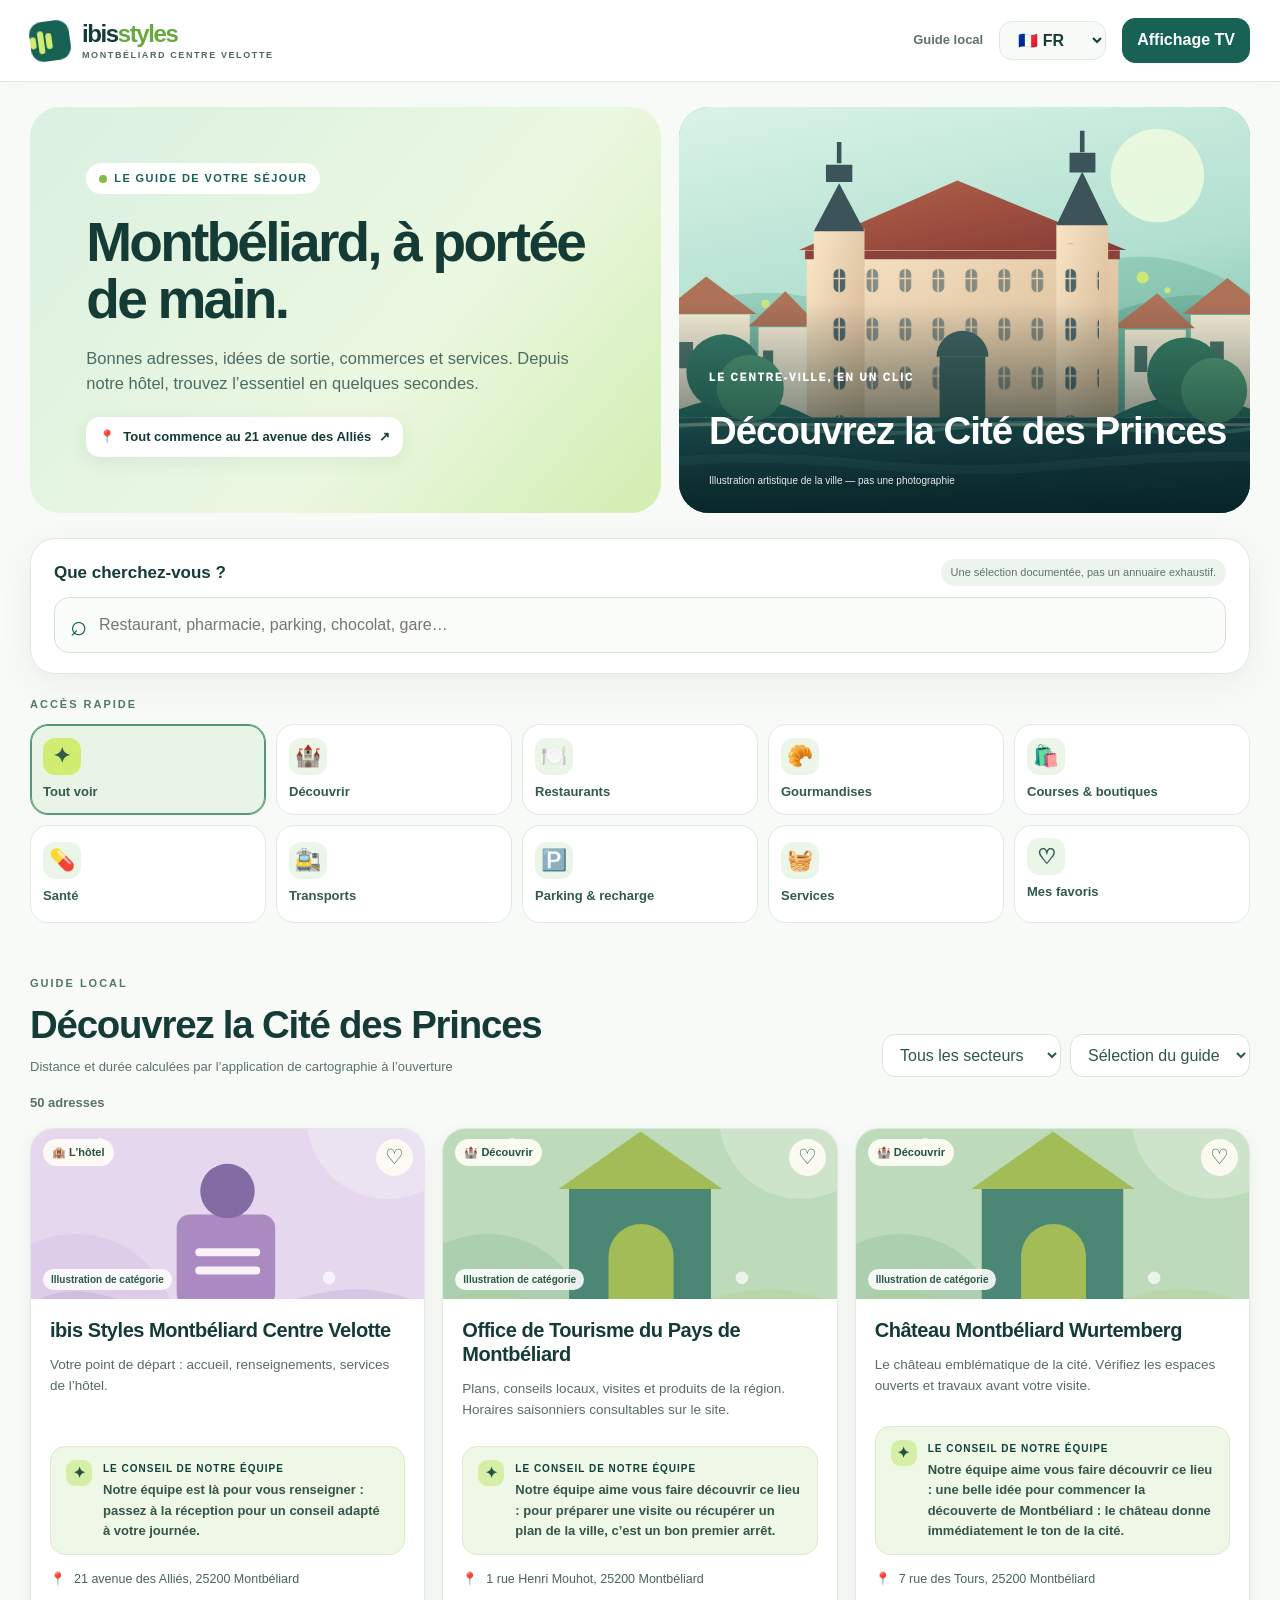
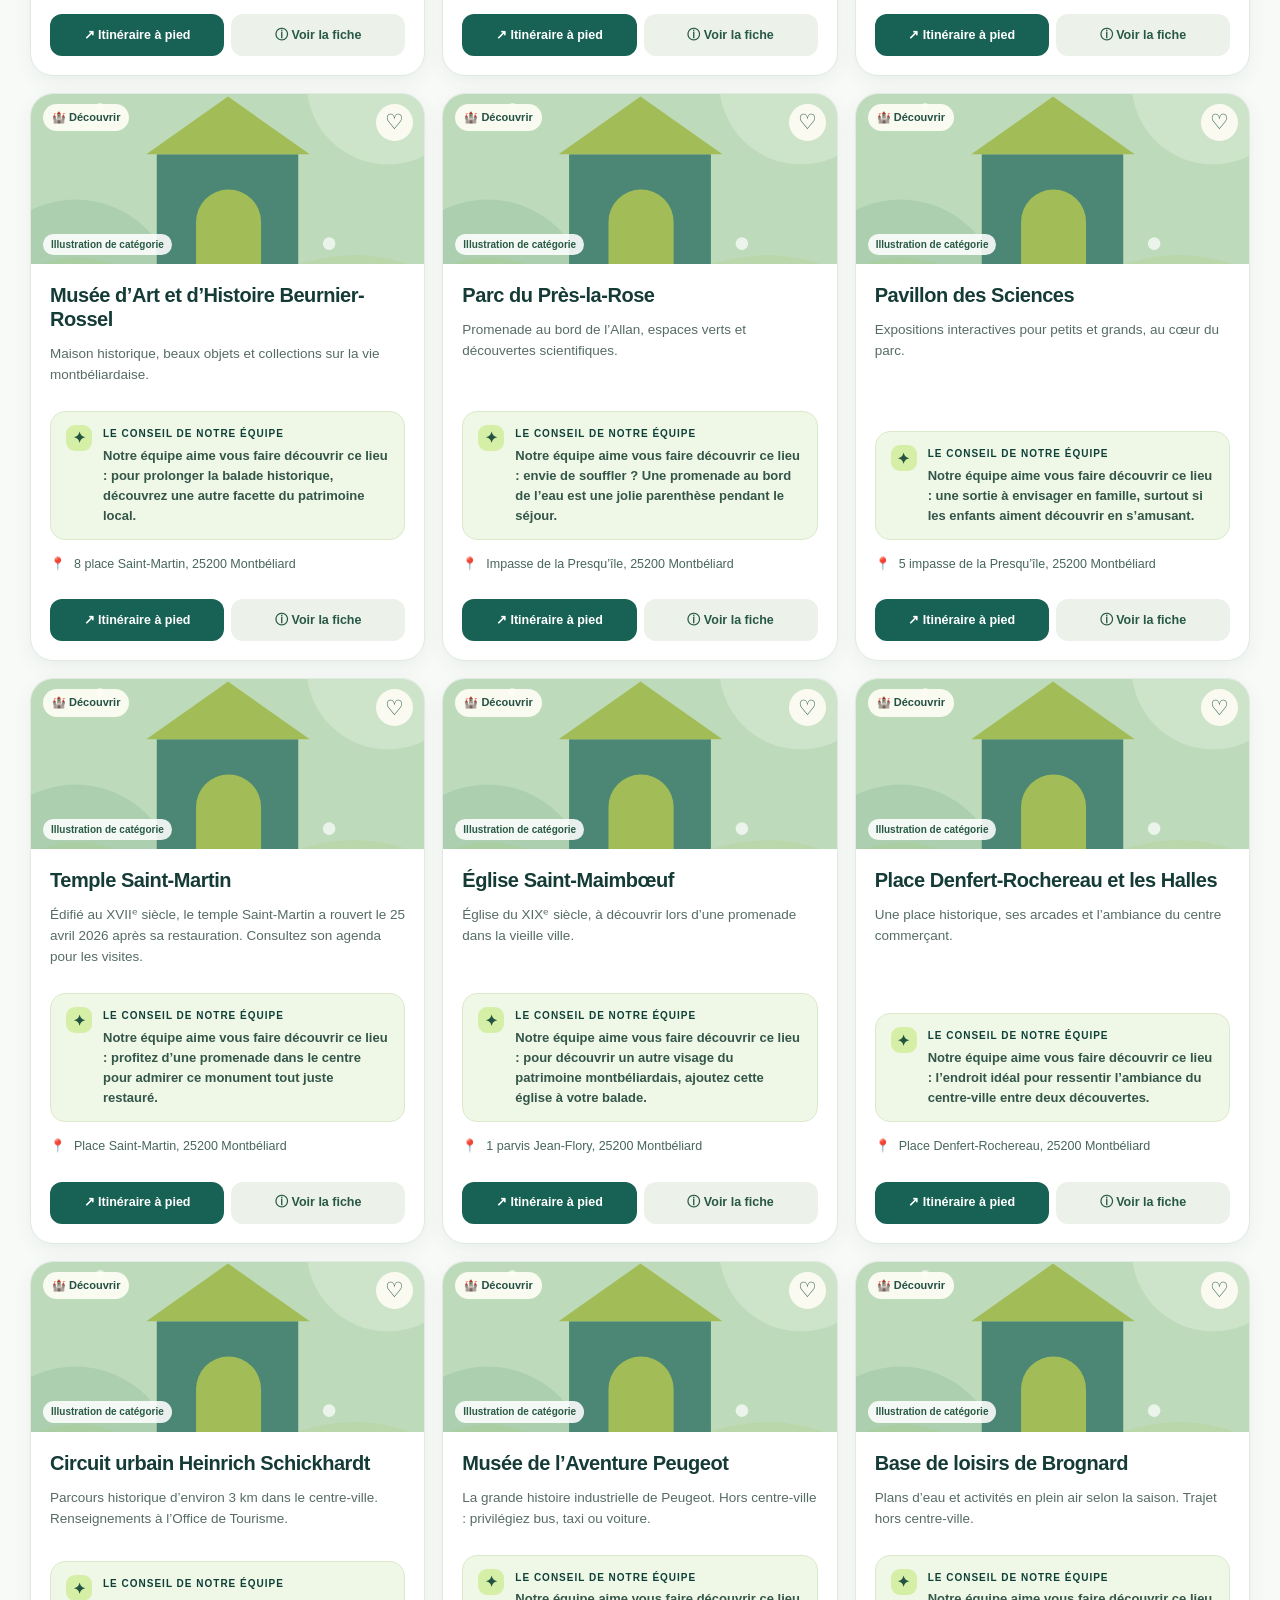
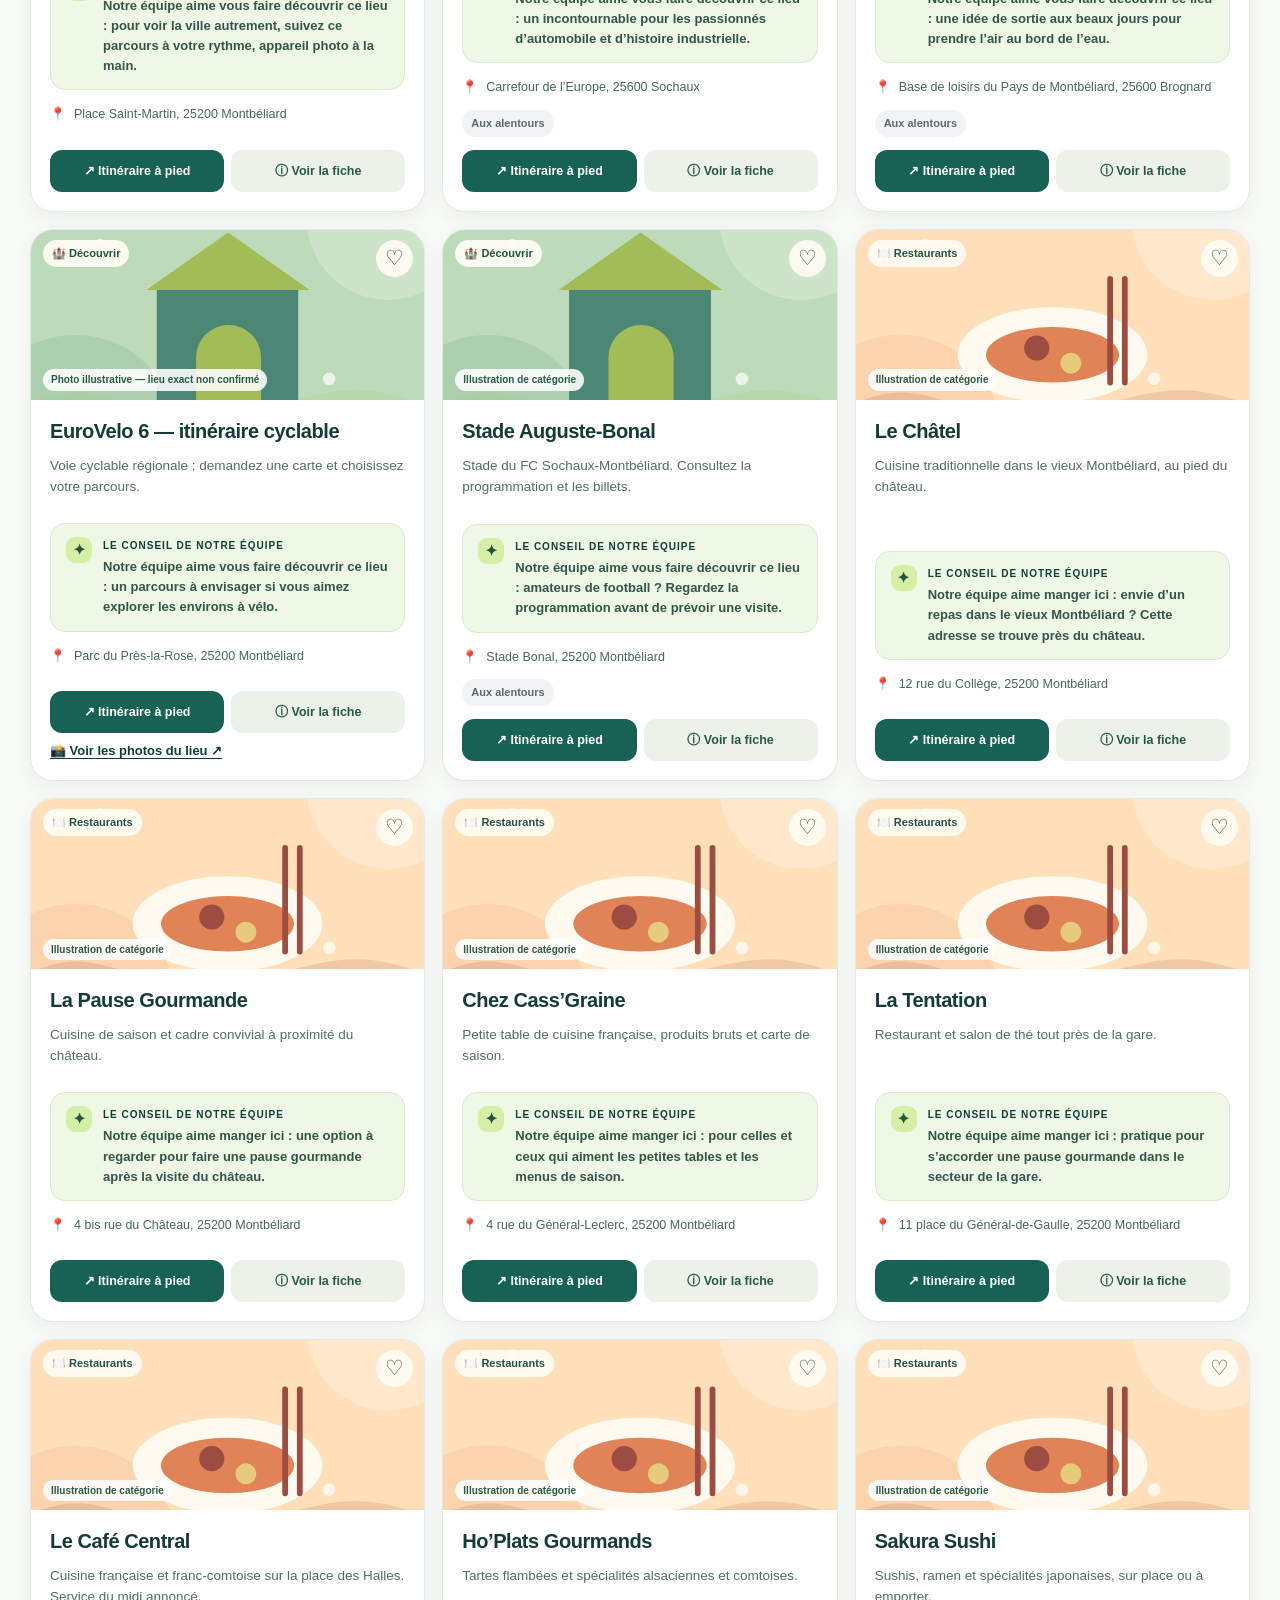
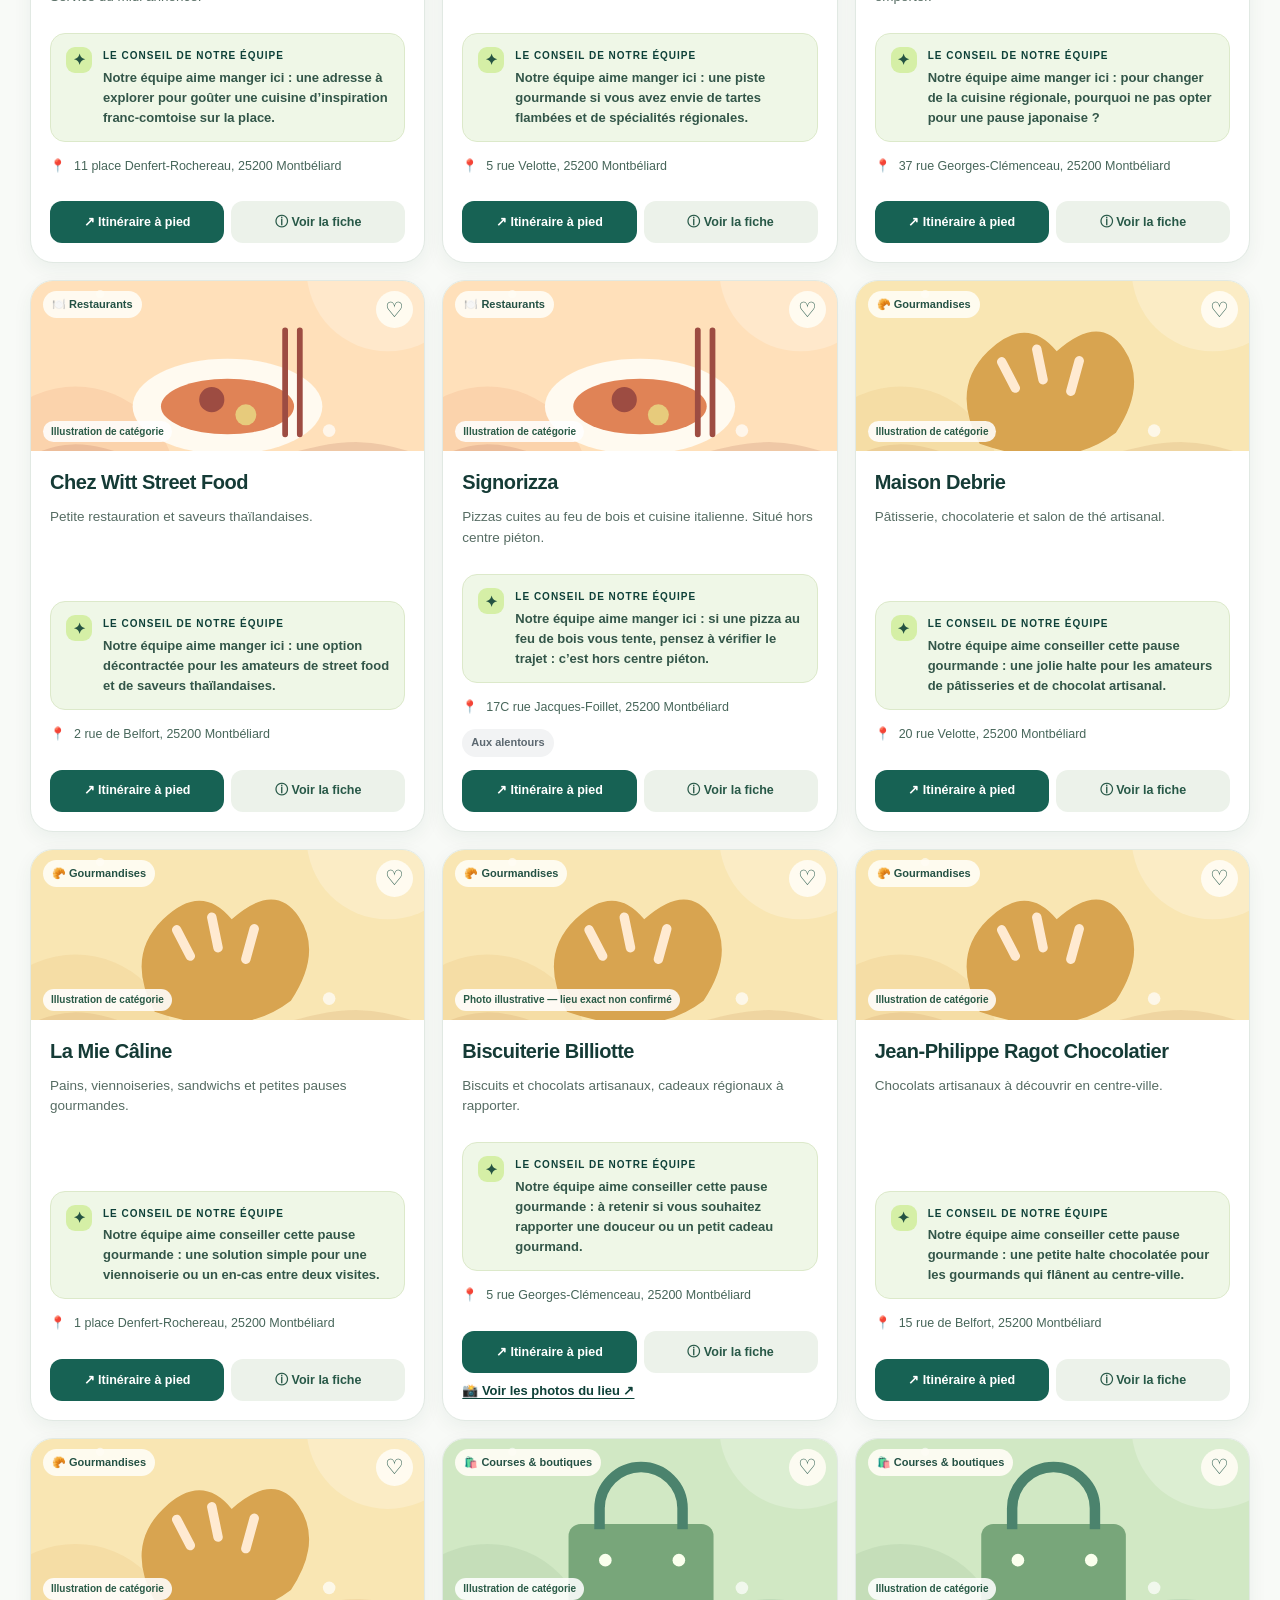
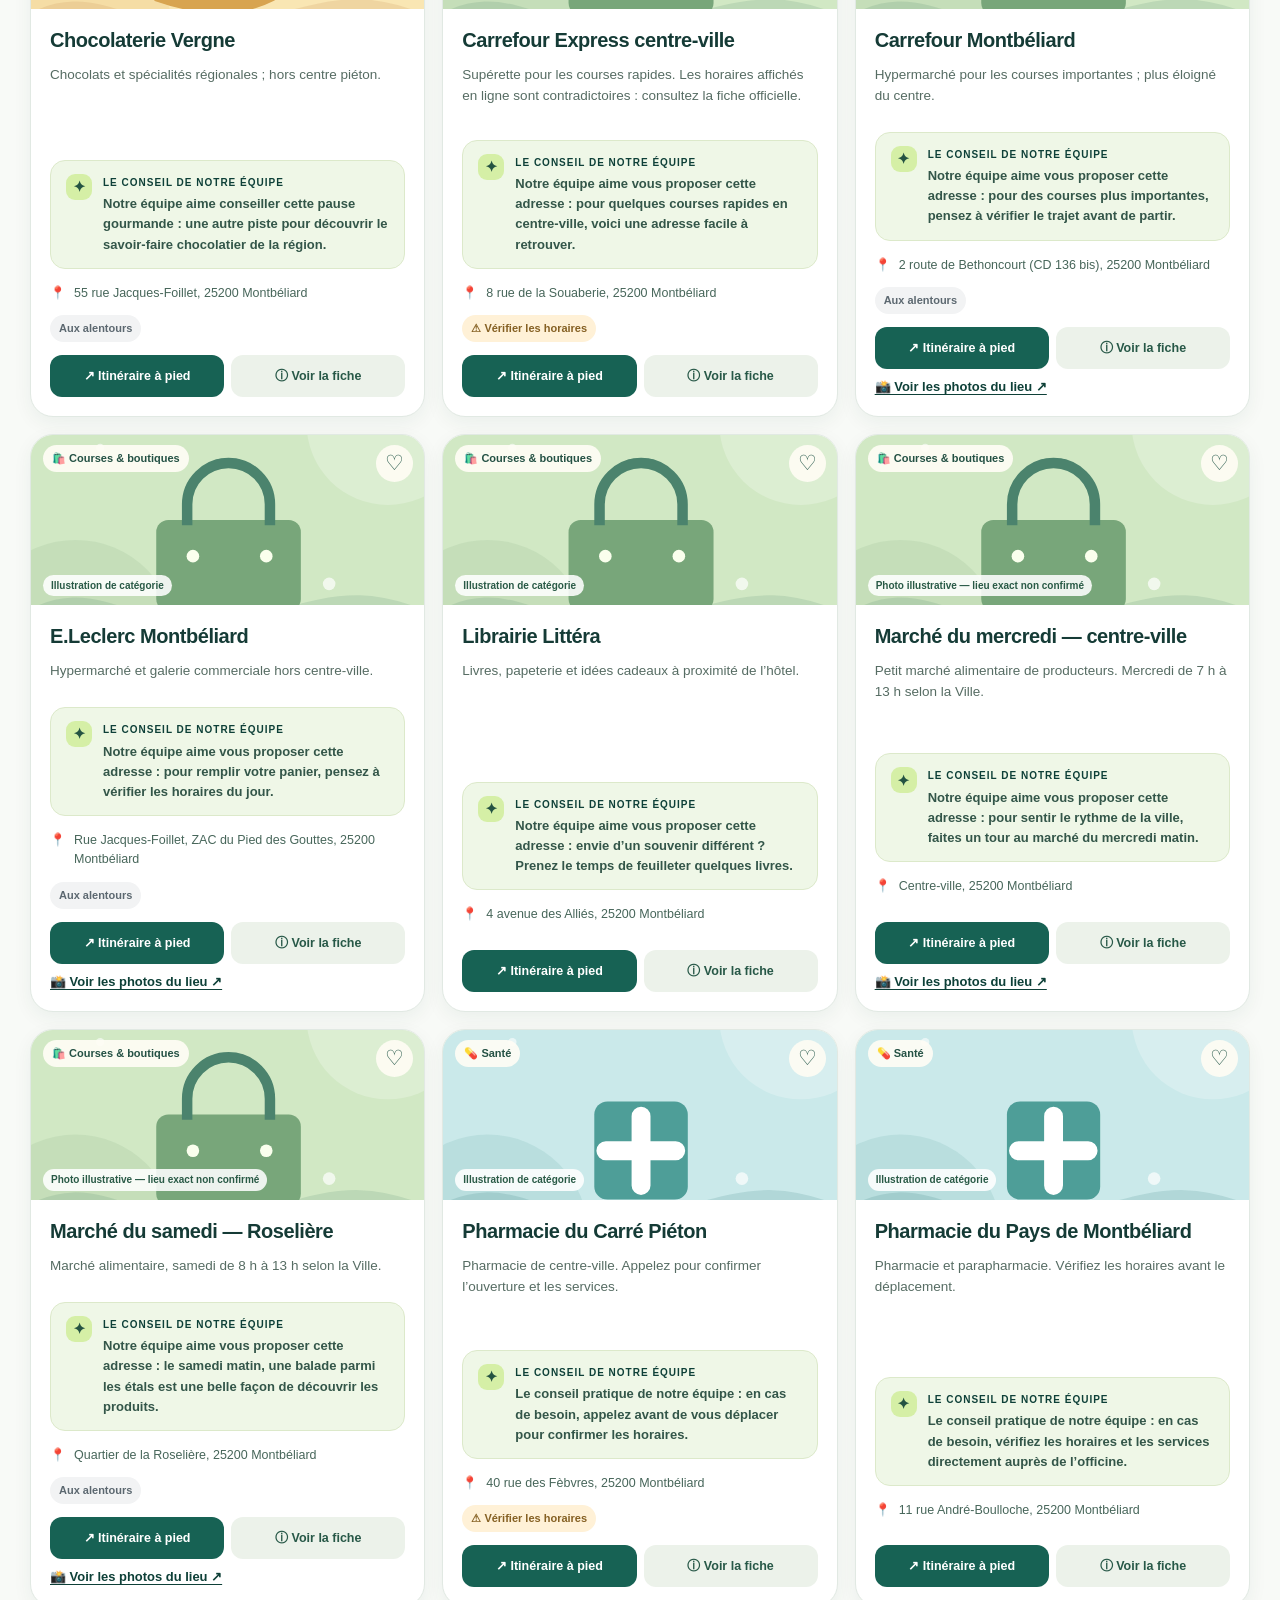
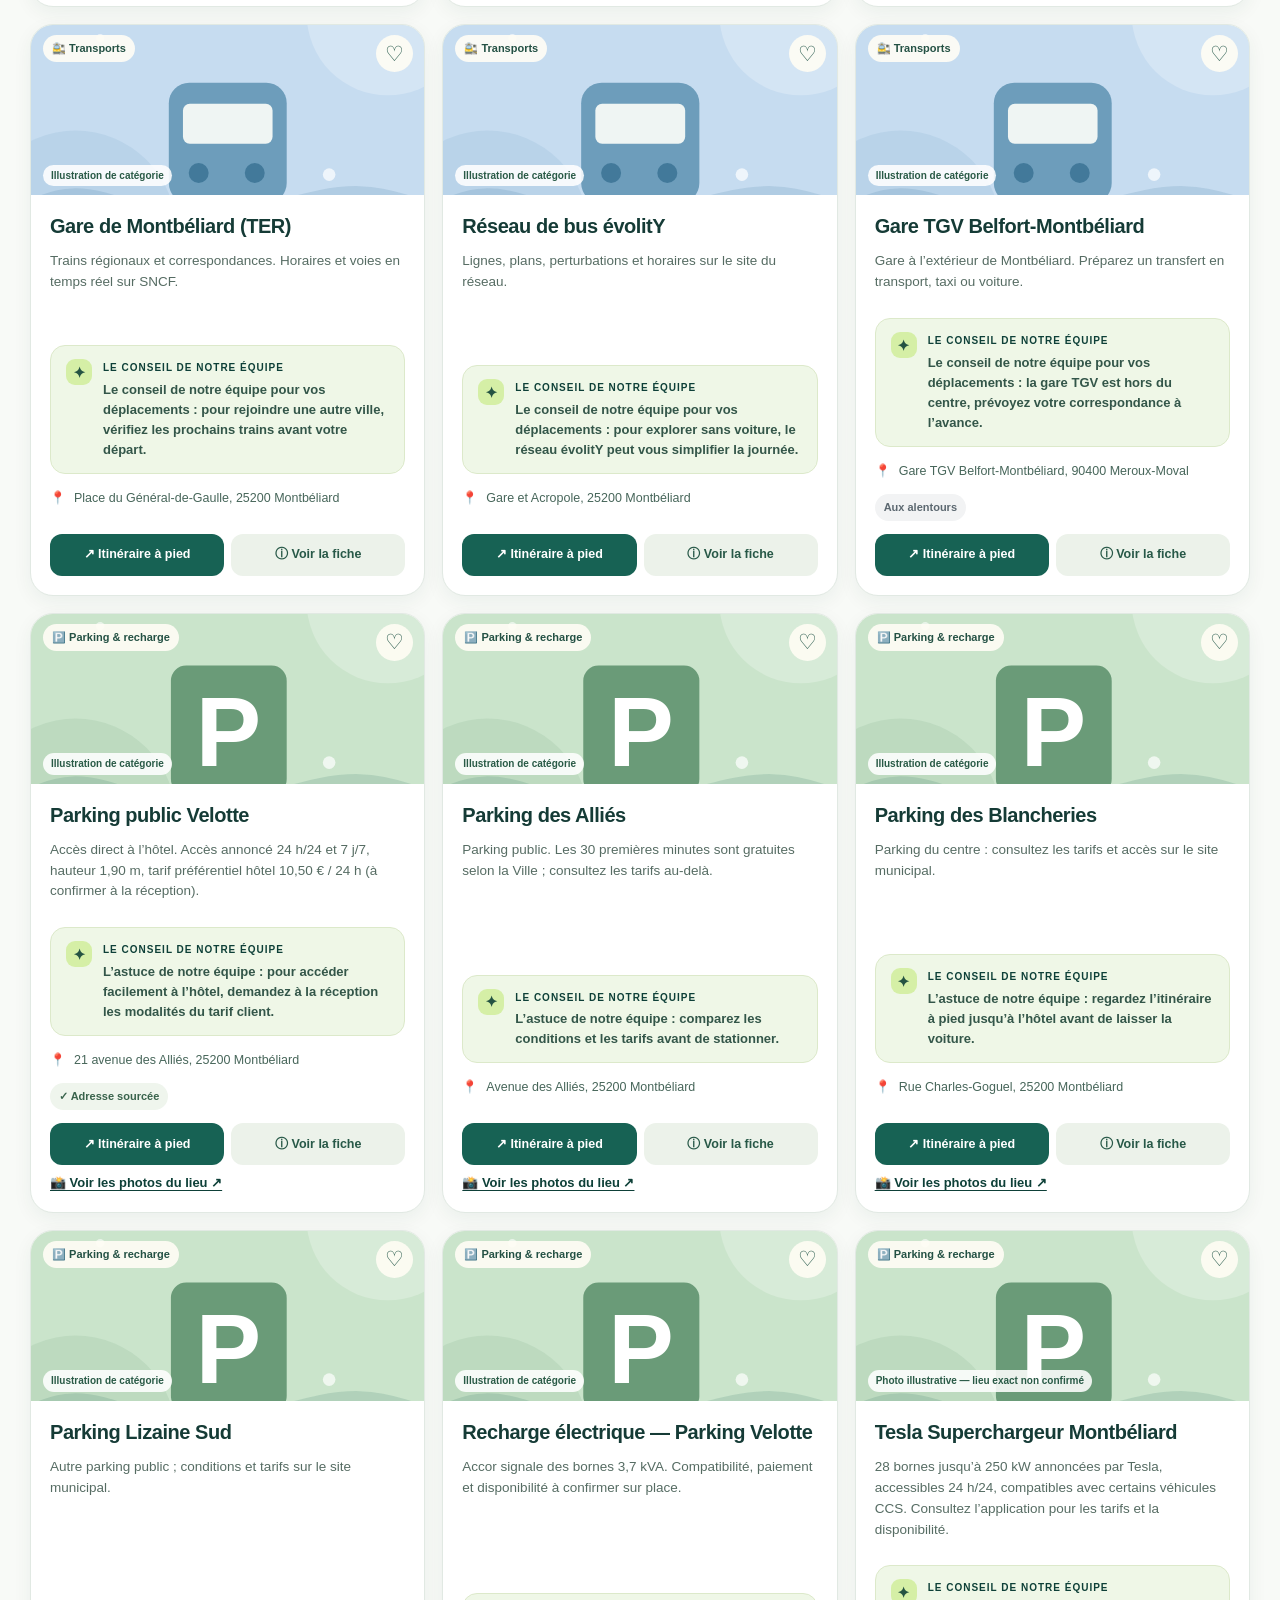
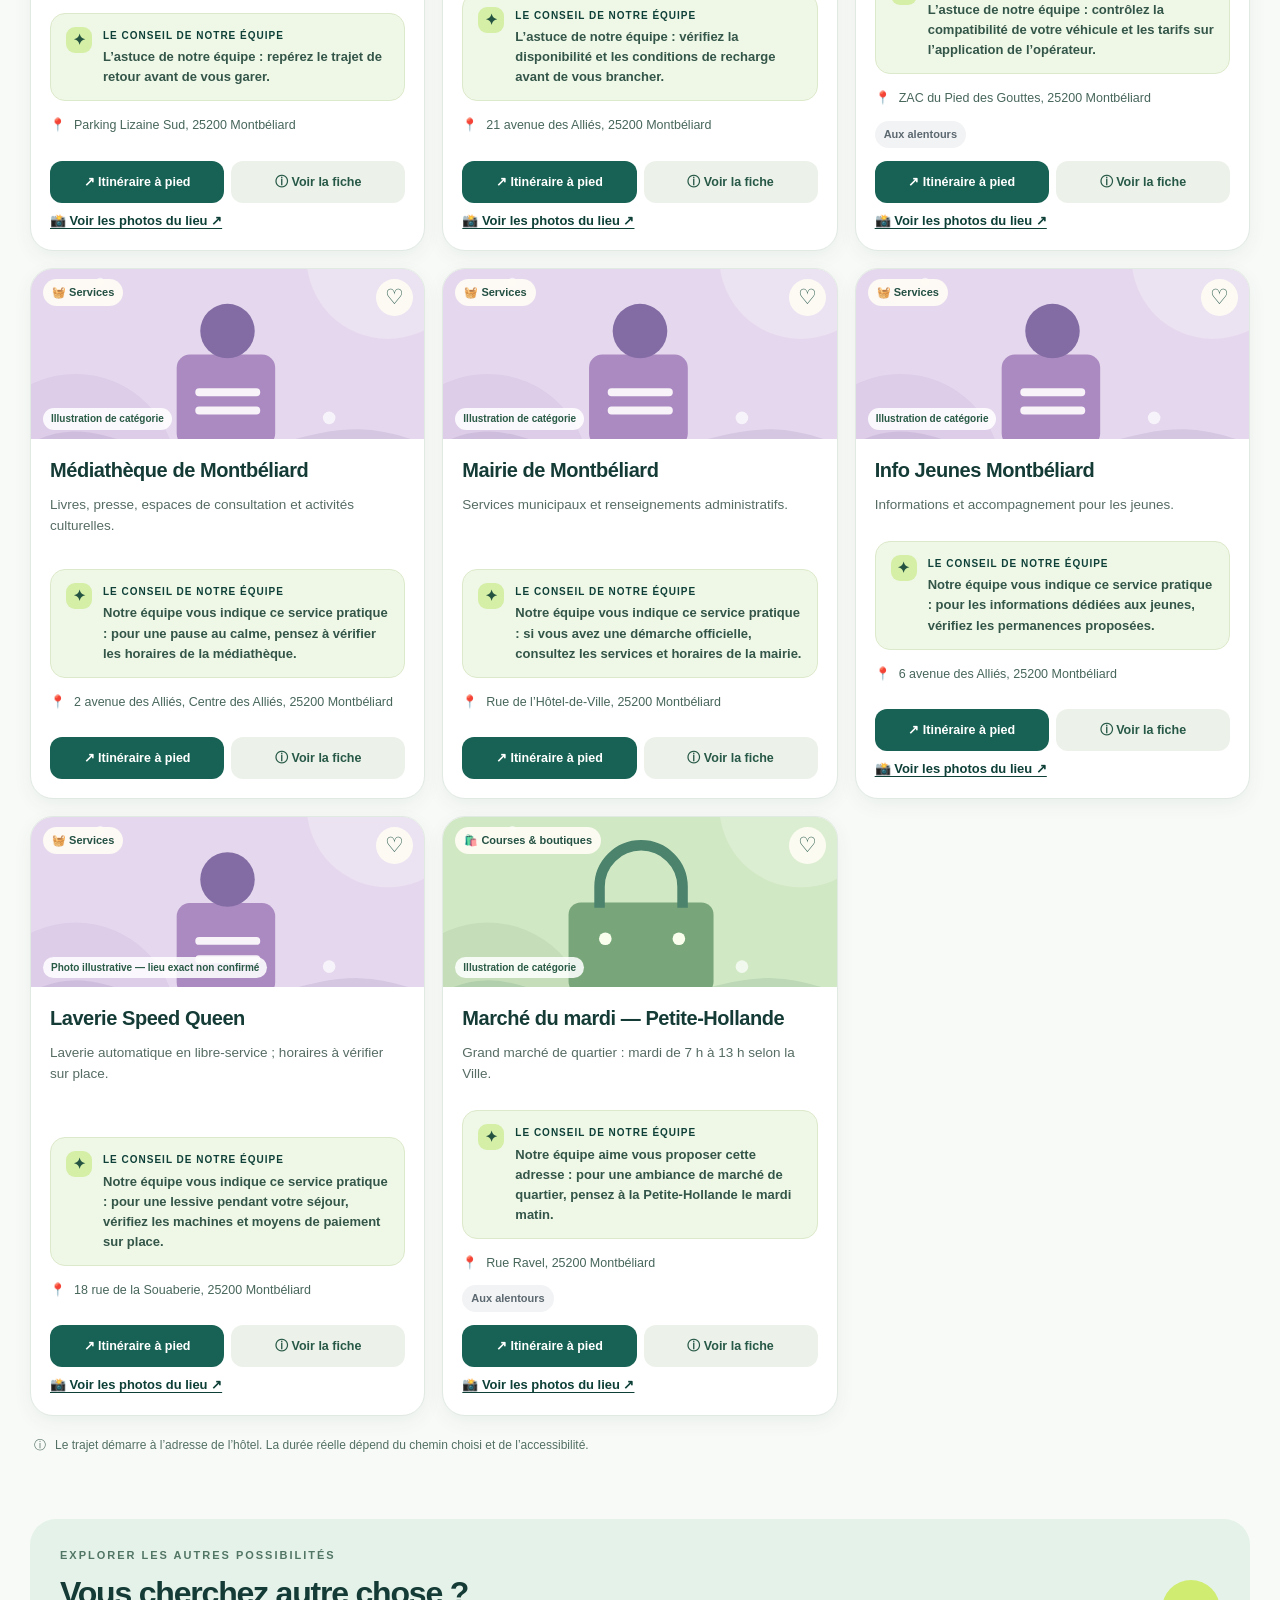
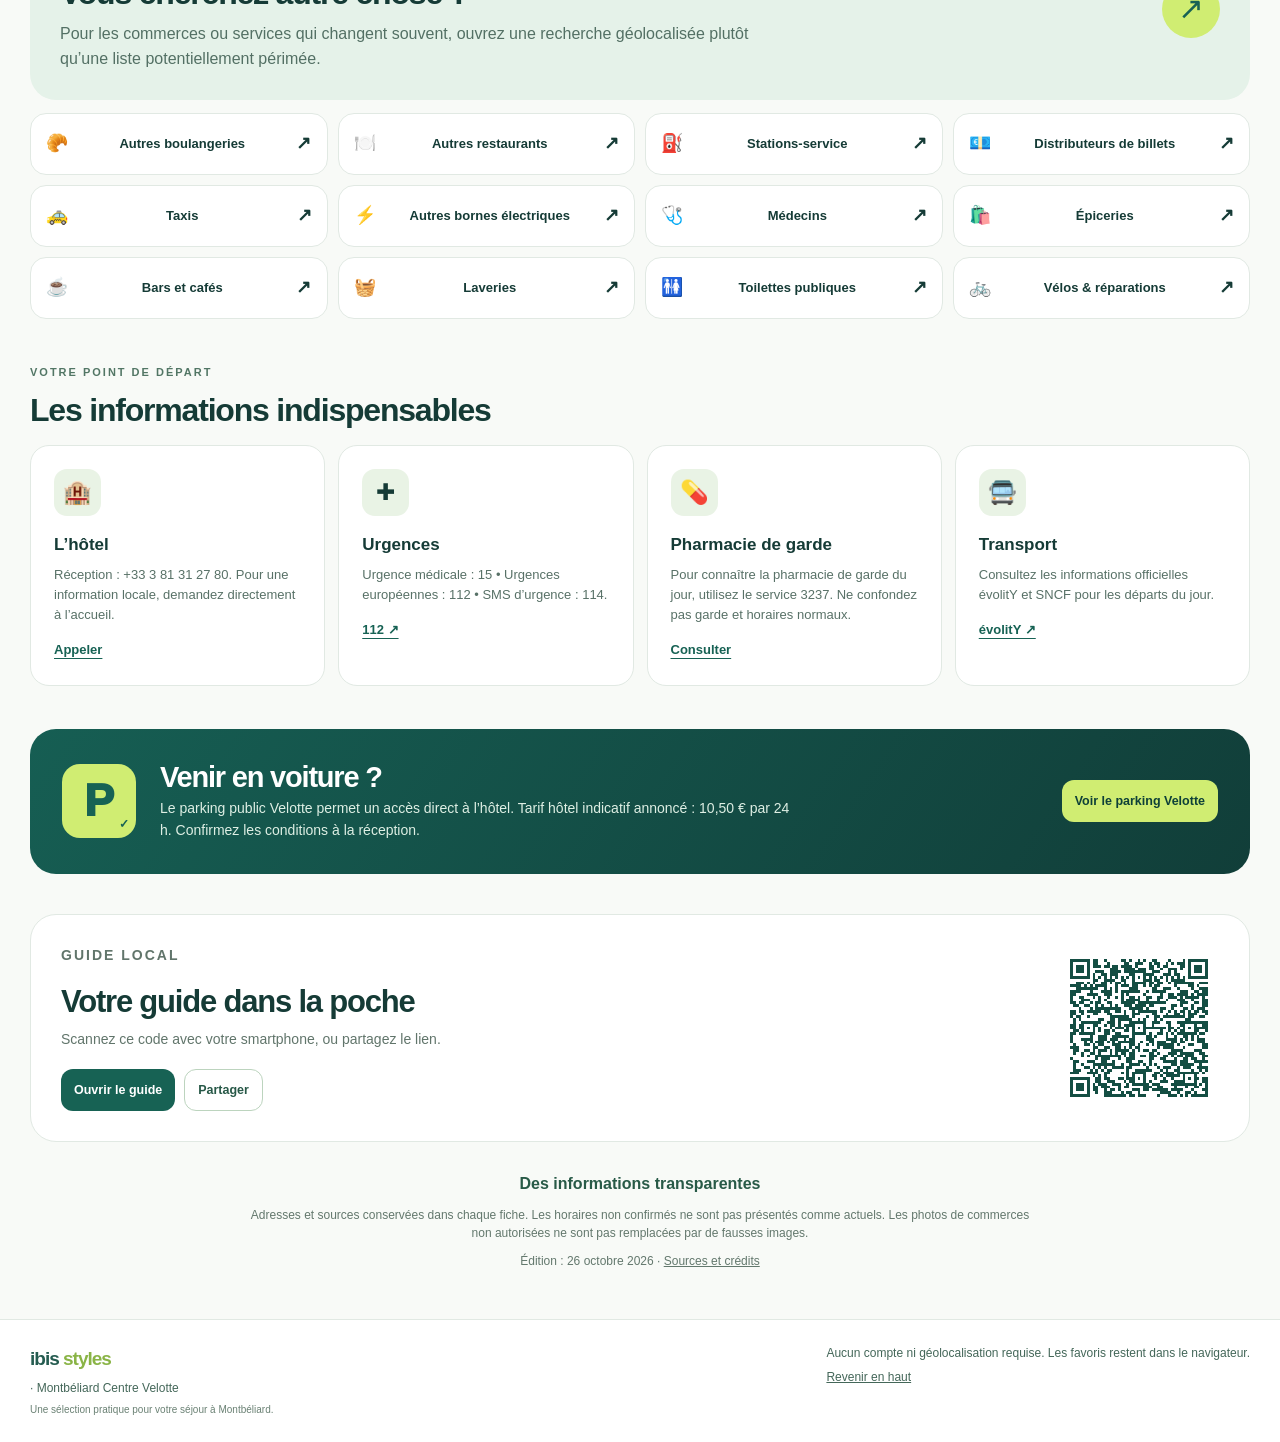
==== commit 7c8a3b4d: "Add files via upload" ====
--- a/index.html
+++ b/index.html
@@ -4,7 +4,7 @@
 <meta name="theme-color" content="#184d3f"><meta name="color-scheme" content="light">
 <meta name="description" content="Guide local multilingue ibis Styles Montbéliard Centre Velotte : restaurants, patrimoine, commerces, transports, pharmacies et itinéraires depuis l’hôtel.">
 <title>Guide local • ibis Styles Montbéliard Centre Velotte</title>
-<link rel="icon" href="images/favicon.svg" type="image/svg+xml"><link rel="stylesheet" href="styles.css?v=20261025-equipe-photos">
+<link rel="icon" href="images/favicon.svg" type="image/svg+xml"><link rel="stylesheet" href="styles.css?v=20261026-liens-404-v2">
 <link rel="preconnect" href="https://www.google.com" crossorigin>
 </head><body>
 <a class="skip" href="#main" data-i18n="skip">Aller au contenu</a>
@@ -20,5 +20,5 @@
 <section class="trust shell"><h2 data-i18n="trustTitle">Des informations transparentes</h2><p data-i18n="trustText">Adresses et sources conservées dans chaque fiche. Les horaires non confirmés ne sont pas présentés comme actuels. Les photos de commerces non autorisées ne sont pas remplacées par de fausses images.</p><p class="update"><span data-i18n="updateLabel">Édition : 25 octobre 2026</span> · <a href="sources.html" data-i18n="credits">Sources et crédits</a></p></section>
 </main><footer class="footer"><div class="shell footer-inner"><span><b>ibis <i>styles</i></b> · Montbéliard Centre Velotte<small data-i18n="madeFor">Une sélection pratique pour votre séjour à Montbéliard.</small></span><span><span data-i18n="privacy">Aucun compte ni géolocalisation requise. Les favoris restent dans le navigateur.</span><a href="#top" data-i18n="backTop">Revenir en haut</a></span></div></footer>
 <dialog class="modal" id="details" aria-modal="true"><div class="dialog-inner" id="dialog-content"></div></dialog><div class="toast" id="toast" role="status" hidden></div>
-<script src="data.js?v=20261025-equipe-photos" defer></script><script src="translations.js?v=20261025-equipe-photos" defer></script><script src="app.js?v=20261025-equipe-photos" defer></script>
+<script src="data.js?v=20261026-liens-404-v2" defer></script><script src="translations.js?v=20261026-liens-404-v2" defer></script><script src="app.js?v=20261026-liens-404-v2" defer></script>
 </body></html>
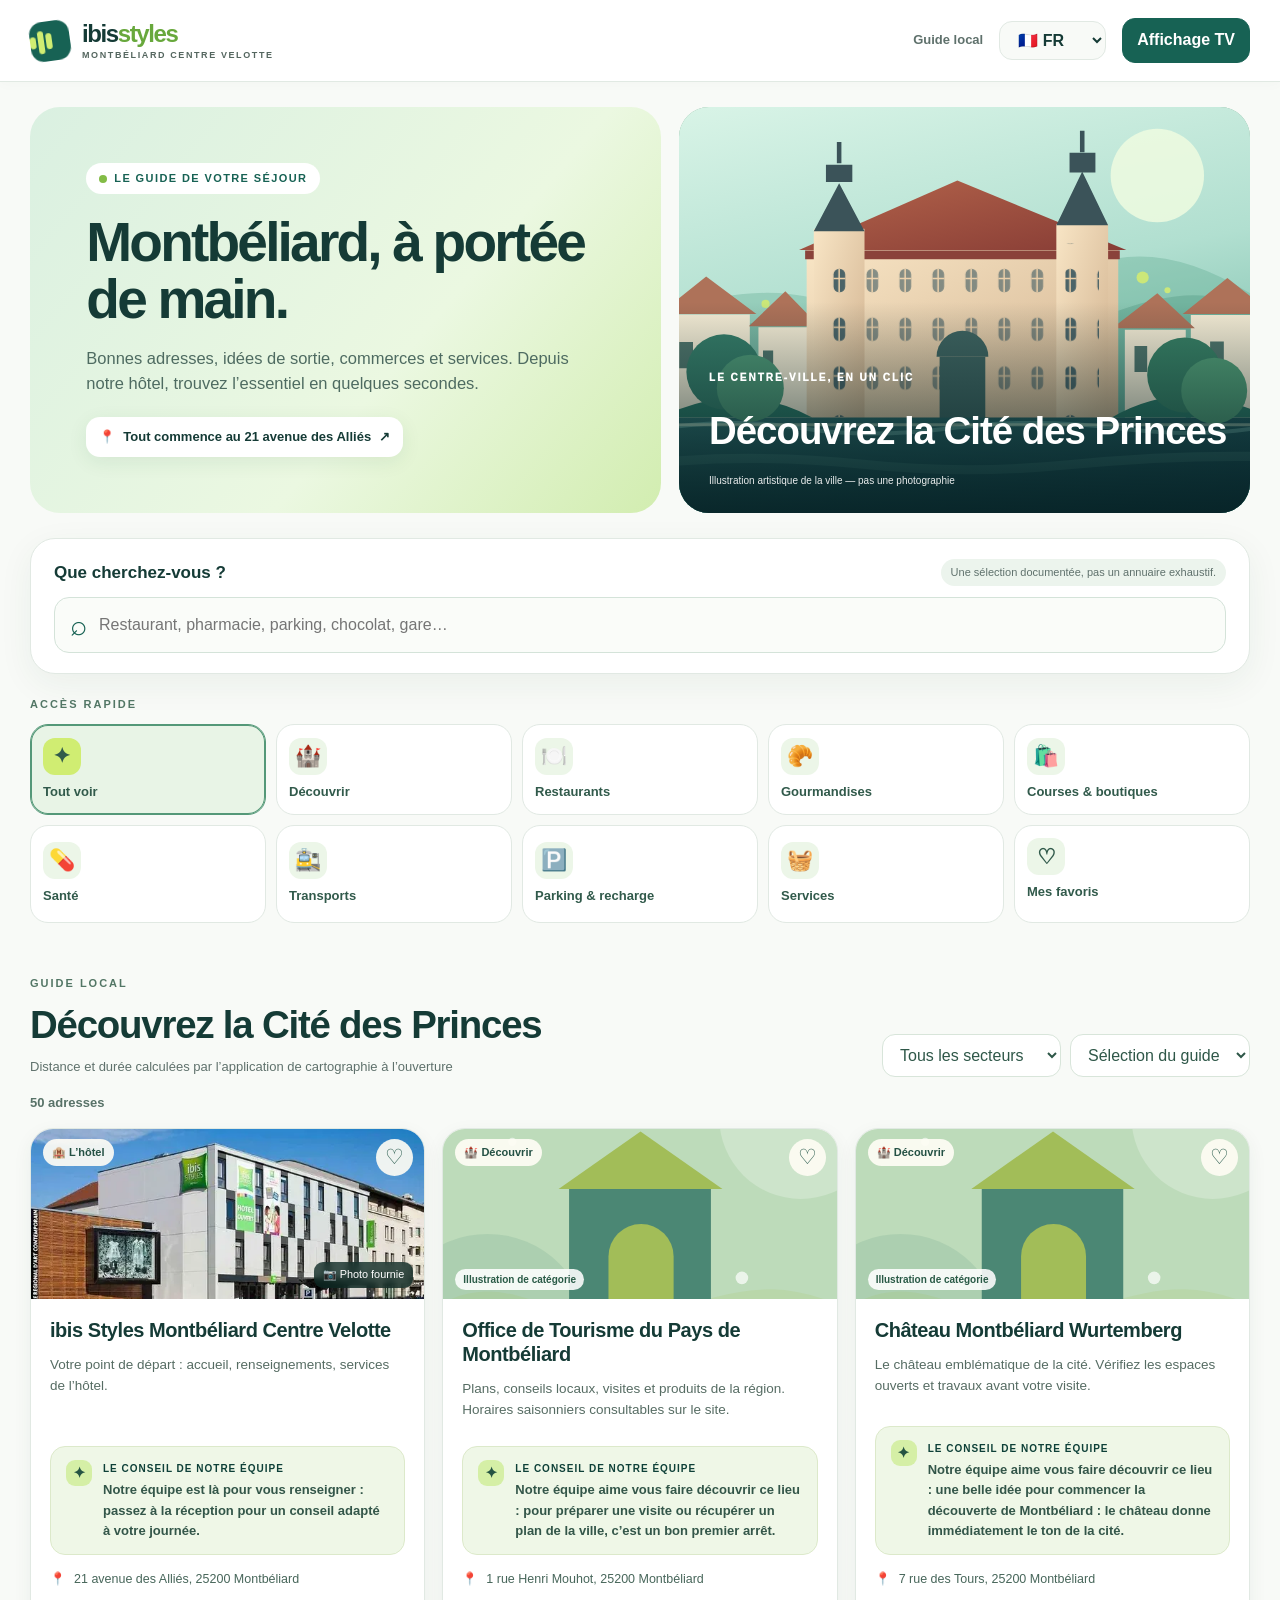
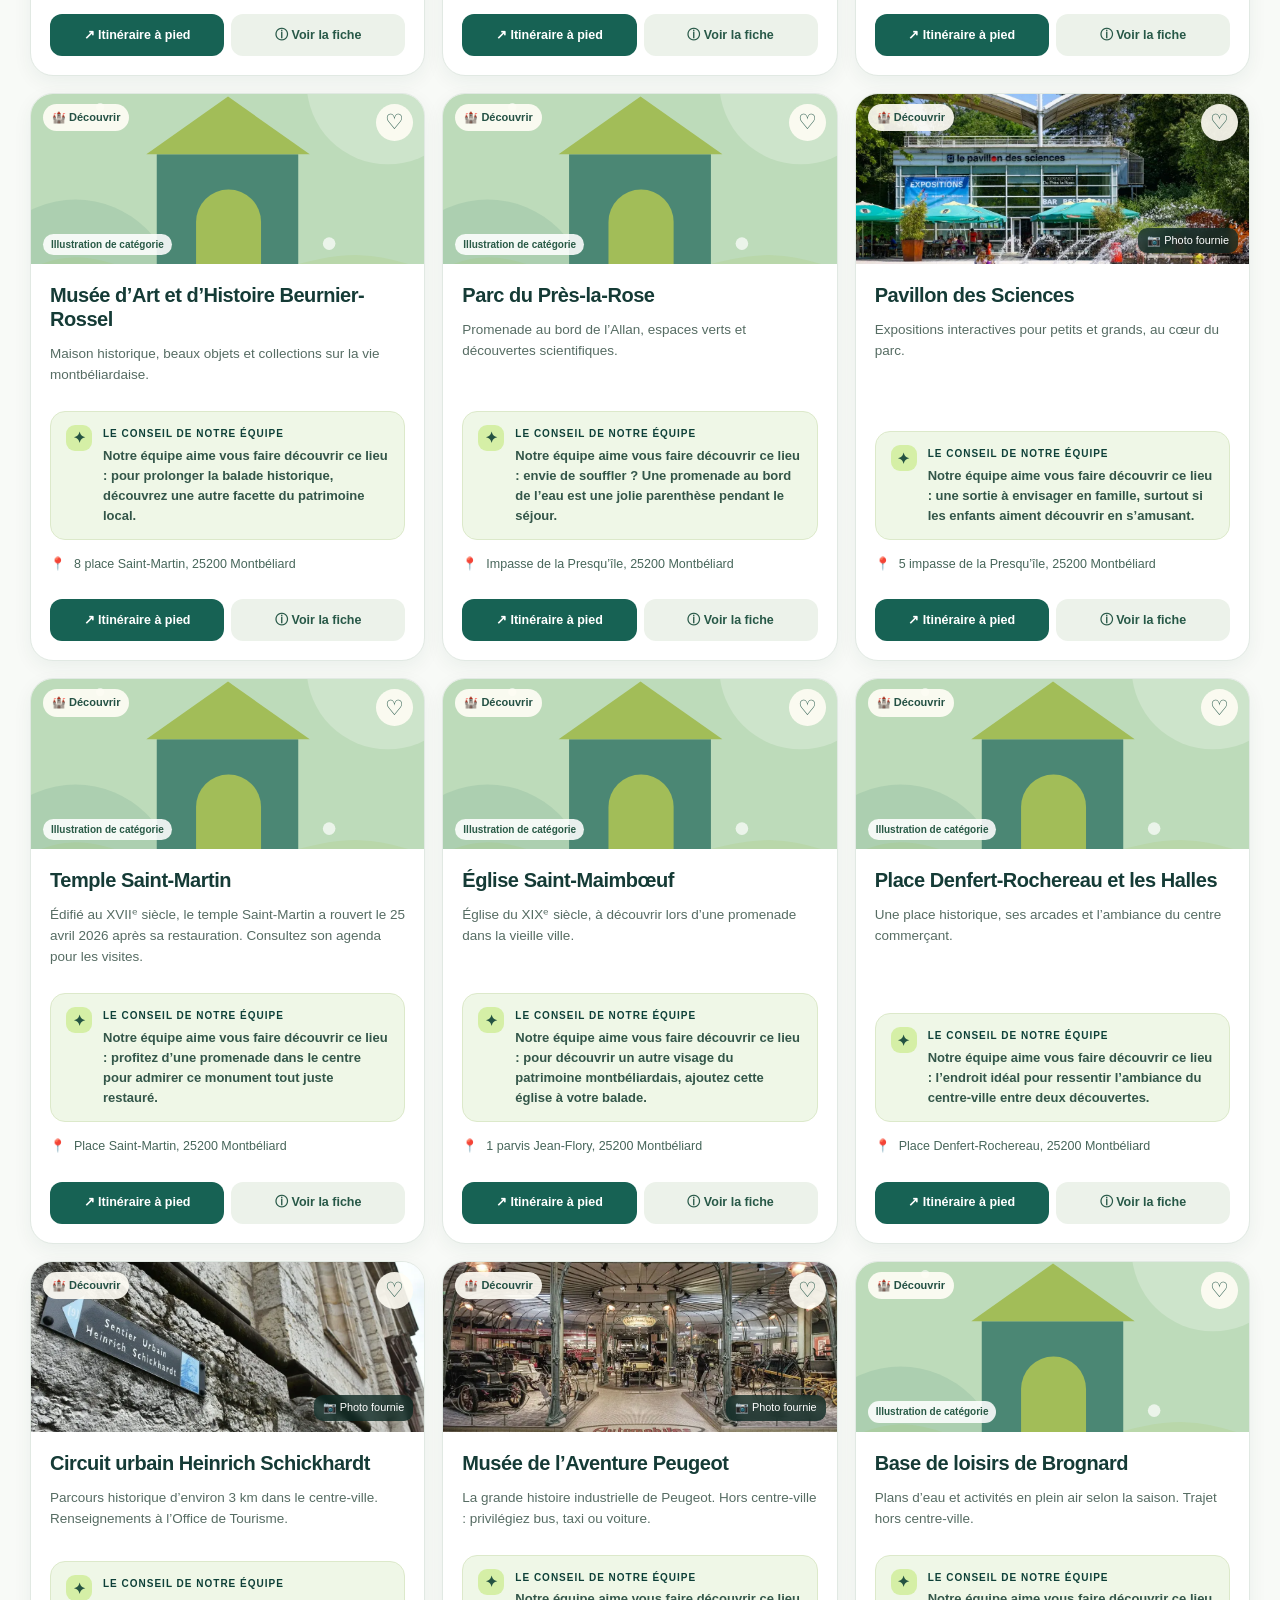
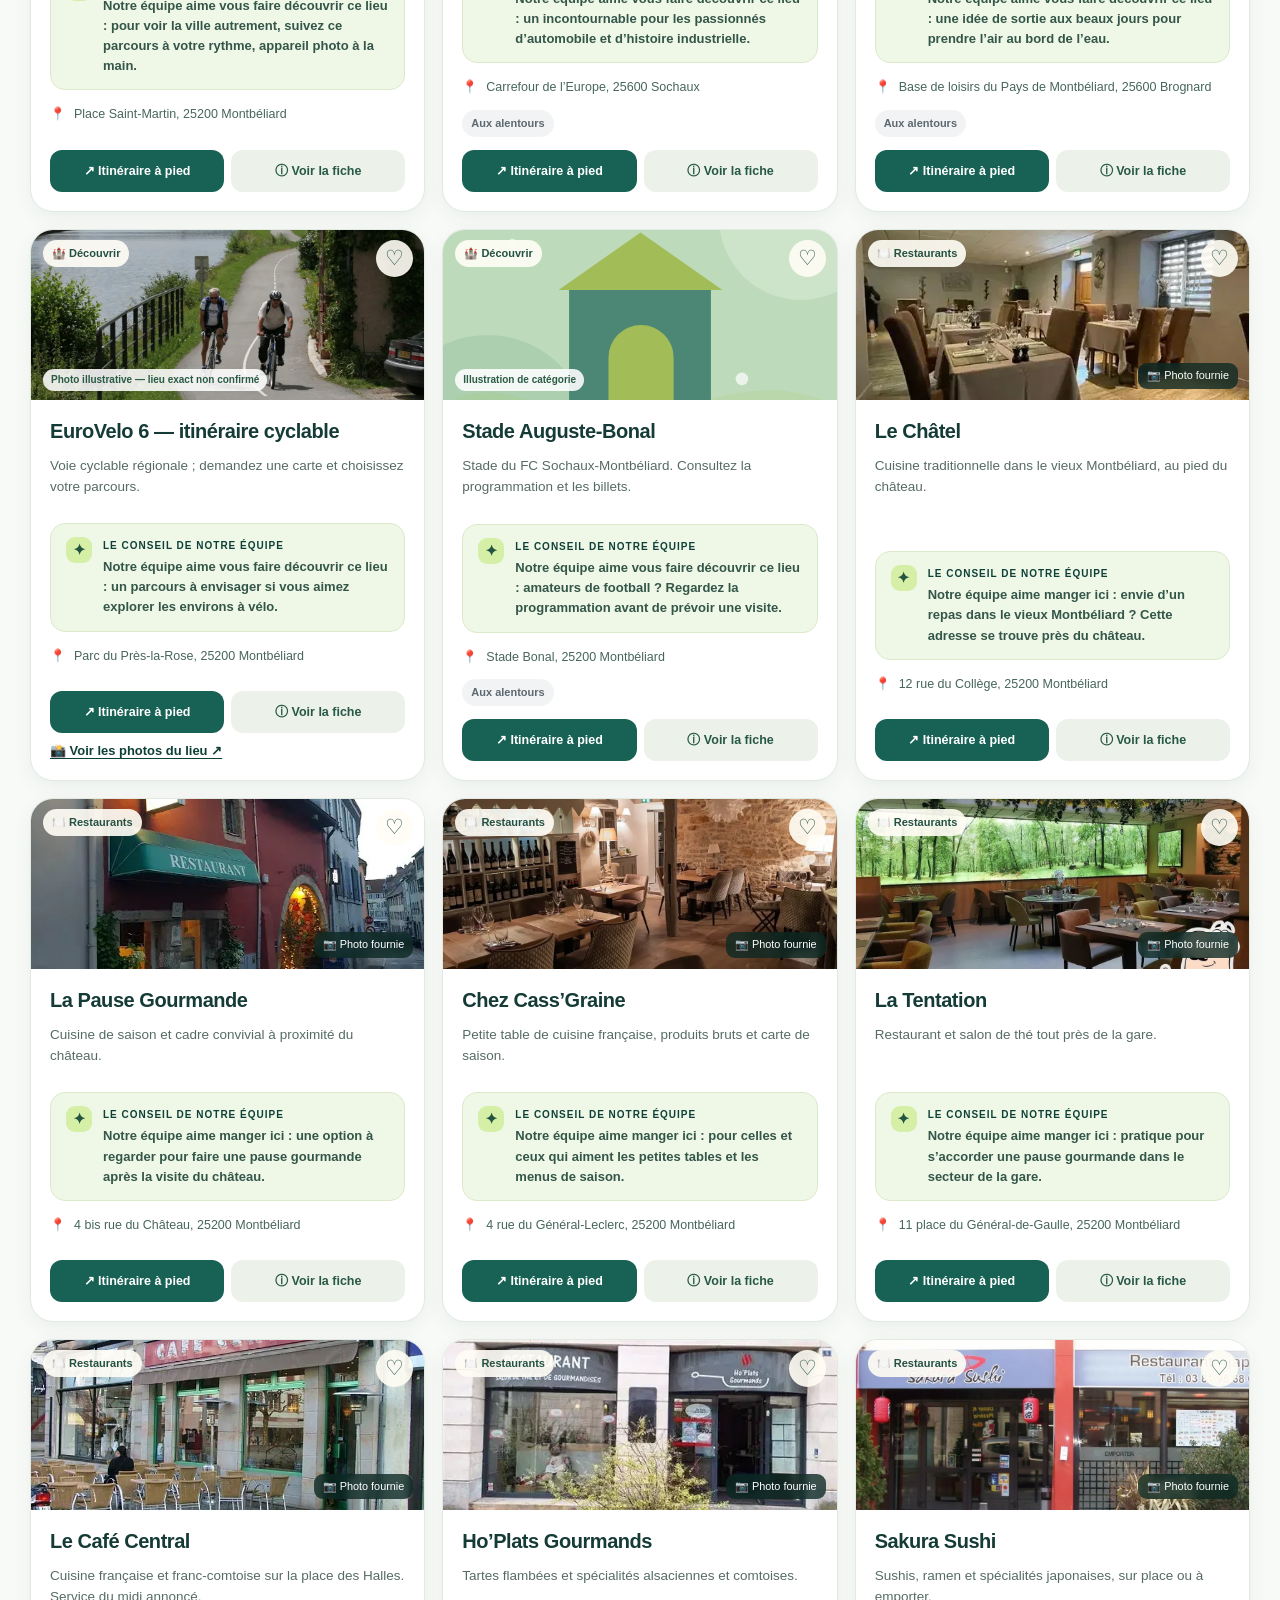
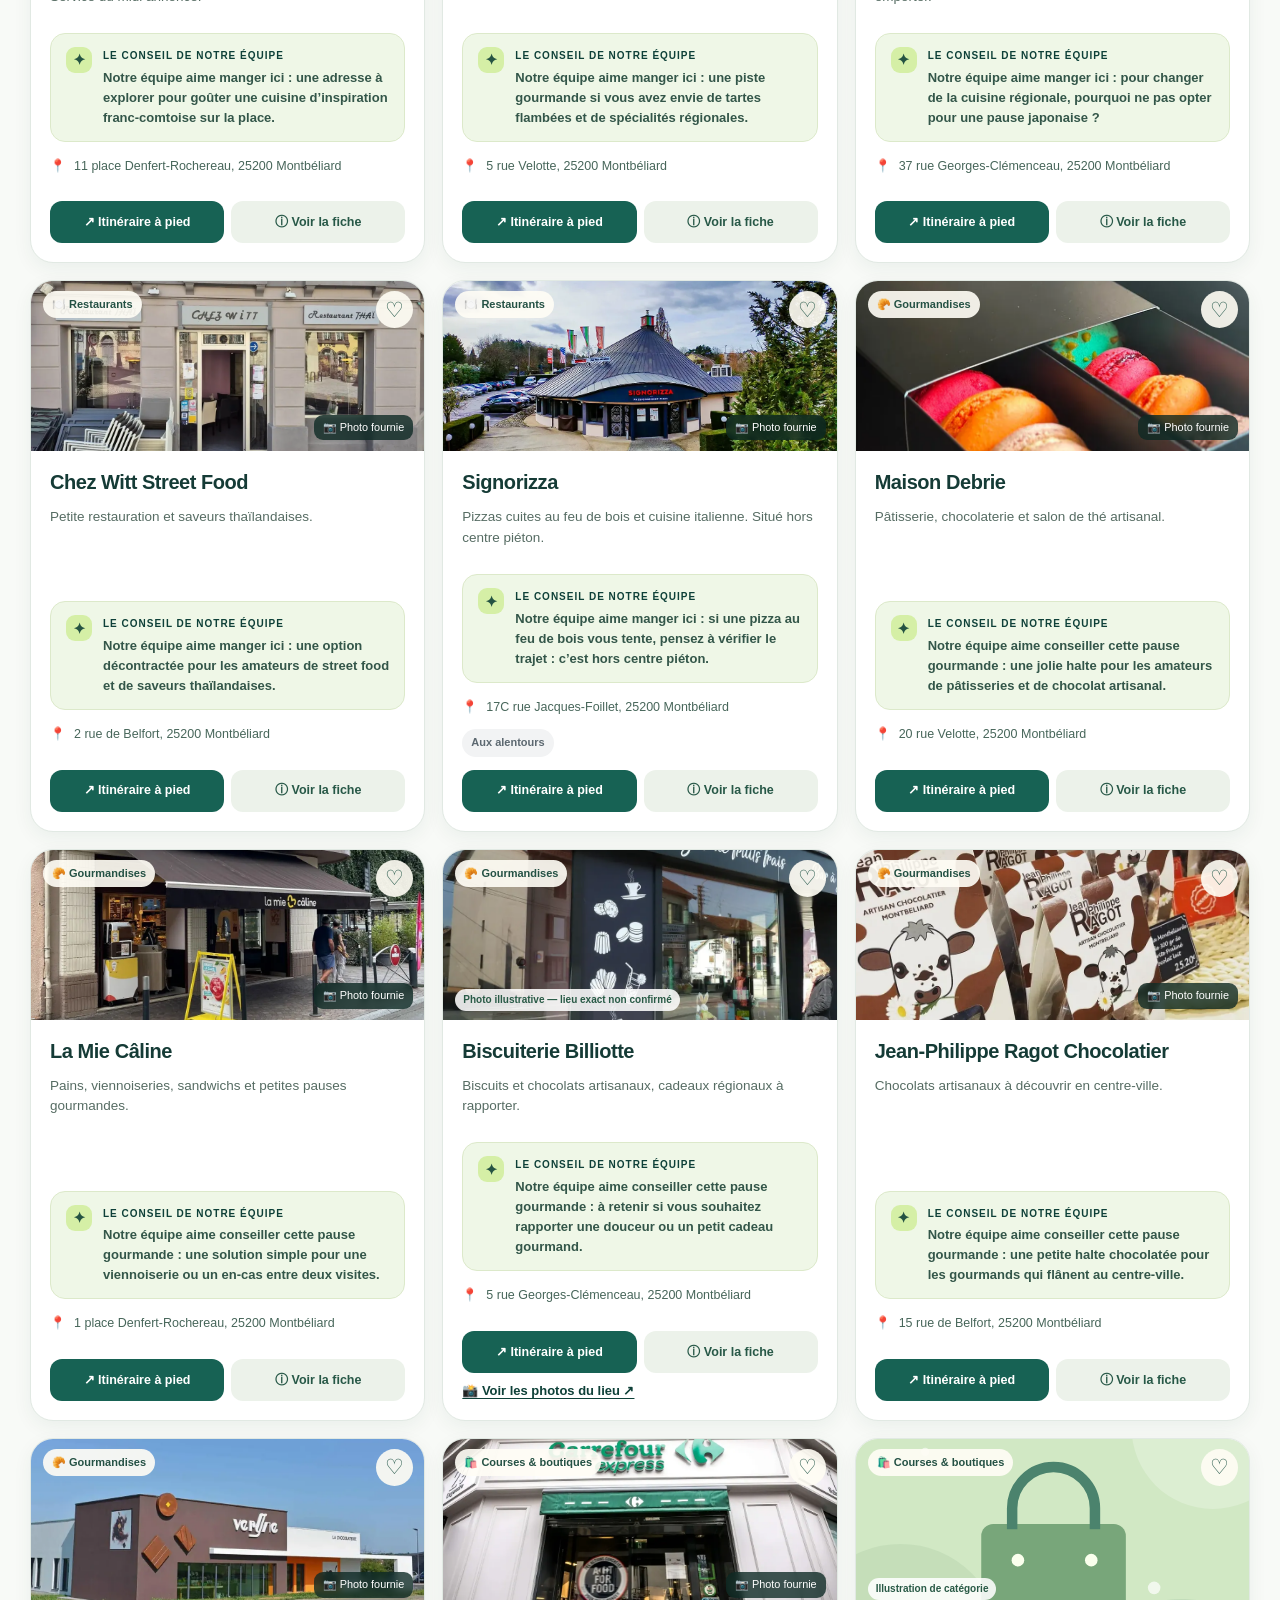
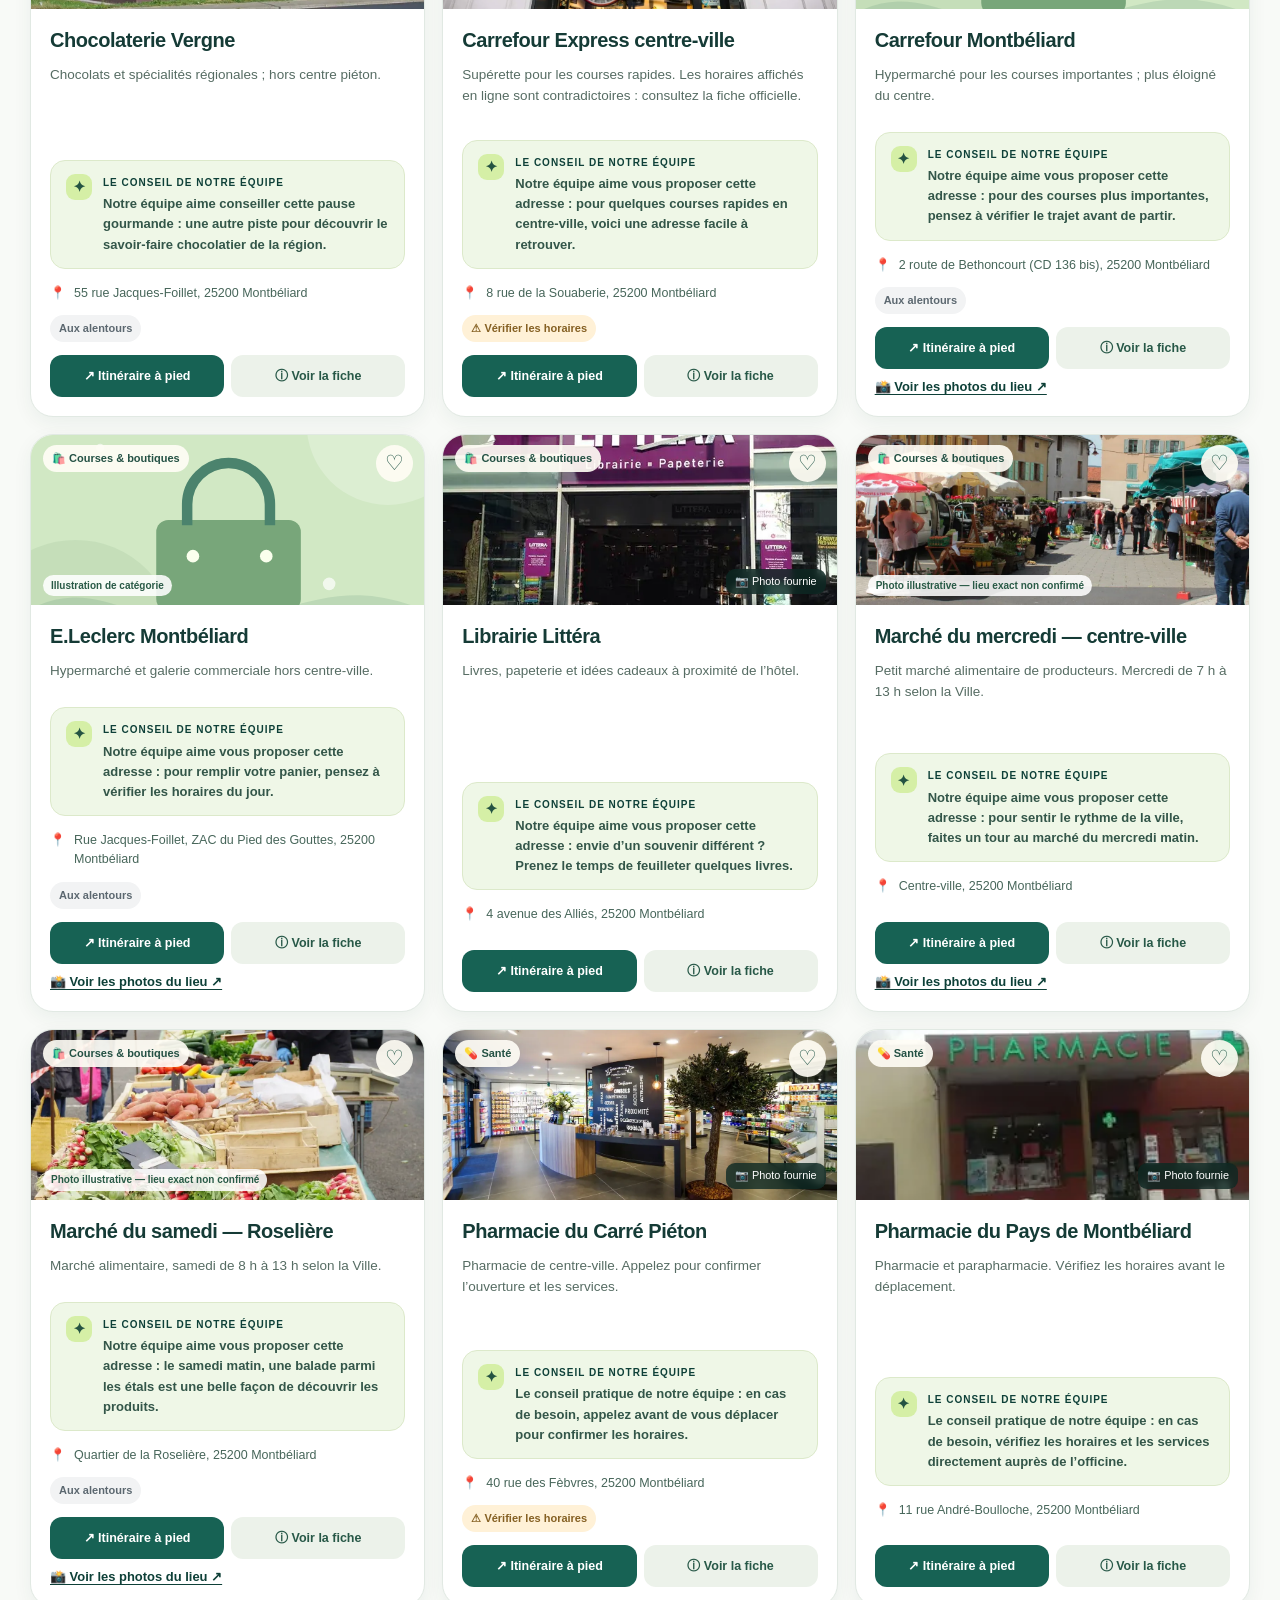
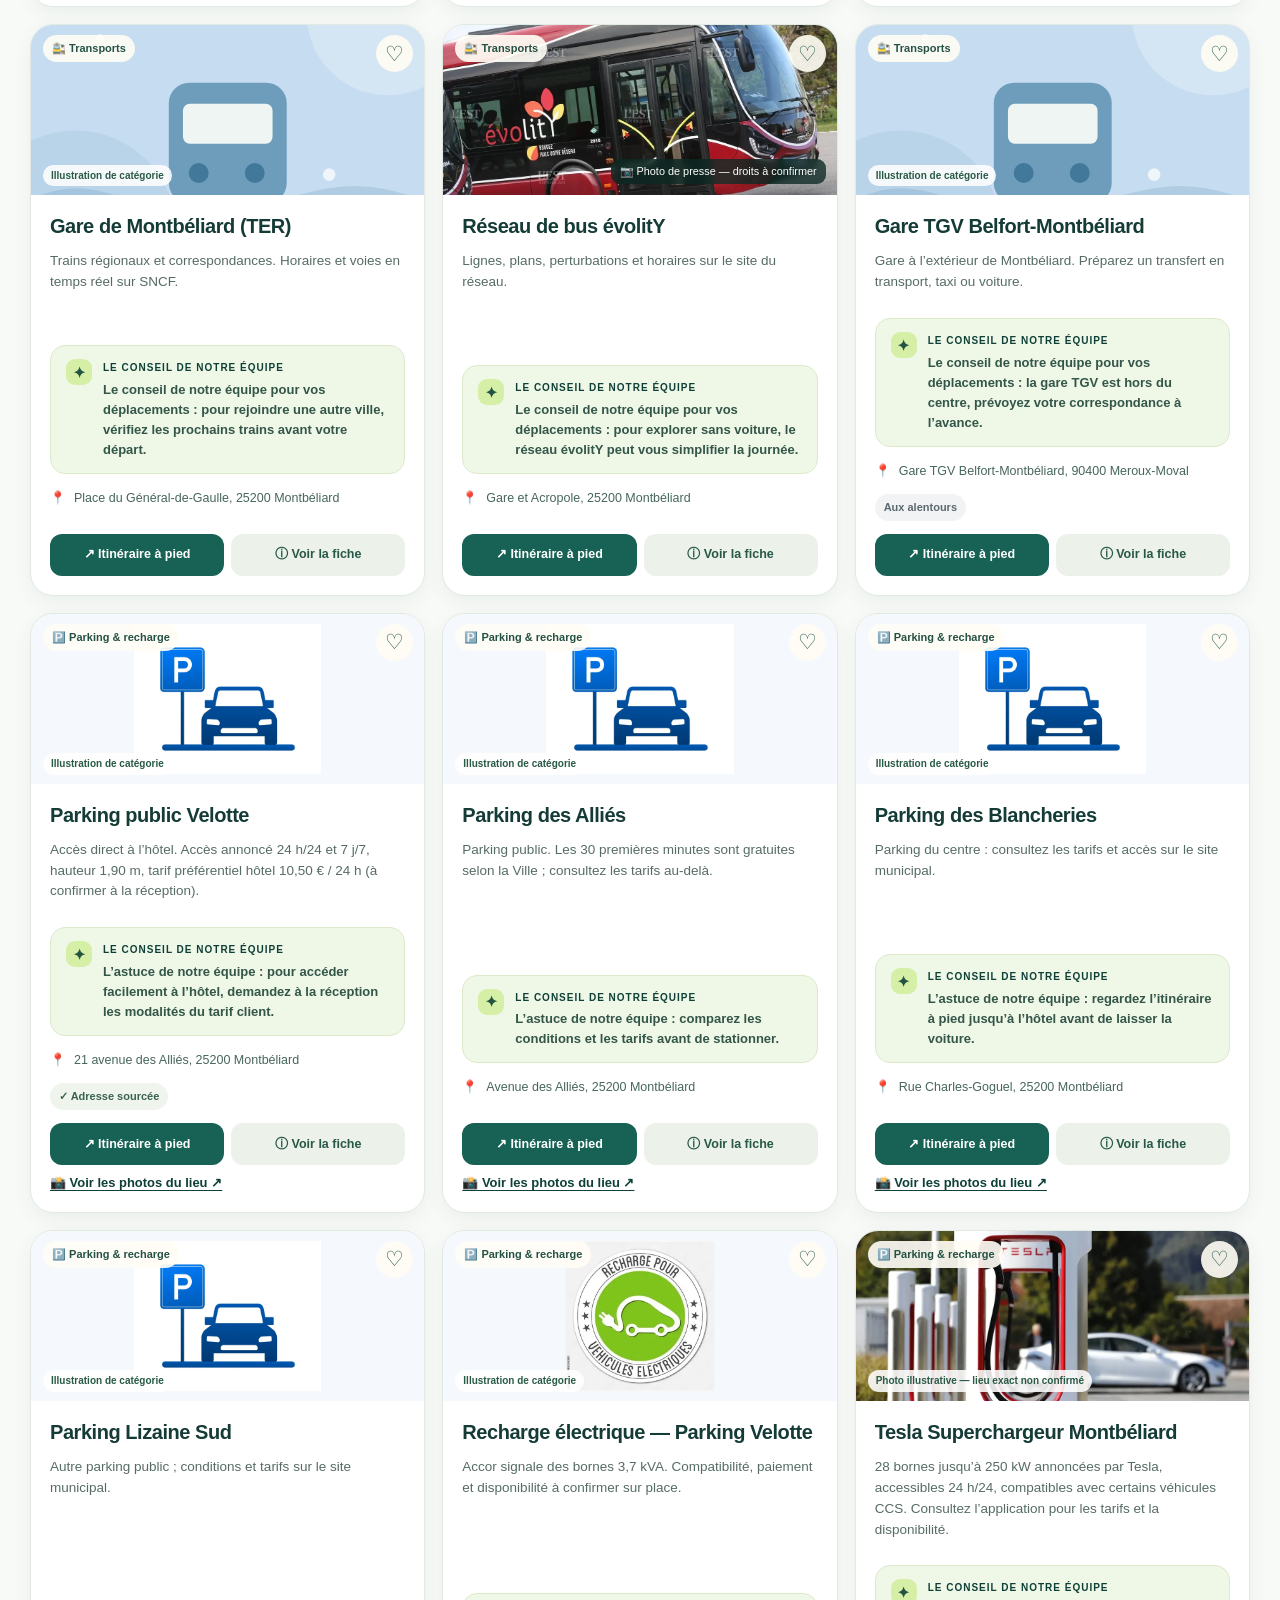
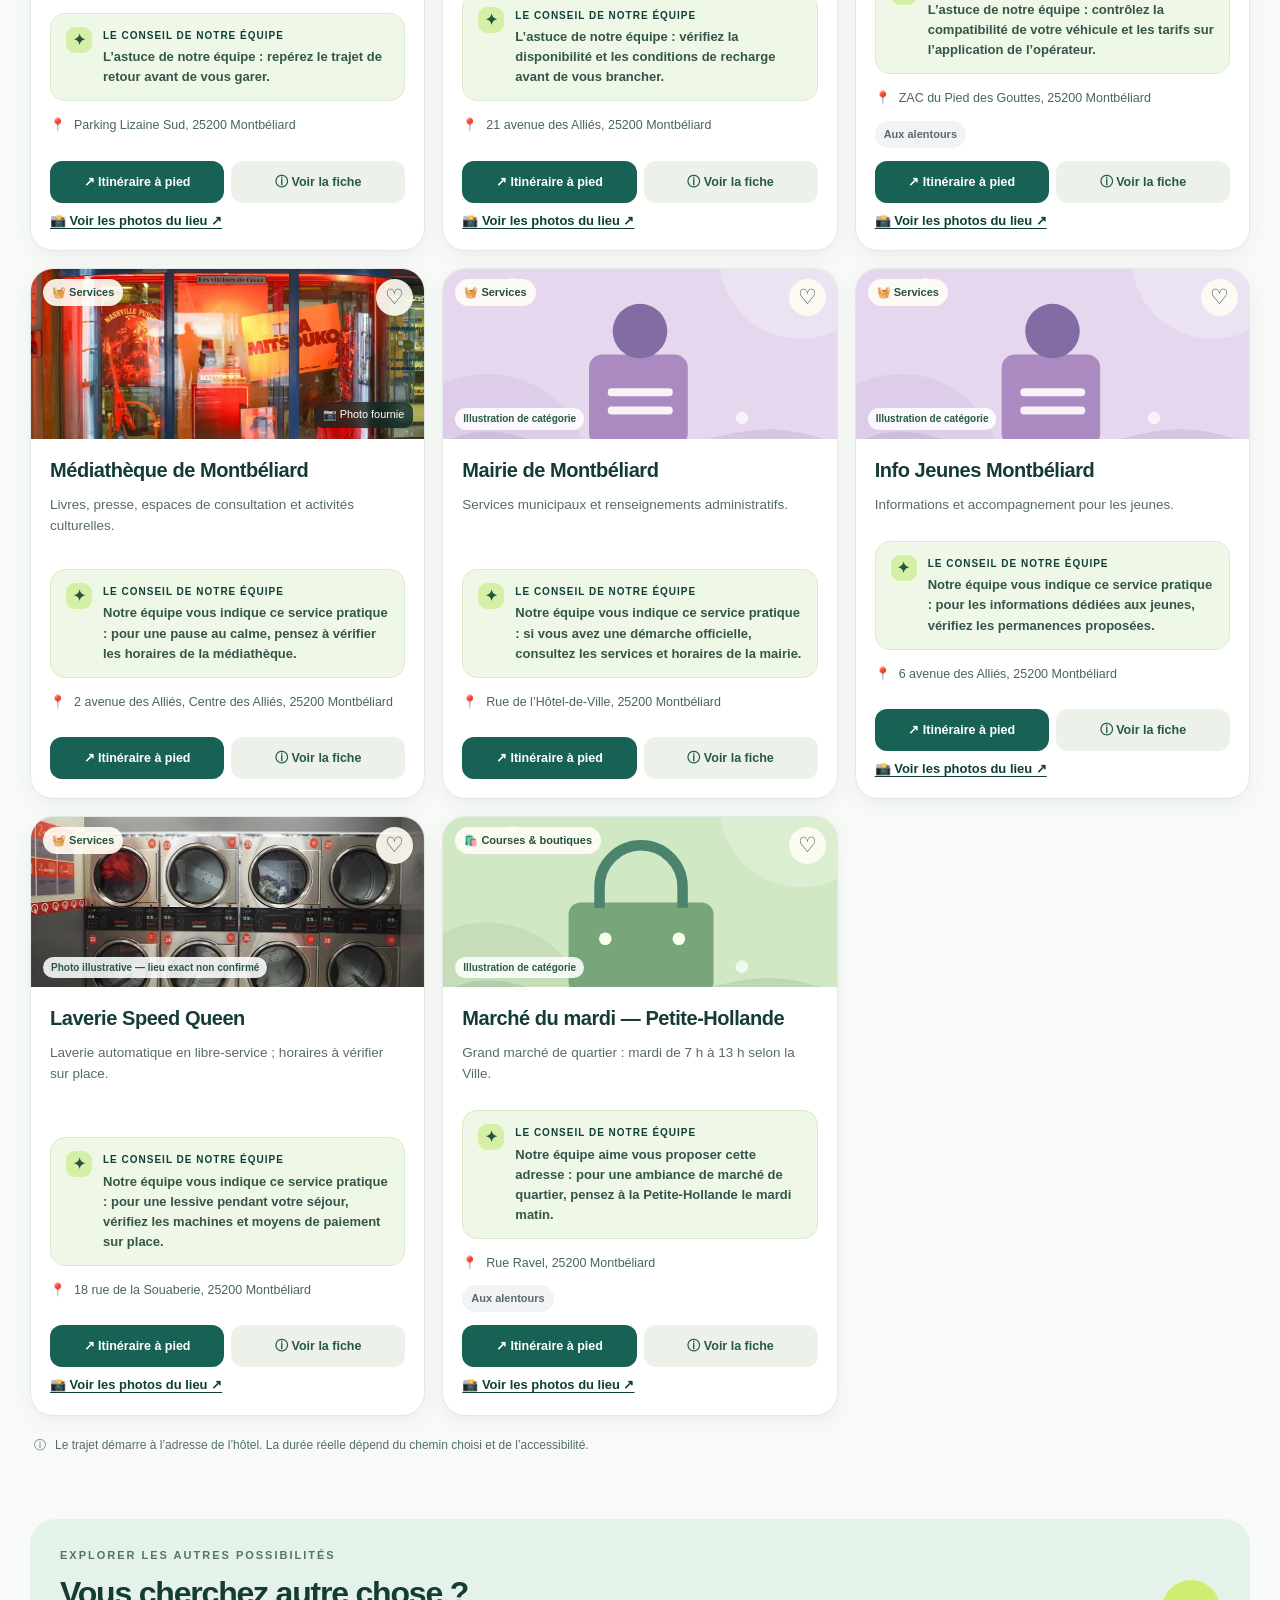
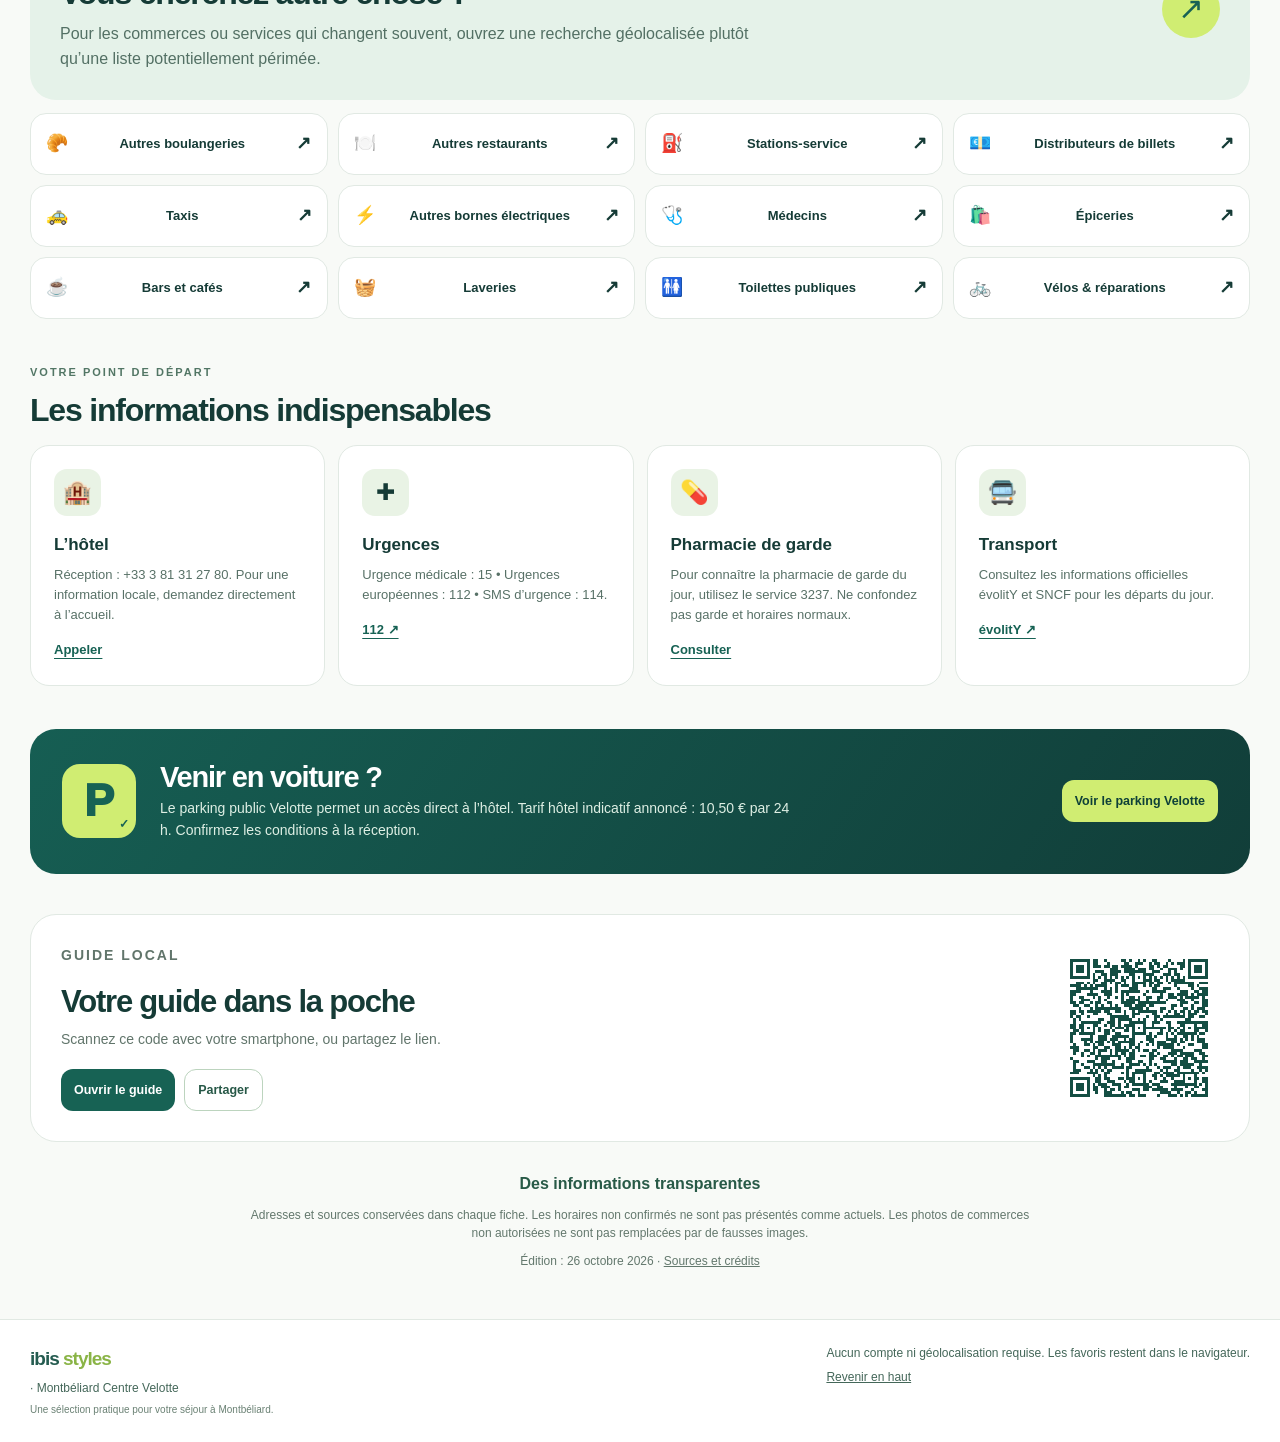
==== commit 733e9cd9: "Add files via upload" ====
--- a/index.html
+++ b/index.html
@@ -4,7 +4,7 @@
 <meta name="theme-color" content="#184d3f"><meta name="color-scheme" content="light">
 <meta name="description" content="Guide local multilingue ibis Styles Montbéliard Centre Velotte : restaurants, patrimoine, commerces, transports, pharmacies et itinéraires depuis l’hôtel.">
 <title>Guide local • ibis Styles Montbéliard Centre Velotte</title>
-<link rel="icon" href="images/favicon.svg" type="image/svg+xml"><link rel="stylesheet" href="styles.css?v=20261026-liens-404-v2">
+<link rel="icon" href="images/favicon.svg" type="image/svg+xml"><link rel="stylesheet" href="styles.css?v=20261026-photos-fiables-v1">
 <link rel="preconnect" href="https://www.google.com" crossorigin>
 </head><body>
 <a class="skip" href="#main" data-i18n="skip">Aller au contenu</a>
@@ -17,8 +17,9 @@
 <section class="essentials shell" aria-labelledby="essentials-heading"><div class="essentials-top"><p class="mini-heading" data-i18n="start">Votre point de départ</p><h2 id="essentials-heading" data-i18n="essentialTitle">Les informations indispensables</h2></div><div class="essentials-grid"><article class="essential-card"><span class="essential-icon">🏨</span><h3 data-i18n="essHotel">L’hôtel</h3><p data-i18n="essHotelDesc">Réception : +33 3 81 31 27 80. Pour une information locale, demandez directement à l’accueil.</p><a href="tel:+33381312780" data-i18n="tapCall">Appeler</a></article><article class="essential-card"><span class="essential-icon">✚</span><h3 data-i18n="essEmerg">Urgences</h3><p data-i18n="essEmergDesc">Urgence médicale : 15 • Urgences européennes : 112 • SMS d’urgence : 114.</p><a href="tel:112">112 ↗</a></article><article class="essential-card"><span class="essential-icon">💊</span><h3 data-i18n="essPharmacy">Pharmacie de garde</h3><p data-i18n="essPharmacyDesc">Pour connaître la pharmacie de garde du jour, utilisez le service 3237. Ne confondez pas garde et horaires normaux.</p><a href="https://www.3237.fr/" target="_blank" rel="noopener noreferrer" data-i18n="readMore">Consulter</a></article><article class="essential-card"><span class="essential-icon">🚍</span><h3 data-i18n="essTransit">Transport</h3><p data-i18n="essTransitDesc">Consultez les informations officielles évolitY et SNCF pour les départs du jour.</p><a href="https://www.evolity.fr/" target="_blank" rel="noopener noreferrer">évolitY ↗</a></article></div></section>
 <section class="parking-promo shell"><div class="parking-symbol">P<span>✓</span></div><div class="parking-content"><h2 data-i18n="parkingTitle">Venir en voiture ?</h2><p data-i18n="parkingCopy">Le parking public Velotte permet un accès direct à l’hôtel. Tarif hôtel indicatif annoncé : 10,50 € par 24 h. Confirmez les conditions à la réception.</p></div><a id="parking-link" class="button light" href="https://www.google.com/maps/dir/?api=1&amp;origin=21%20avenue%20des%20Alli%C3%A9s%2C%2025200%20Montb%C3%A9liard&amp;destination=Parking%20Velotte%2C%20Montb%C3%A9liard&amp;travelmode=walking" target="_blank" rel="noopener noreferrer" data-i18n="parkingBtn">Voir le parking Velotte</a></section>
 <section class="qr-section shell"><div class="qr-copy"><p class="mini-heading" data-i18n="guide">Guide local</p><h2 data-i18n="qrTitle">Votre guide dans la poche</h2><p data-i18n="qrDesc">Scannez ce code avec votre smartphone, ou partagez le lien.</p><div class="qr-buttons"><a class="button primary" href="https://tonyalvain-ibisstyles.github.io/guide-local-ibis-montbeliard/" target="_blank" rel="noopener noreferrer" data-i18n="openGuide">Ouvrir le guide</a><button type="button" class="button outline" id="share" data-i18n="shareGuide">Partager</button></div></div><img src="images/qr-guide.png" alt="QR code du guide local de Montbéliard" width="160" height="160" loading="lazy"></section>
-<section class="trust shell"><h2 data-i18n="trustTitle">Des informations transparentes</h2><p data-i18n="trustText">Adresses et sources conservées dans chaque fiche. Les horaires non confirmés ne sont pas présentés comme actuels. Les photos de commerces non autorisées ne sont pas remplacées par de fausses images.</p><p class="update"><span data-i18n="updateLabel">Édition : 25 octobre 2026</span> · <a href="sources.html" data-i18n="credits">Sources et crédits</a></p></section>
+<section class="trust shell"><h2 data-i18n="trustTitle">Des informations transparentes</h2><p data-i18n="trustText">Adresses et sources conservées dans chaque fiche. Les horaires non confirmés ne sont pas présentés comme actuels. Les photos de commerces non autorisées ne sont pas remplacées par de fausses images.</p><p class="update"><span data-i18n="updateLabel">Édition : 26 octobre 2026</span> · <a href="sources.html" data-i18n="credits">Sources et crédits</a></p></section>
 </main><footer class="footer"><div class="shell footer-inner"><span><b>ibis <i>styles</i></b> · Montbéliard Centre Velotte<small data-i18n="madeFor">Une sélection pratique pour votre séjour à Montbéliard.</small></span><span><span data-i18n="privacy">Aucun compte ni géolocalisation requise. Les favoris restent dans le navigateur.</span><a href="#top" data-i18n="backTop">Revenir en haut</a></span></div></footer>
 <dialog class="modal" id="details" aria-modal="true"><div class="dialog-inner" id="dialog-content"></div></dialog><div class="toast" id="toast" role="status" hidden></div>
-<script src="data.js?v=20261026-liens-404-v2" defer></script><script src="translations.js?v=20261026-liens-404-v2" defer></script><script src="app.js?v=20261026-liens-404-v2" defer></script>
+<script src="photo-cache.js?v=20261026-photos-fiables" defer></script>
+<script src="data.js?v=20261026-photos-fiables-v1" defer></script><script src="translations.js?v=20261026-photos-fiables-v1" defer></script><script src="app.js?v=20261026-photos-fiables-v1" defer></script>
 </body></html>
--- a/styles.css
+++ b/styles.css
@@ -19,3 +19,8 @@
 .view-real-photos:hover{color:var(--green)}
 .guide-tip-label{color:var(--deep)}
 @media(prefers-reduced-motion:reduce){.card-media img{transition:none!important}}
+
+/* Visuels locaux : pictogrammes distincts des photos */
+.card-media.has-pictogram{background:#f5f8fc}
+.card-media.has-pictogram img,.dialog-photo-wrap.has-pictogram img{object-fit:contain;background:#f5f8fc;padding:10px}
+.dialog-photo-wrap.has-pictogram .dialog-art{object-fit:contain;height:200px}
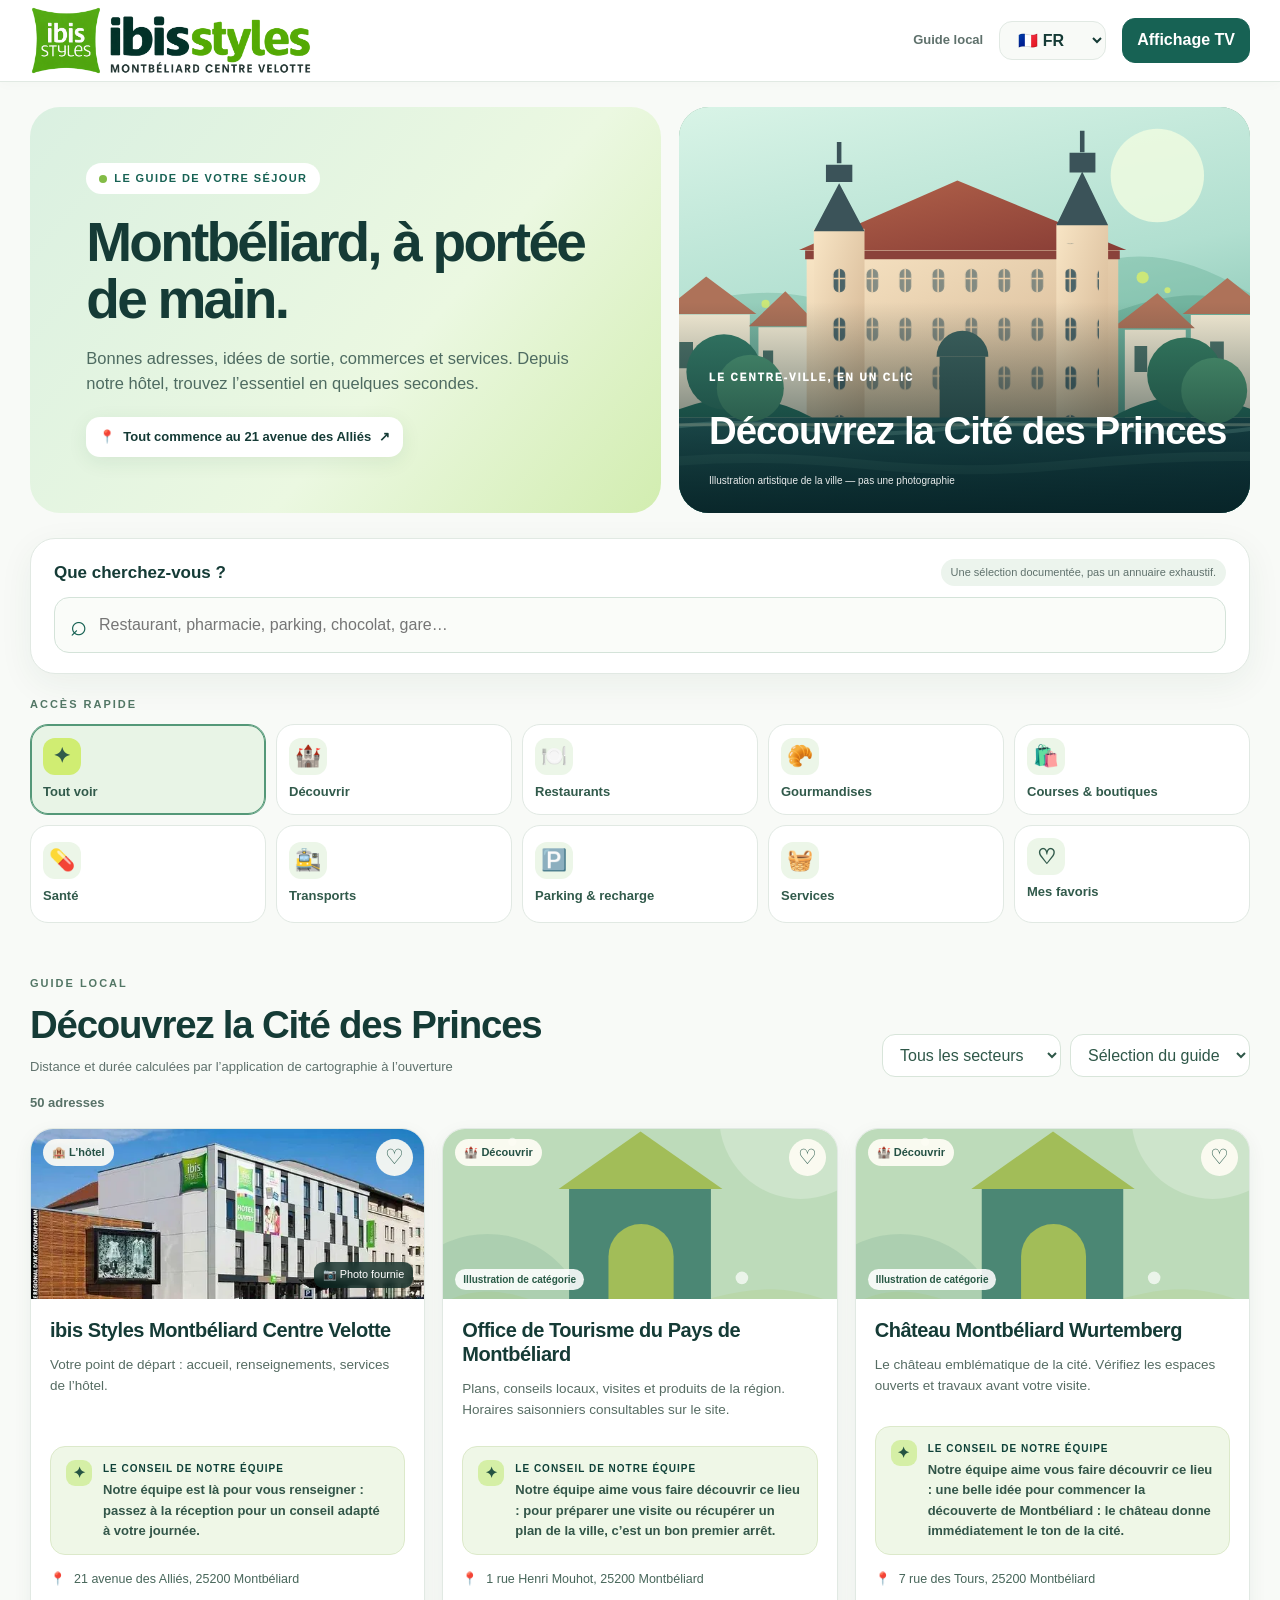
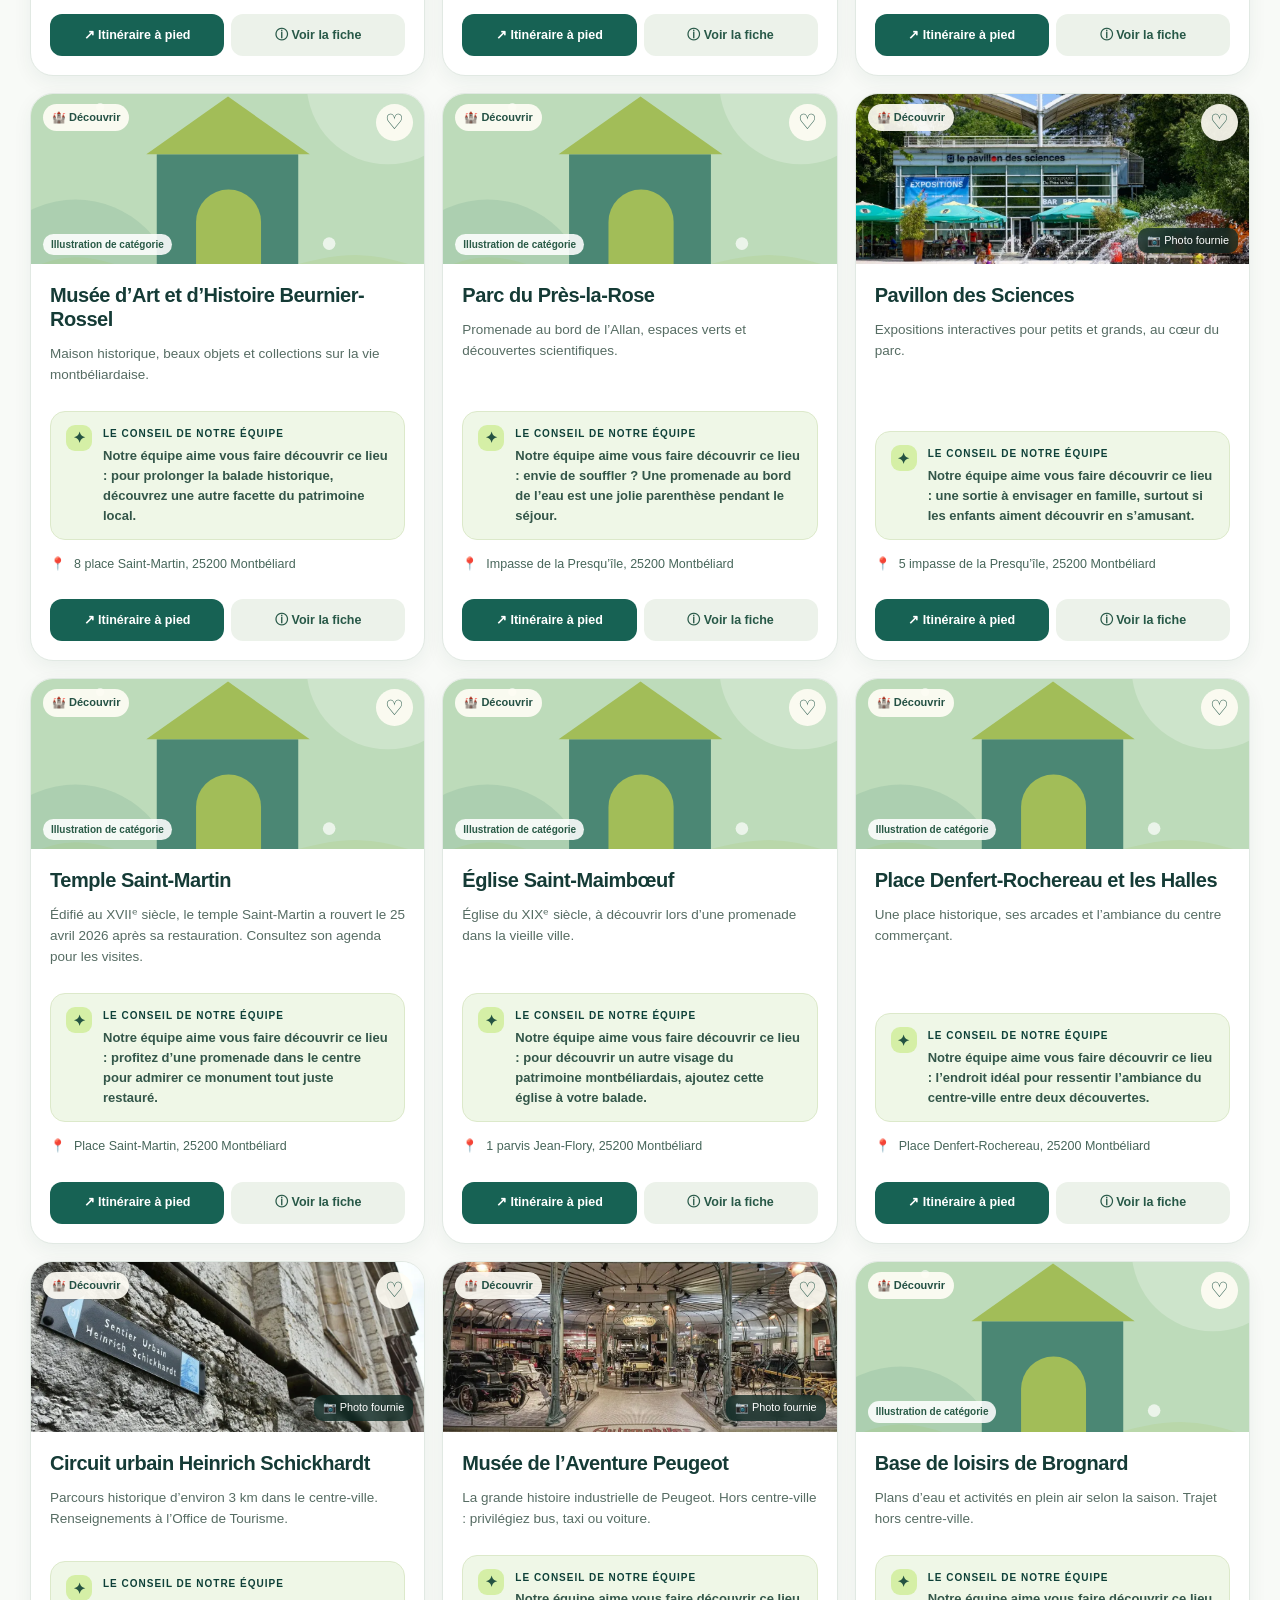
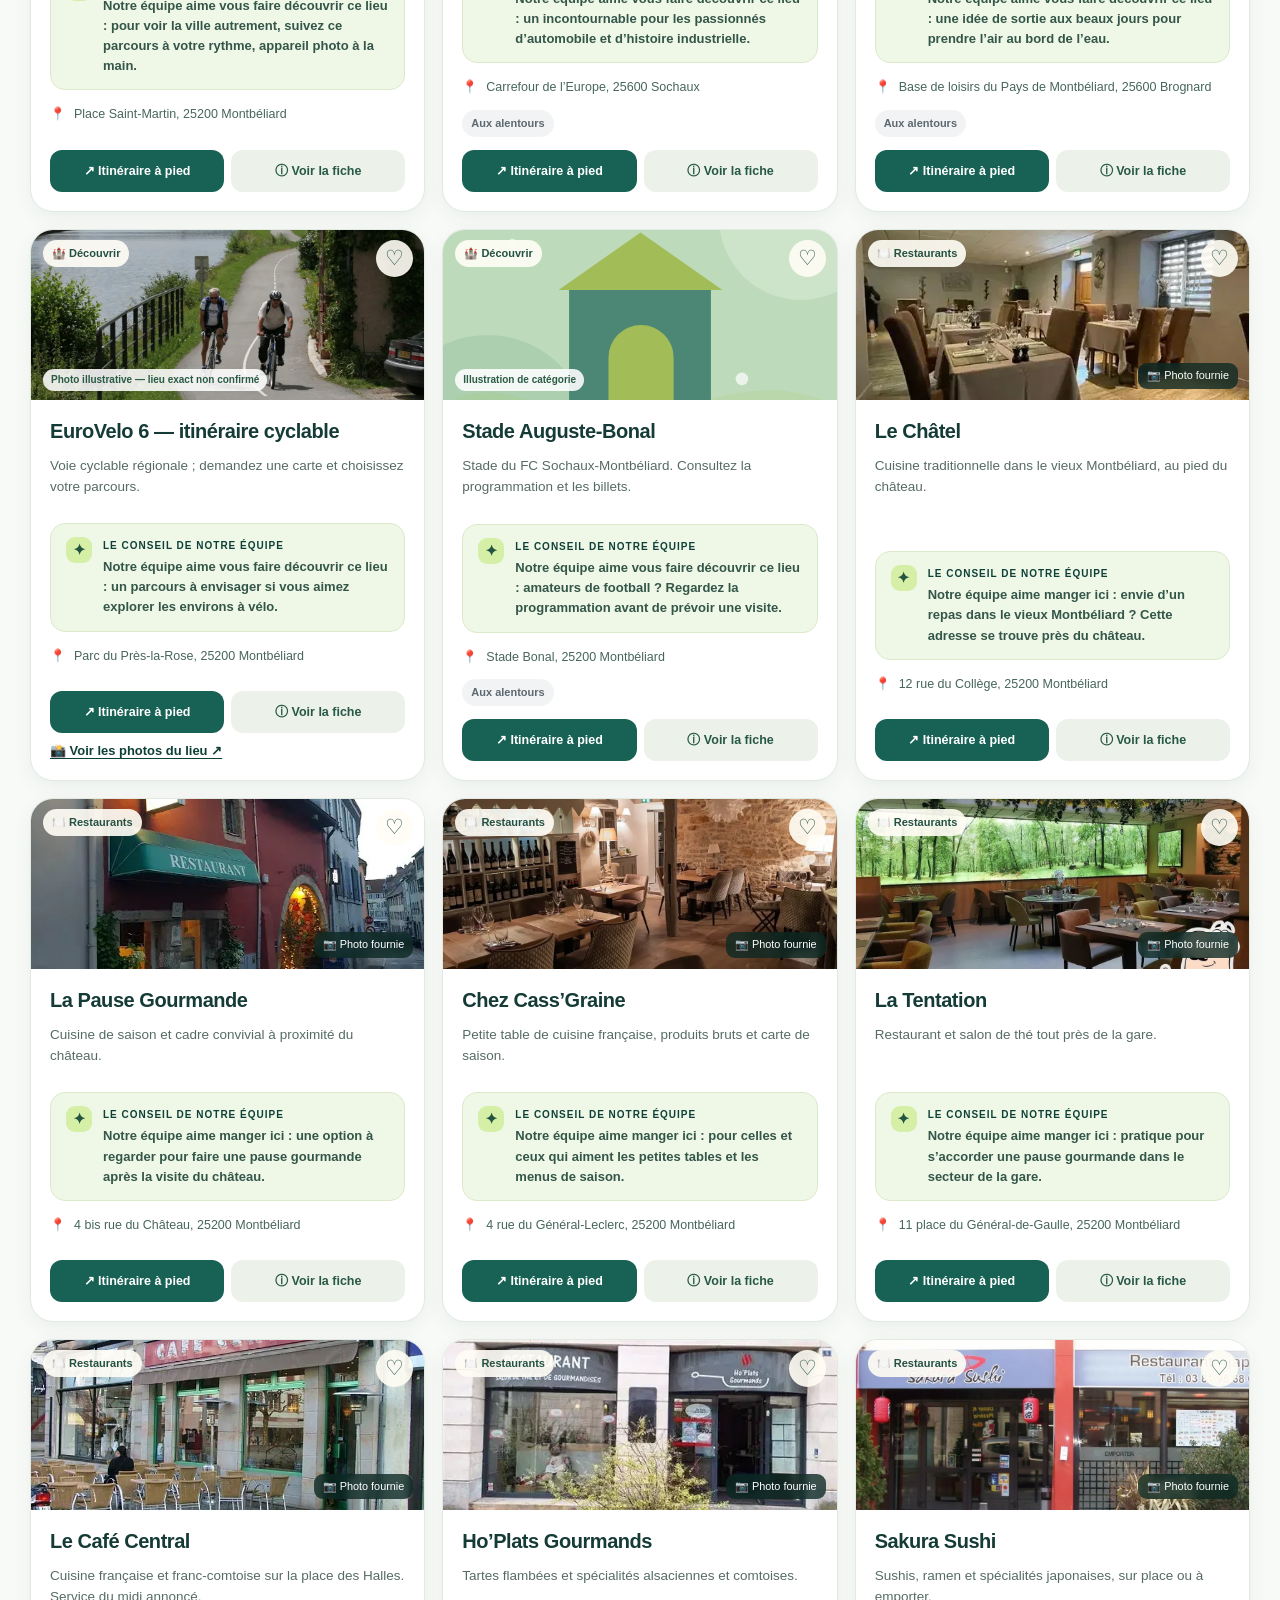
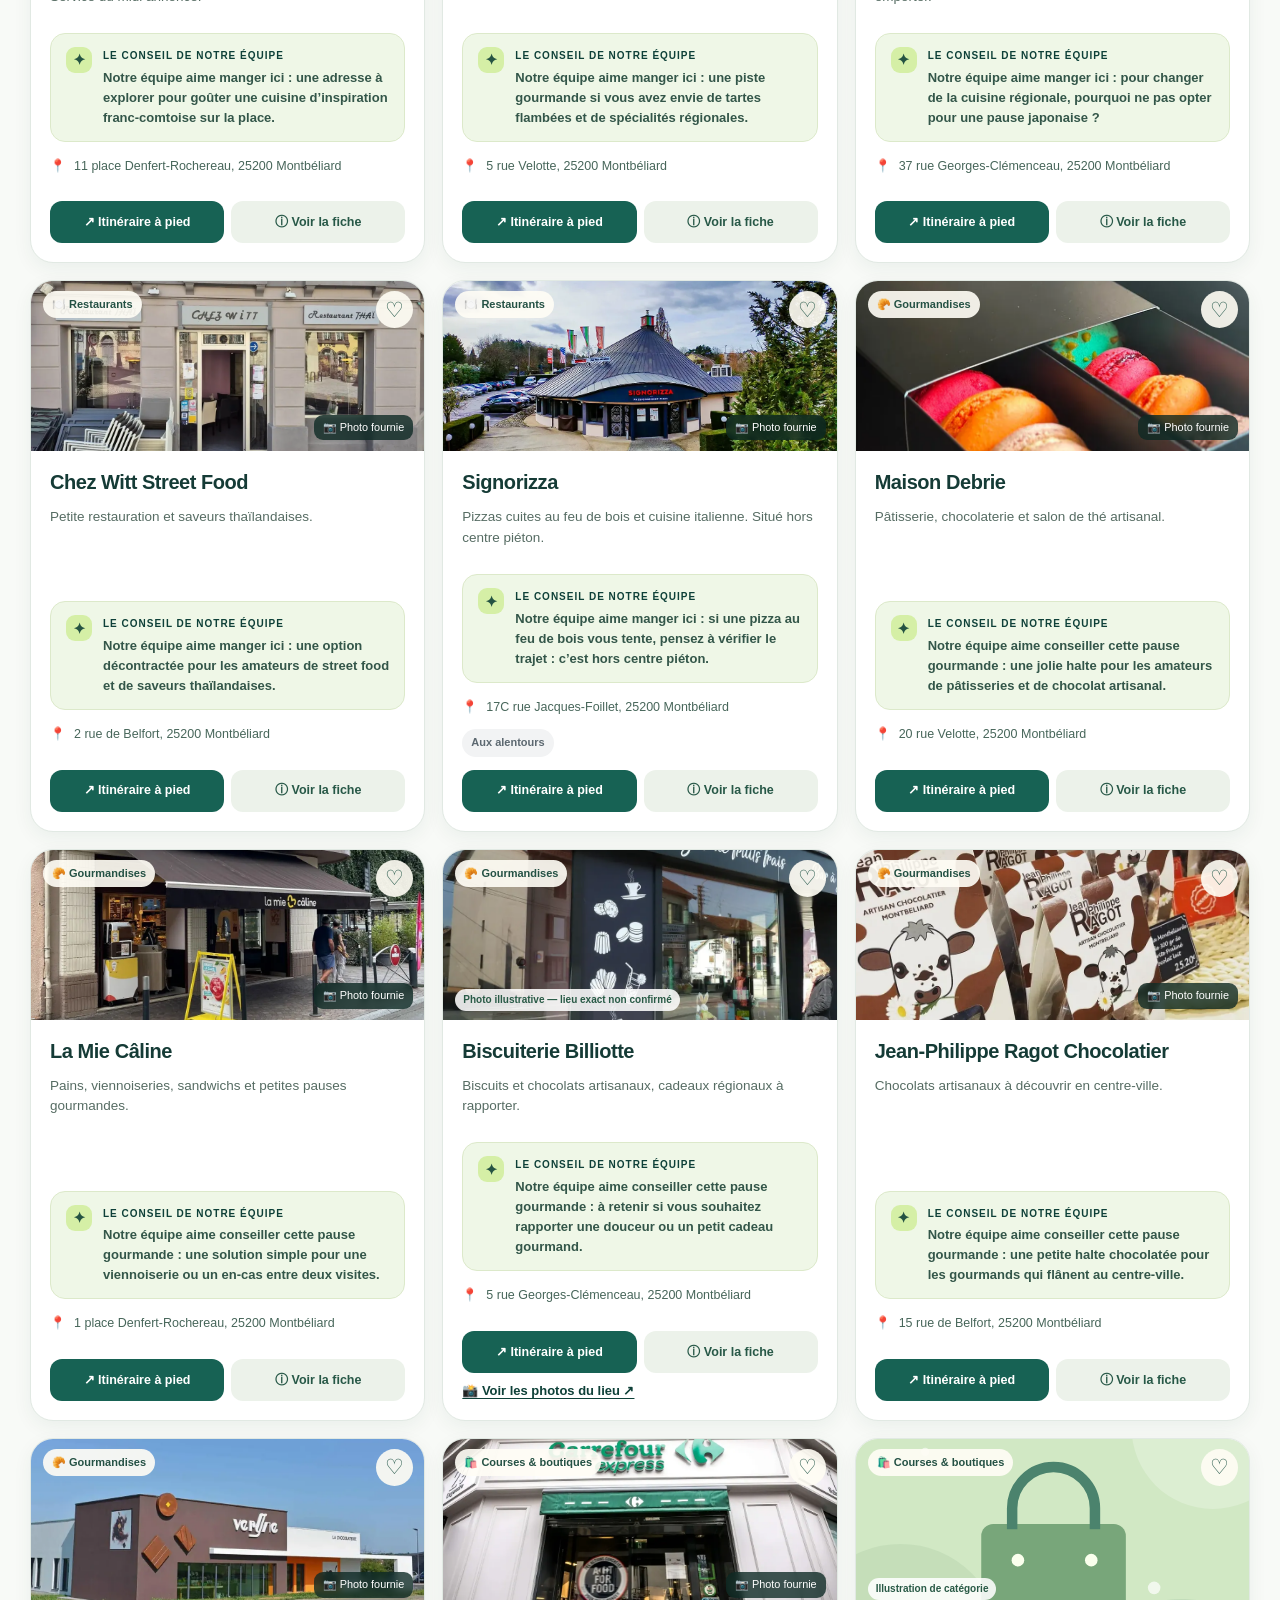
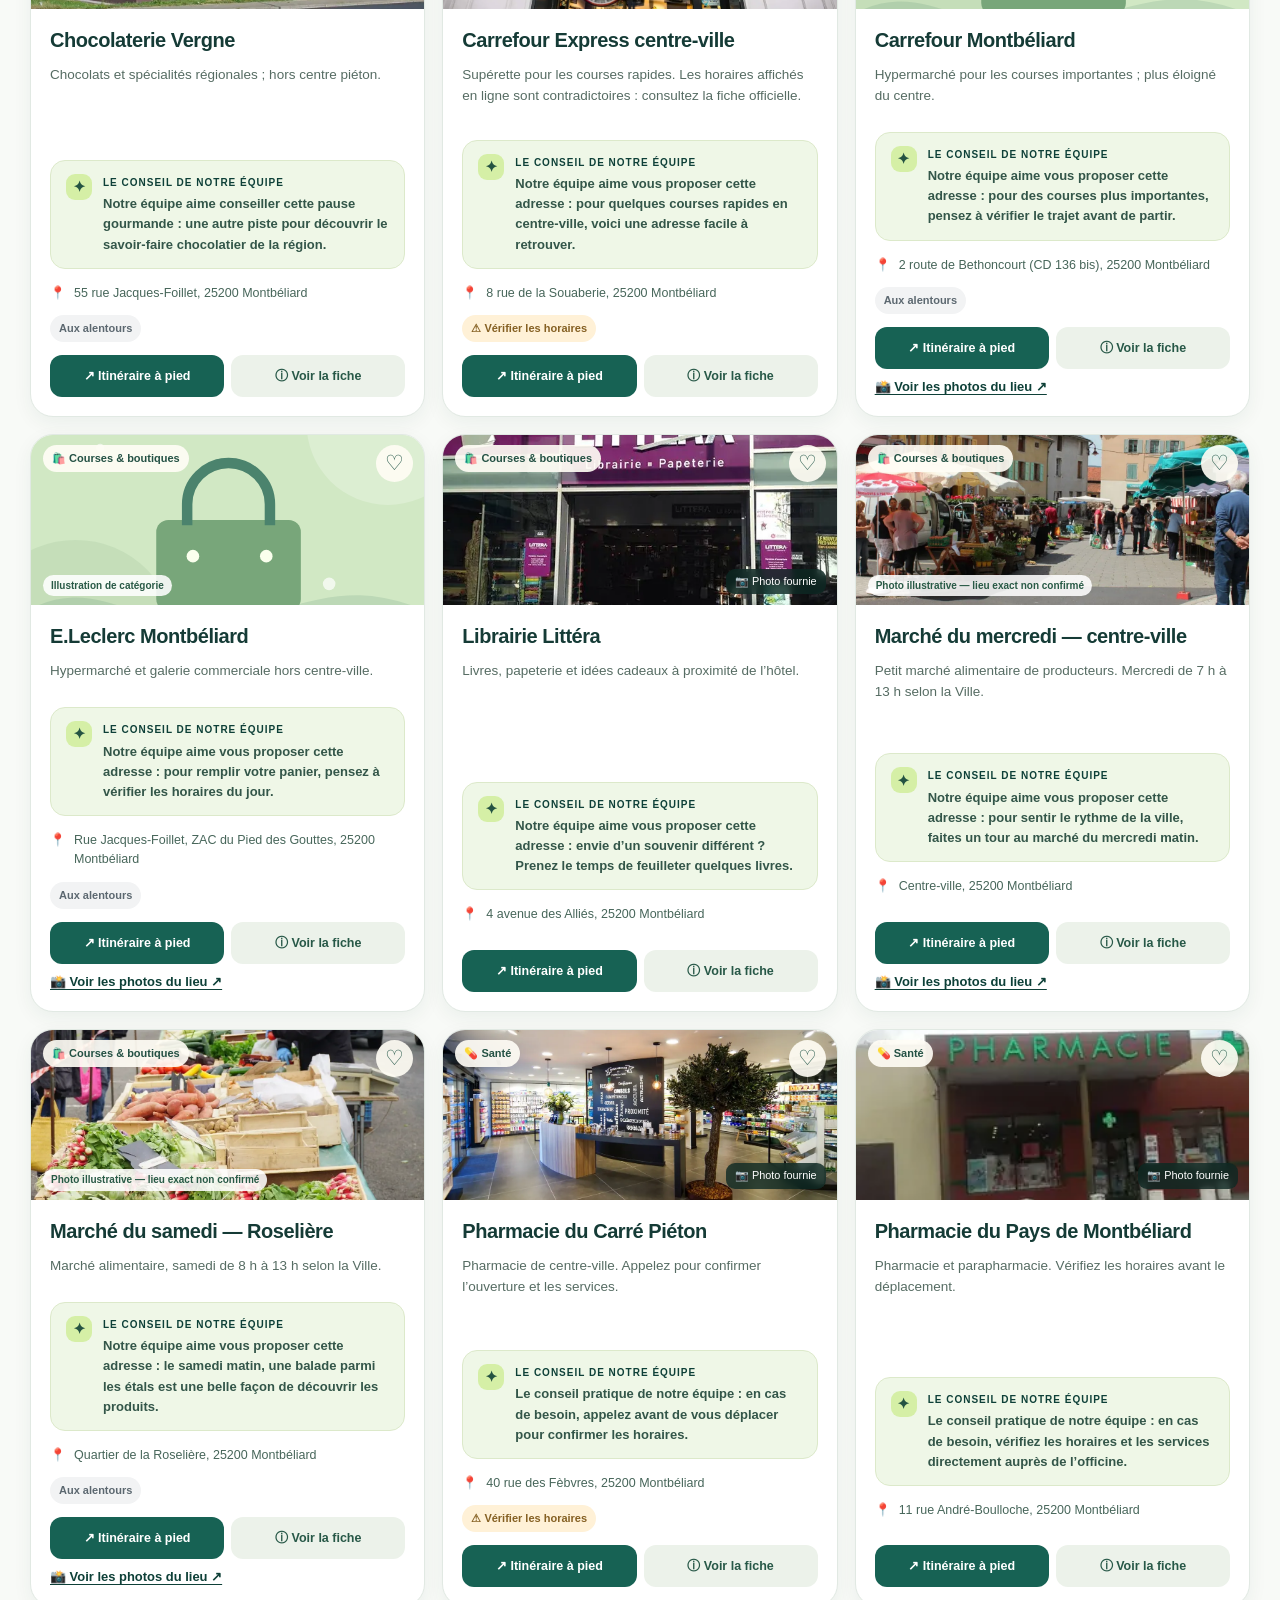
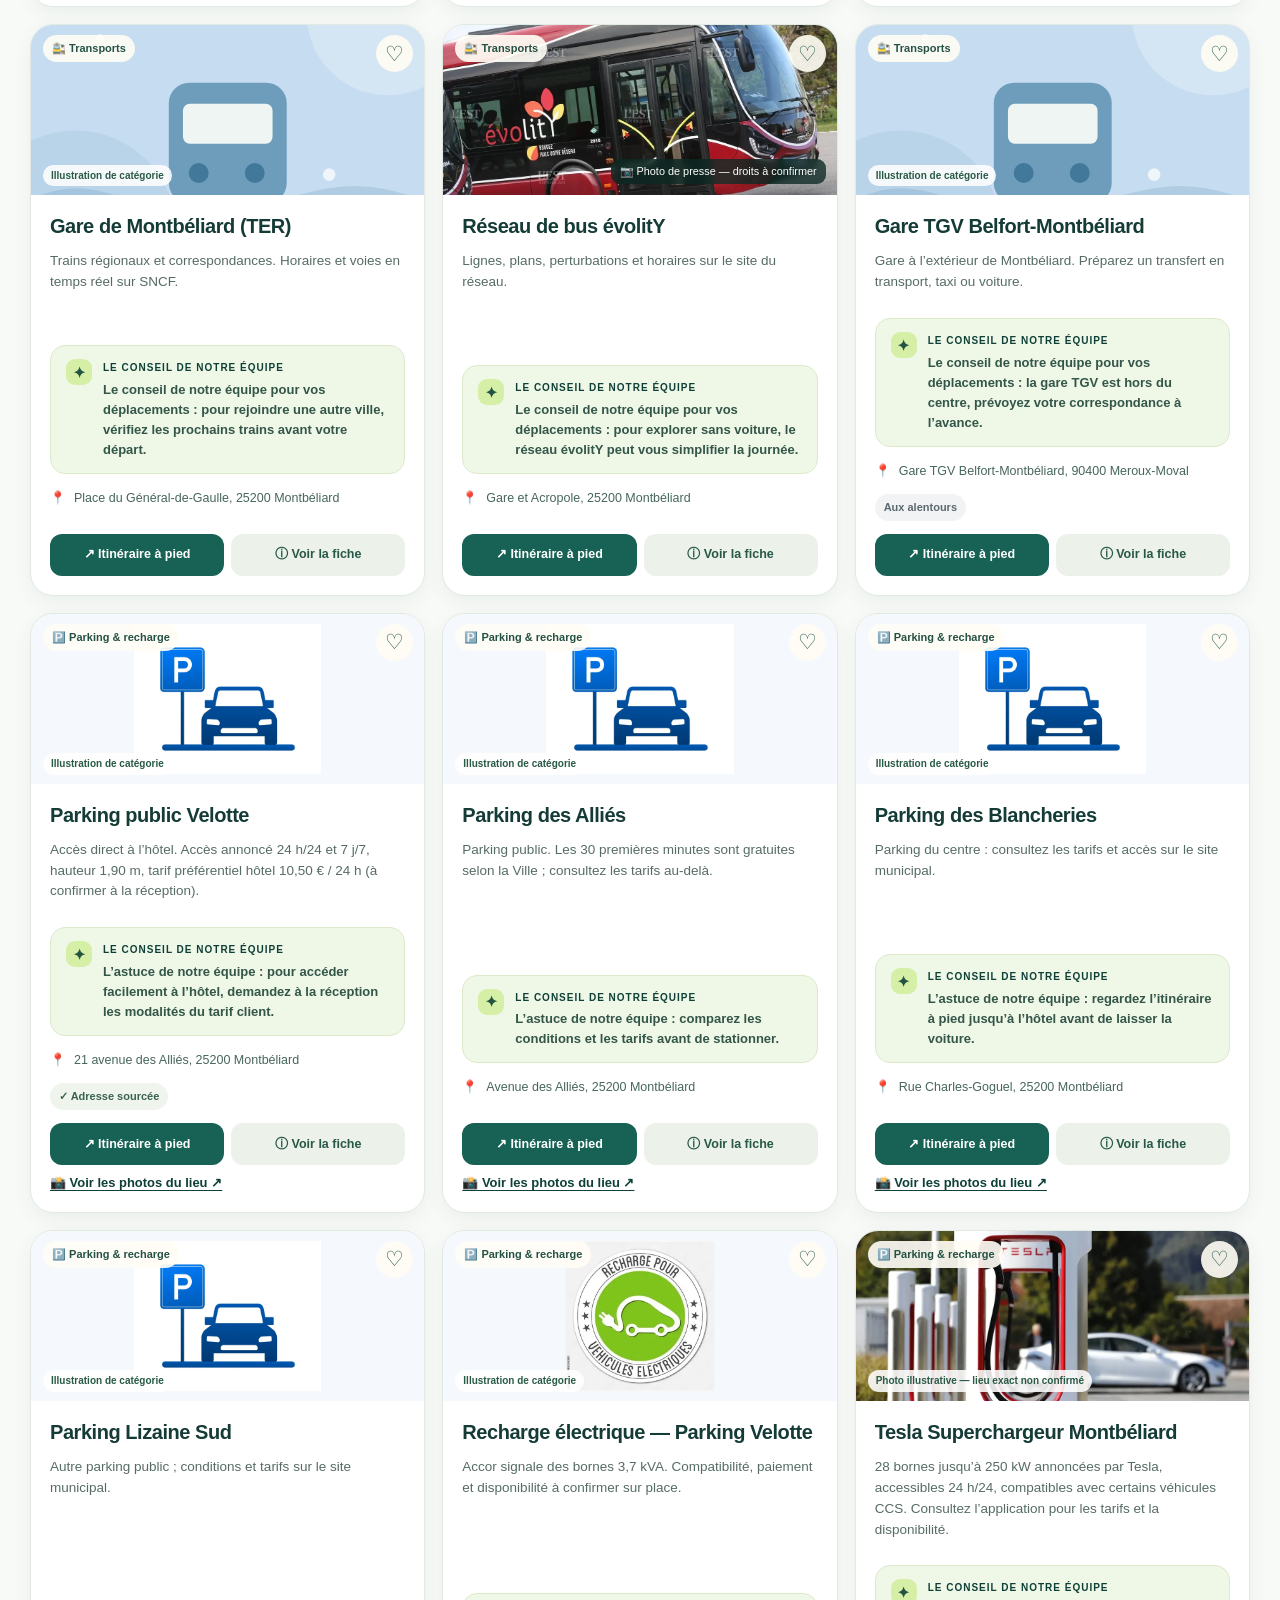
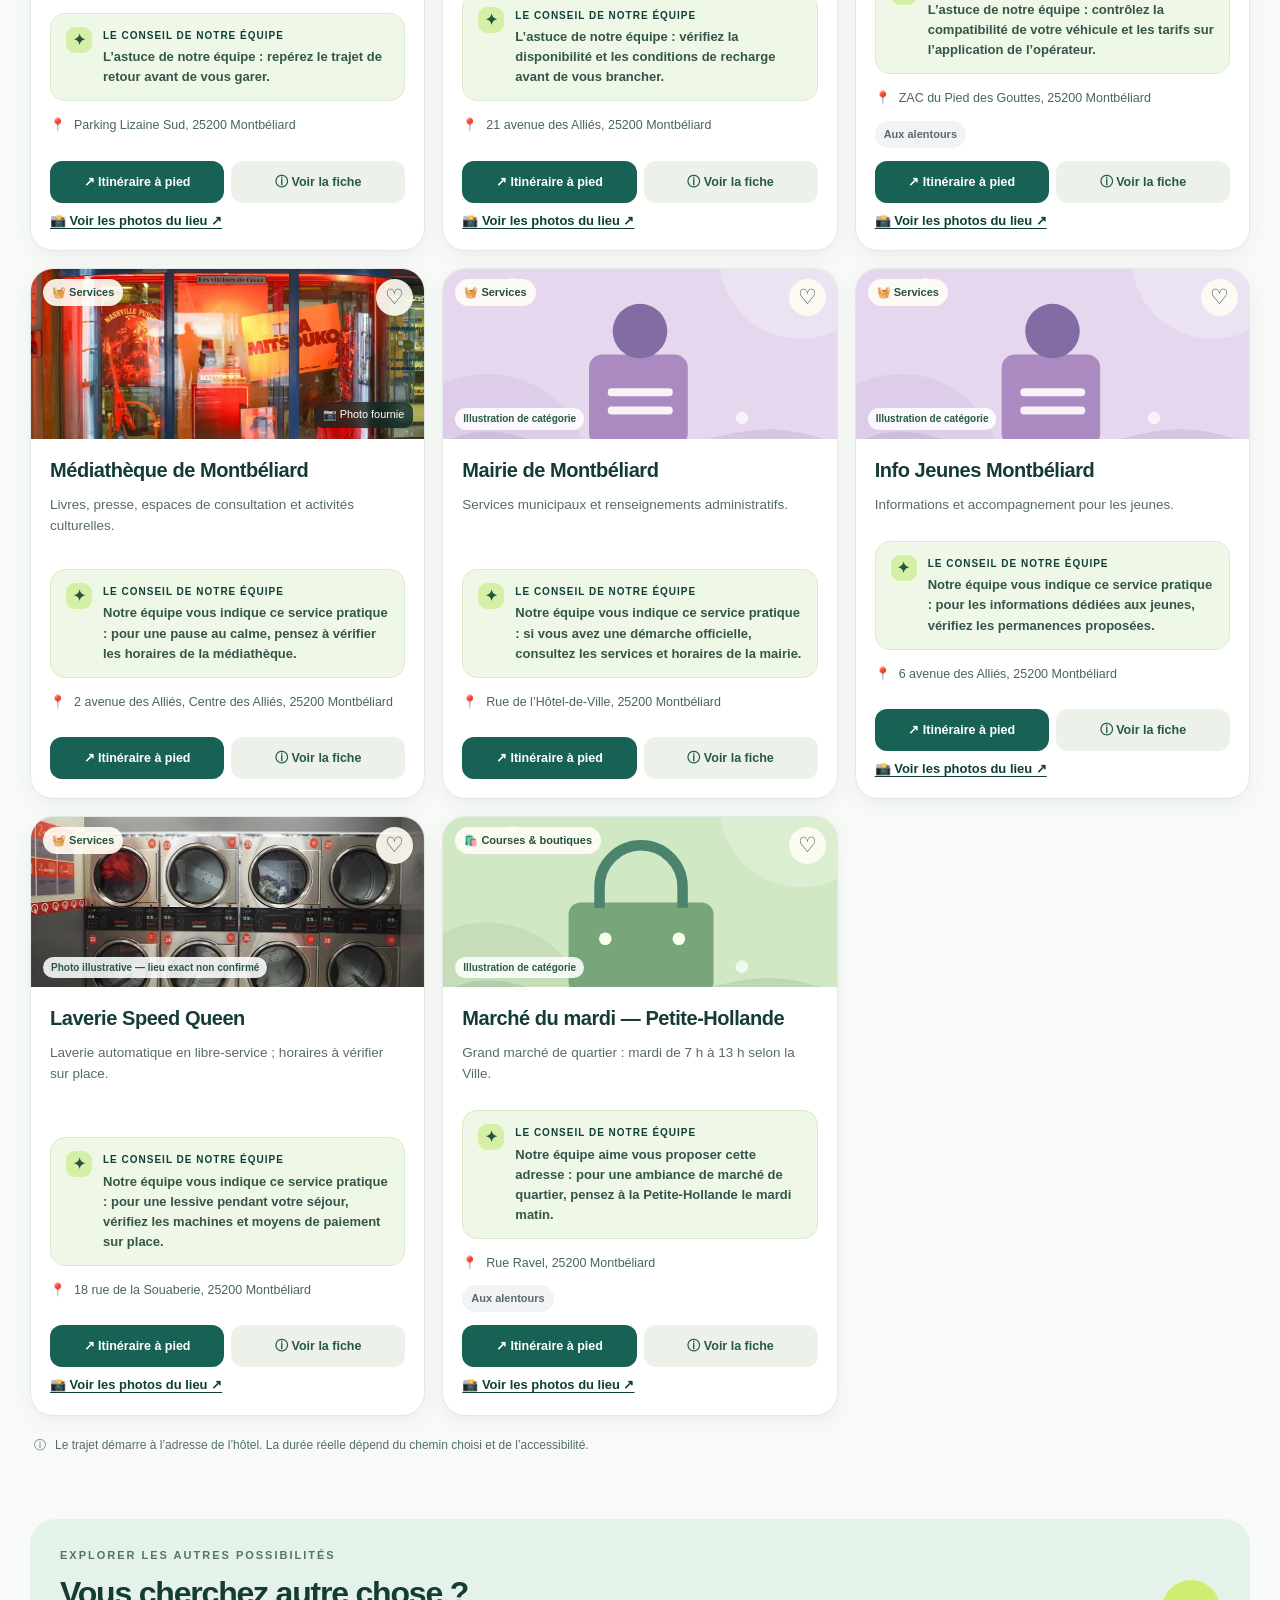
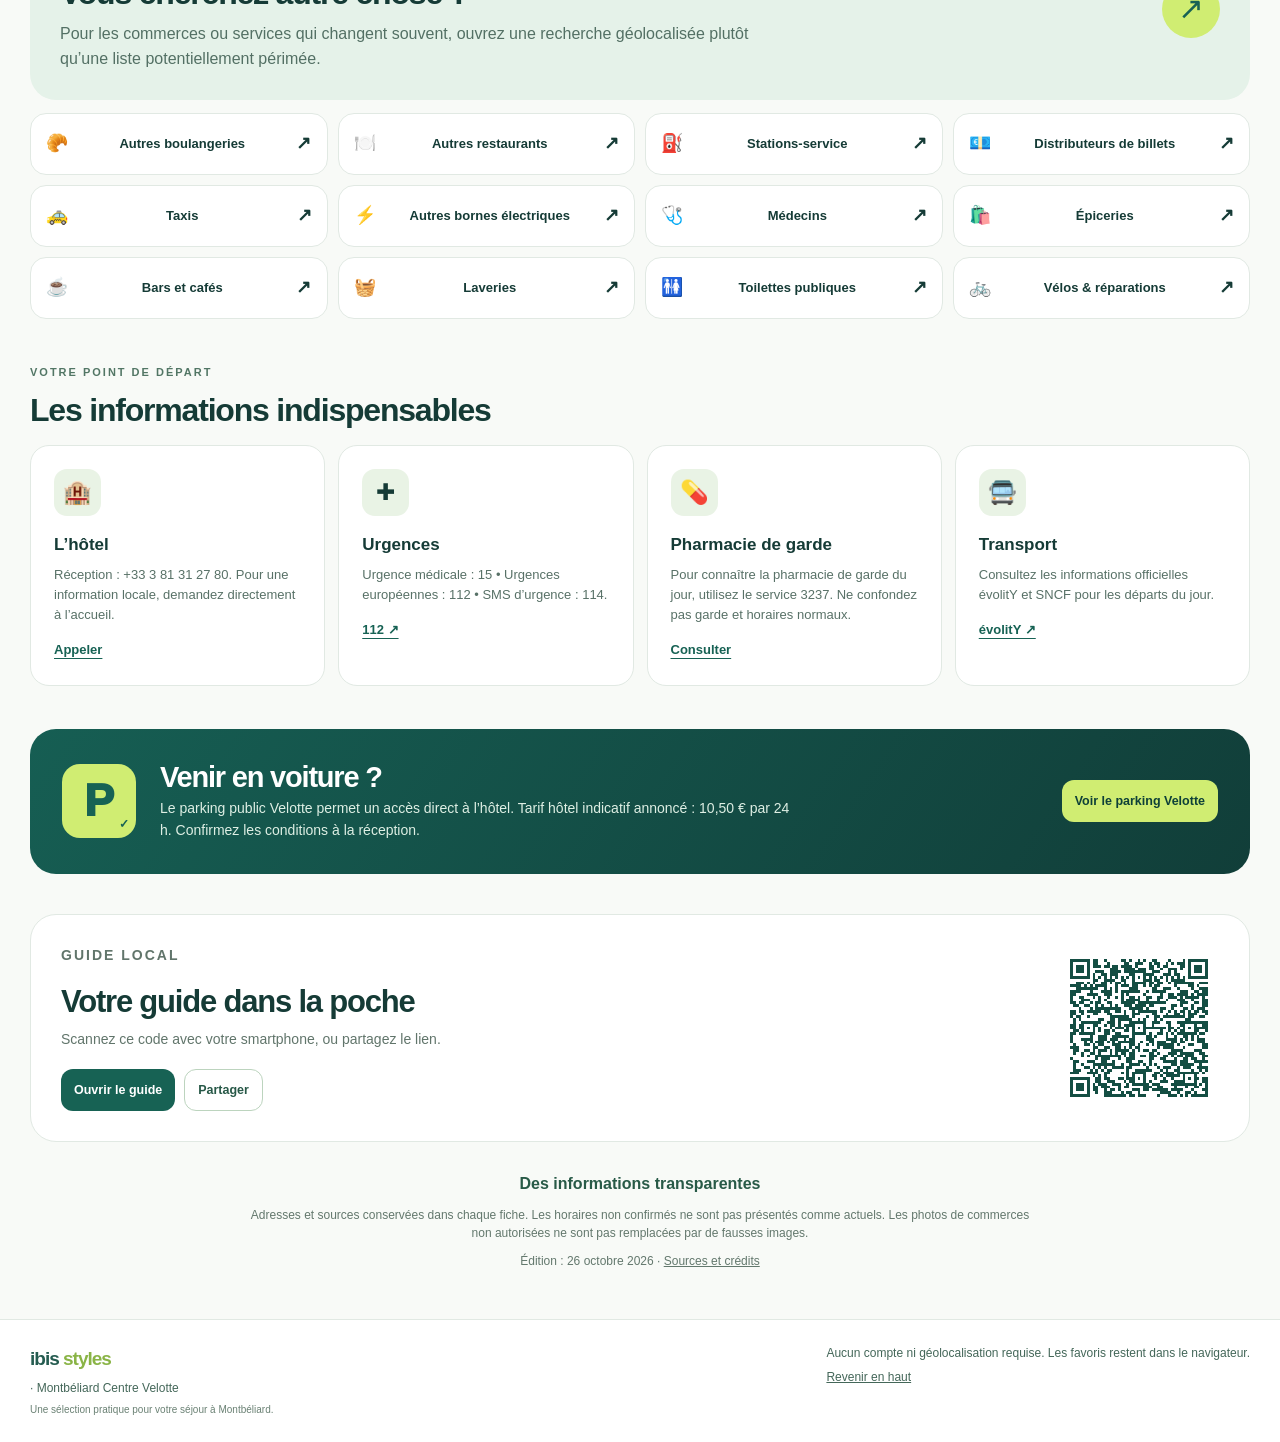
==== commit 8ac21db8: "Add files via upload" ====
--- a/index.html
+++ b/index.html
@@ -4,11 +4,11 @@
 <meta name="theme-color" content="#184d3f"><meta name="color-scheme" content="light">
 <meta name="description" content="Guide local multilingue ibis Styles Montbéliard Centre Velotte : restaurants, patrimoine, commerces, transports, pharmacies et itinéraires depuis l’hôtel.">
 <title>Guide local • ibis Styles Montbéliard Centre Velotte</title>
-<link rel="icon" href="images/favicon.svg" type="image/svg+xml"><link rel="stylesheet" href="styles.css?v=20261026-photos-fiables-v1">
+<link rel="icon" href="images/favicon-ibis-styles.png" type="image/png"><link rel="stylesheet" href="styles.css?v=20261027-logo-v1">
 <link rel="preconnect" href="https://www.google.com" crossorigin>
 </head><body>
 <a class="skip" href="#main" data-i18n="skip">Aller au contenu</a>
-<header class="header" id="top"><div class="nav shell"><a class="brand" href="#top" aria-label="ibis Styles — Montbéliard"><span class="brand-mark" aria-hidden="true"><i></i><i></i><i></i></span><span class="brand-text">ibis<span>styles</span><small>MONTBÉLIARD CENTRE VELOTTE</small></span></a><div class="nav-right"><span class="guide-label" data-i18n="guide">Guide local</span><label class="sr-only" for="lang">Langue / Language / Sprache / 语言</label><select id="lang" aria-label="Langue / Language / Sprache / 语言"><option value="fr">🇫🇷 FR</option><option value="en">🇬🇧 EN</option><option value="de">🇩🇪 DE</option><option value="zh">🇨🇳 中文</option></select><a class="tv-nav" href="tv.html" data-i18n="tv">Affichage TV</a></div></div></header>
+<header class="header" id="top"><div class="nav shell"><a class="brand" href="#top" aria-label="ibis Styles — Montbéliard"><img class="brand-logo" src="images/logo-ibis-styles-velotte.png" alt="ibis Styles — Montbéliard Centre Velotte" width="980" height="230"></a><div class="nav-right"><span class="guide-label" data-i18n="guide">Guide local</span><label class="sr-only" for="lang">Langue / Language / Sprache / 语言</label><select id="lang" aria-label="Langue / Language / Sprache / 语言"><option value="fr">🇫🇷 FR</option><option value="en">🇬🇧 EN</option><option value="de">🇩🇪 DE</option><option value="zh">🇨🇳 中文</option></select><a class="tv-nav" href="tv.html" data-i18n="tv">Affichage TV</a></div></div></header>
 <main id="main">
 <section class="hero shell" aria-labelledby="hero-title"><div class="hero-panel"><span class="microtag"><span class="dot"></span><span data-i18n="eyebrow">LE GUIDE DE VOTRE SÉJOUR</span></span><h1 id="hero-title" data-i18n="heroTitle">Montbéliard, à portée de main.</h1><p class="hero-lead" data-i18n="heroText">Bonnes adresses, idées de sortie, commerces et services. Depuis notre hôtel, trouvez l’essentiel en quelques secondes.</p><a class="hero-location" href="https://www.google.com/maps/search/?api=1&amp;query=ibis%20Styles%20Montbeliard%20Centre%20Velotte" target="_blank" rel="noopener noreferrer"><span>📍</span><span data-i18n="heroPill">Tout commence au 21 avenue des Alliés</span><span aria-hidden="true">↗</span></a></div><div class="hero-image"><img src="images/montbeliard-illustration.svg" alt="" fetchpriority="high" decoding="async"><span class="hero-overline" data-i18n="area">LE CENTRE-VILLE, EN UN CLIC</span><div class="hero-caption" data-i18n="adventure">Découvrez la Cité des Princes</div><span class="illustration-credit" data-i18n="illustration">Illustration artistique de la ville — pas une photographie</span></div></section>
 <section class="search-section shell" aria-labelledby="search-title"><div class="search-box"><div class="search-top"><label id="search-title" for="search" data-i18n="search">Que cherchez-vous ?</label><span class="source-pill" data-i18n="handpicked">Une sélection documentée, pas un annuaire exhaustif.</span></div><div class="search-control"><span aria-hidden="true">⌕</span><input id="search" type="search" autocomplete="off" enterkeyhint="search" data-i18n-placeholder="searchPlaceholder" placeholder="Restaurant, pharmacie, parking, chocolat, gare…"><button type="button" id="clear" class="clear-search" aria-label="Effacer la recherche" data-i18n-aria="clear">✕</button></div></div><div class="category-section"><h2 class="section-micro" data-i18n="shortcuts">Accès rapide</h2><div class="category-grid" id="categories" role="group" aria-label="Catégories"><button class="cat-button active" data-category="all" aria-pressed="true"><span class="cat-icon">✦</span><span data-i18n="filterAll">Tout voir</span></button><button class="cat-button" data-category="discover" aria-pressed="false"><span class="cat-icon">🏰</span><span data-i18n="filterDiscover">Découvrir</span></button><button class="cat-button" data-category="food" aria-pressed="false"><span class="cat-icon">🍽️</span><span data-i18n="filterFood">Restaurants</span></button><button class="cat-button" data-category="bakery" aria-pressed="false"><span class="cat-icon">🥐</span><span data-i18n="filterBakery">Gourmandises</span></button><button class="cat-button" data-category="shopping" aria-pressed="false"><span class="cat-icon">🛍️</span><span data-i18n="filterShopping">Courses & boutiques</span></button><button class="cat-button" data-category="health" aria-pressed="false"><span class="cat-icon">💊</span><span data-i18n="filterHealth">Santé</span></button><button class="cat-button" data-category="transport" aria-pressed="false"><span class="cat-icon">🚉</span><span data-i18n="filterTransport">Transports</span></button><button class="cat-button" data-category="parking" aria-pressed="false"><span class="cat-icon">🅿️</span><span data-i18n="filterParking">Parking & recharge</span></button><button class="cat-button" data-category="services" aria-pressed="false"><span class="cat-icon">🧺</span><span data-i18n="filterServices">Services</span></button><button class="cat-button" data-category="favorites" aria-pressed="false"><span class="cat-icon">♡</span><span data-i18n="filterFav">Mes favoris</span><span class="fave-counter" id="fav-count" aria-hidden="true"></span></button></div></div></section>
--- a/styles.css
+++ b/styles.css
@@ -24,3 +24,10 @@
 .card-media.has-pictogram{background:#f5f8fc}
 .card-media.has-pictogram img,.dialog-photo-wrap.has-pictogram img{object-fit:contain;background:#f5f8fc;padding:10px}
 .dialog-photo-wrap.has-pictogram .dialog-art{object-fit:contain;height:200px}
+
+/* Mise à jour du logo officiel ibis Styles — 27 octobre 2026 */
+.brand-logo{display:block;width:clamp(190px,22vw,300px);height:auto;max-width:100%;object-fit:contain;object-position:left center}
+.brand{flex-shrink:1;min-width:0}
+@media(max-width:780px){.brand-logo{width:clamp(154px,36vw,250px)}}
+@media(max-width:550px){.brand-logo{width:clamp(145px,41vw,200px)}.nav-right{flex-shrink:0}}
+@media(max-width:370px){.brand-logo{width:133px}.tv-nav{padding:6px 5px}.nav-right select{padding:6px 4px}}
